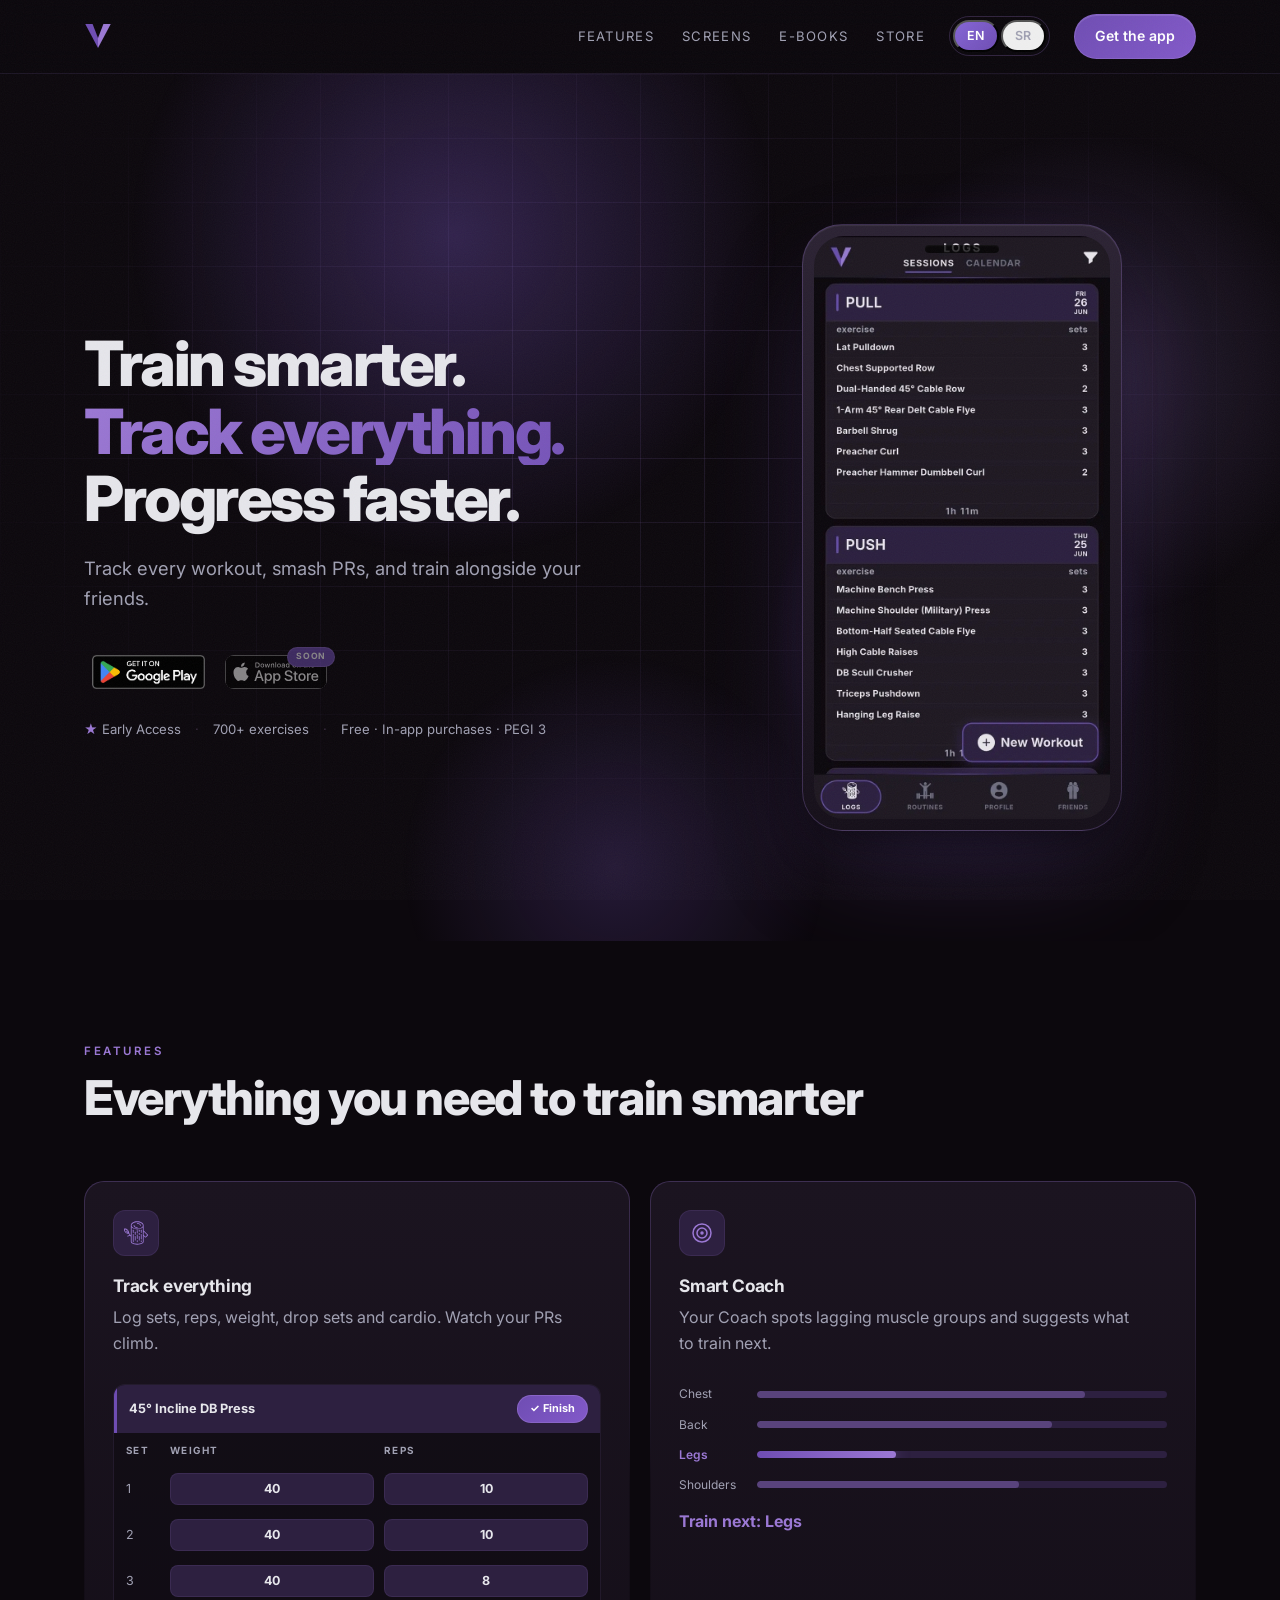
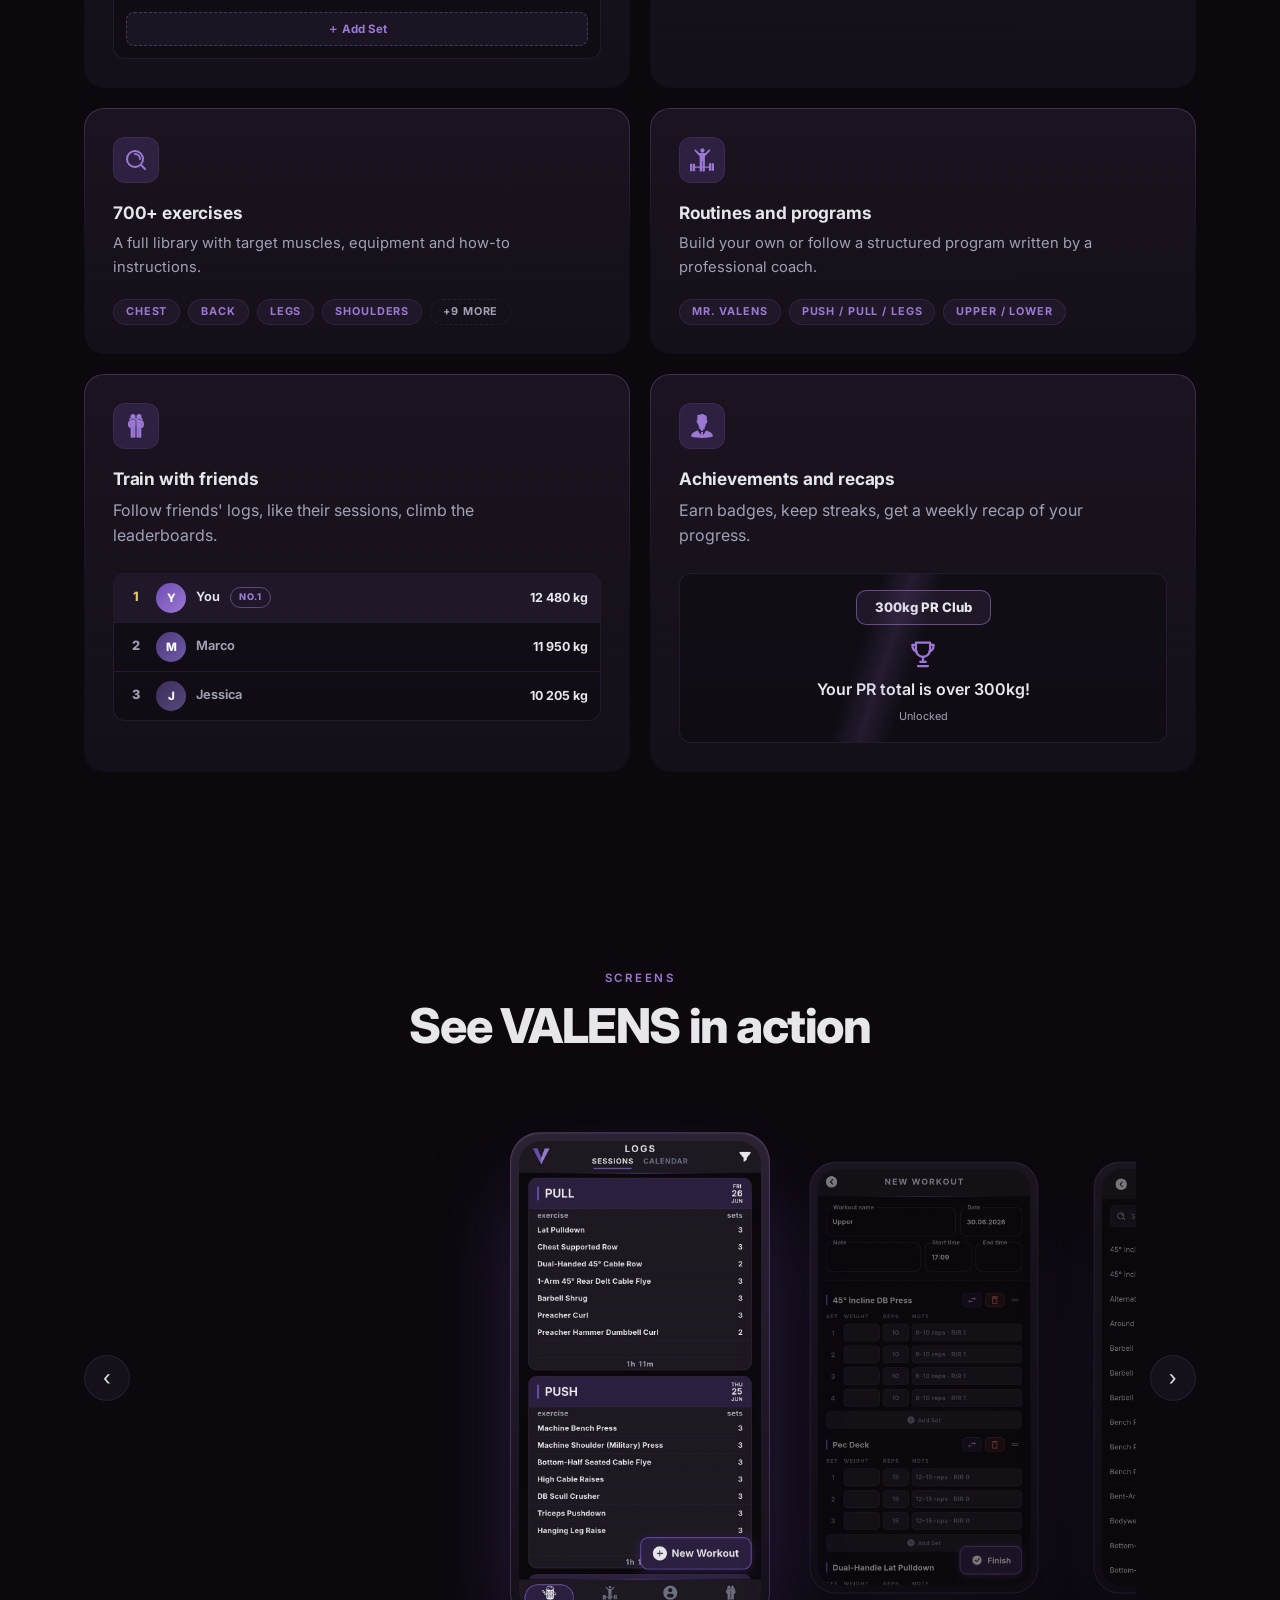
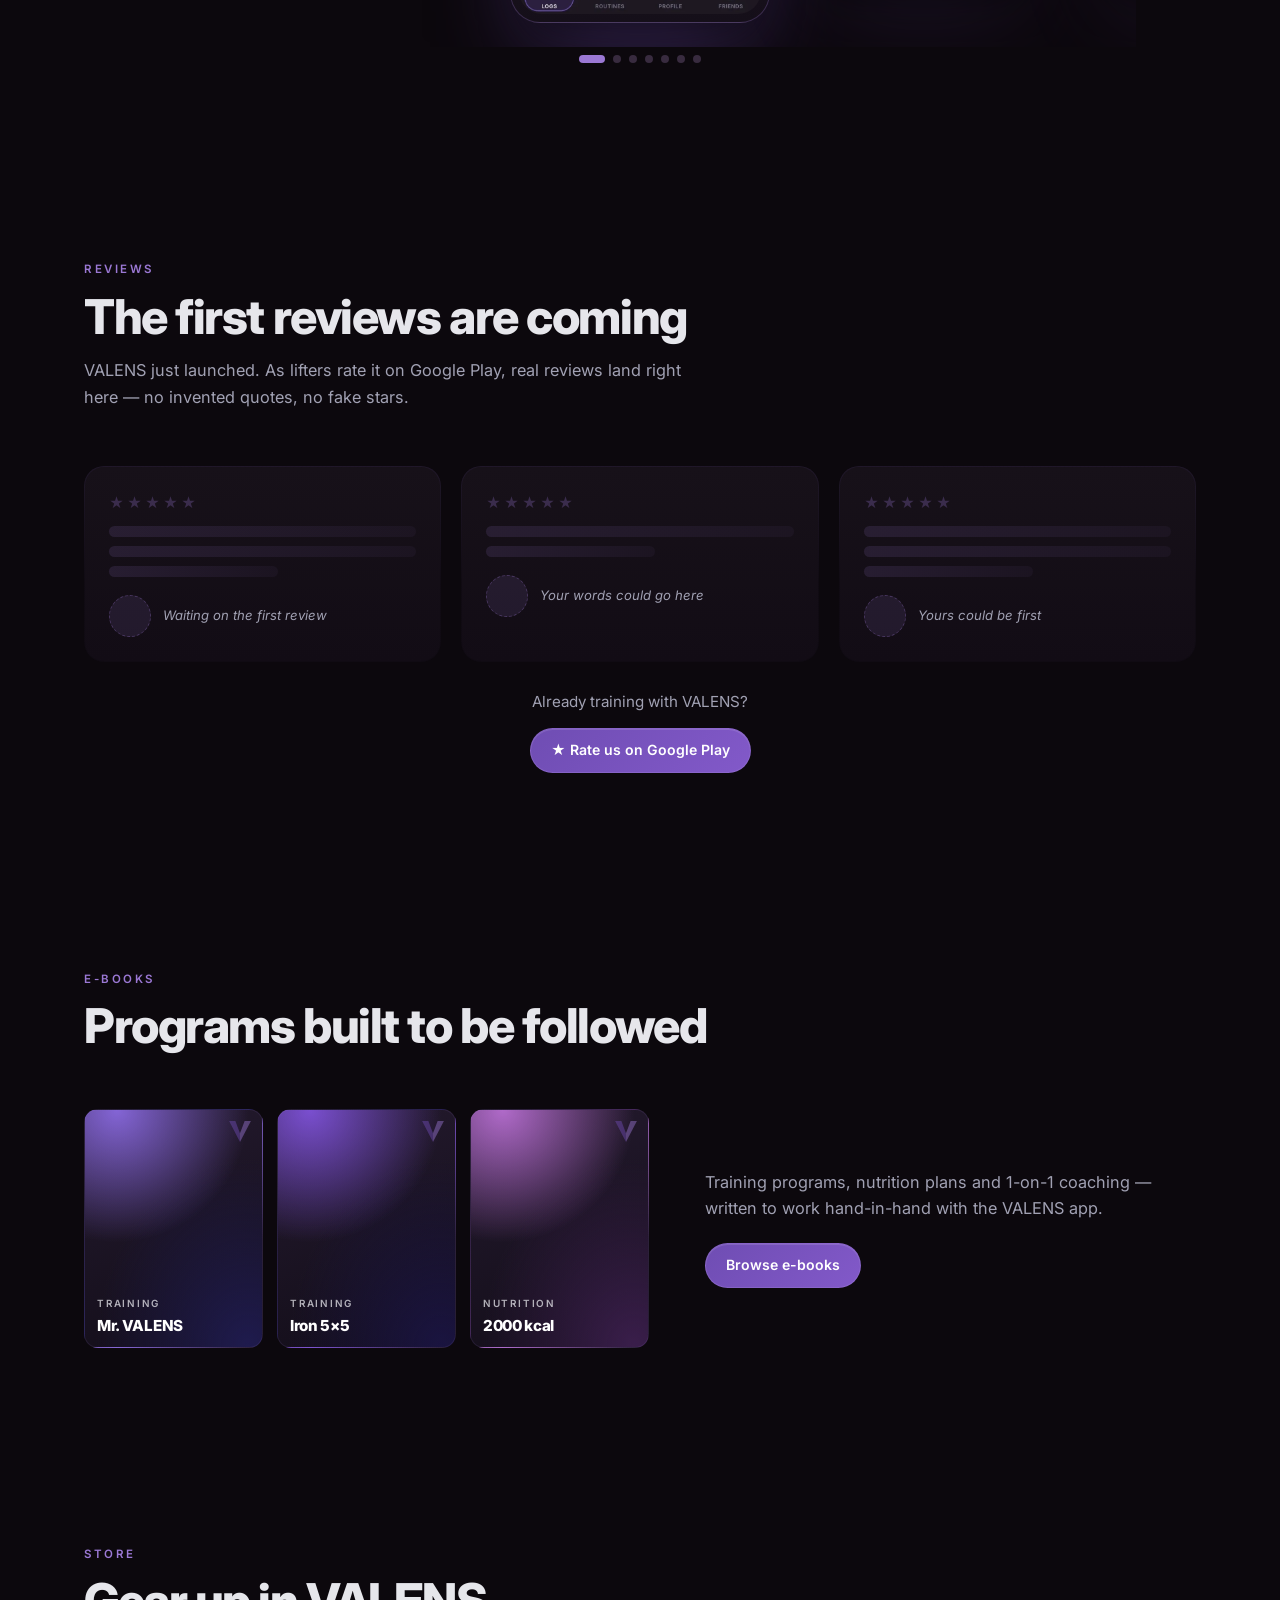
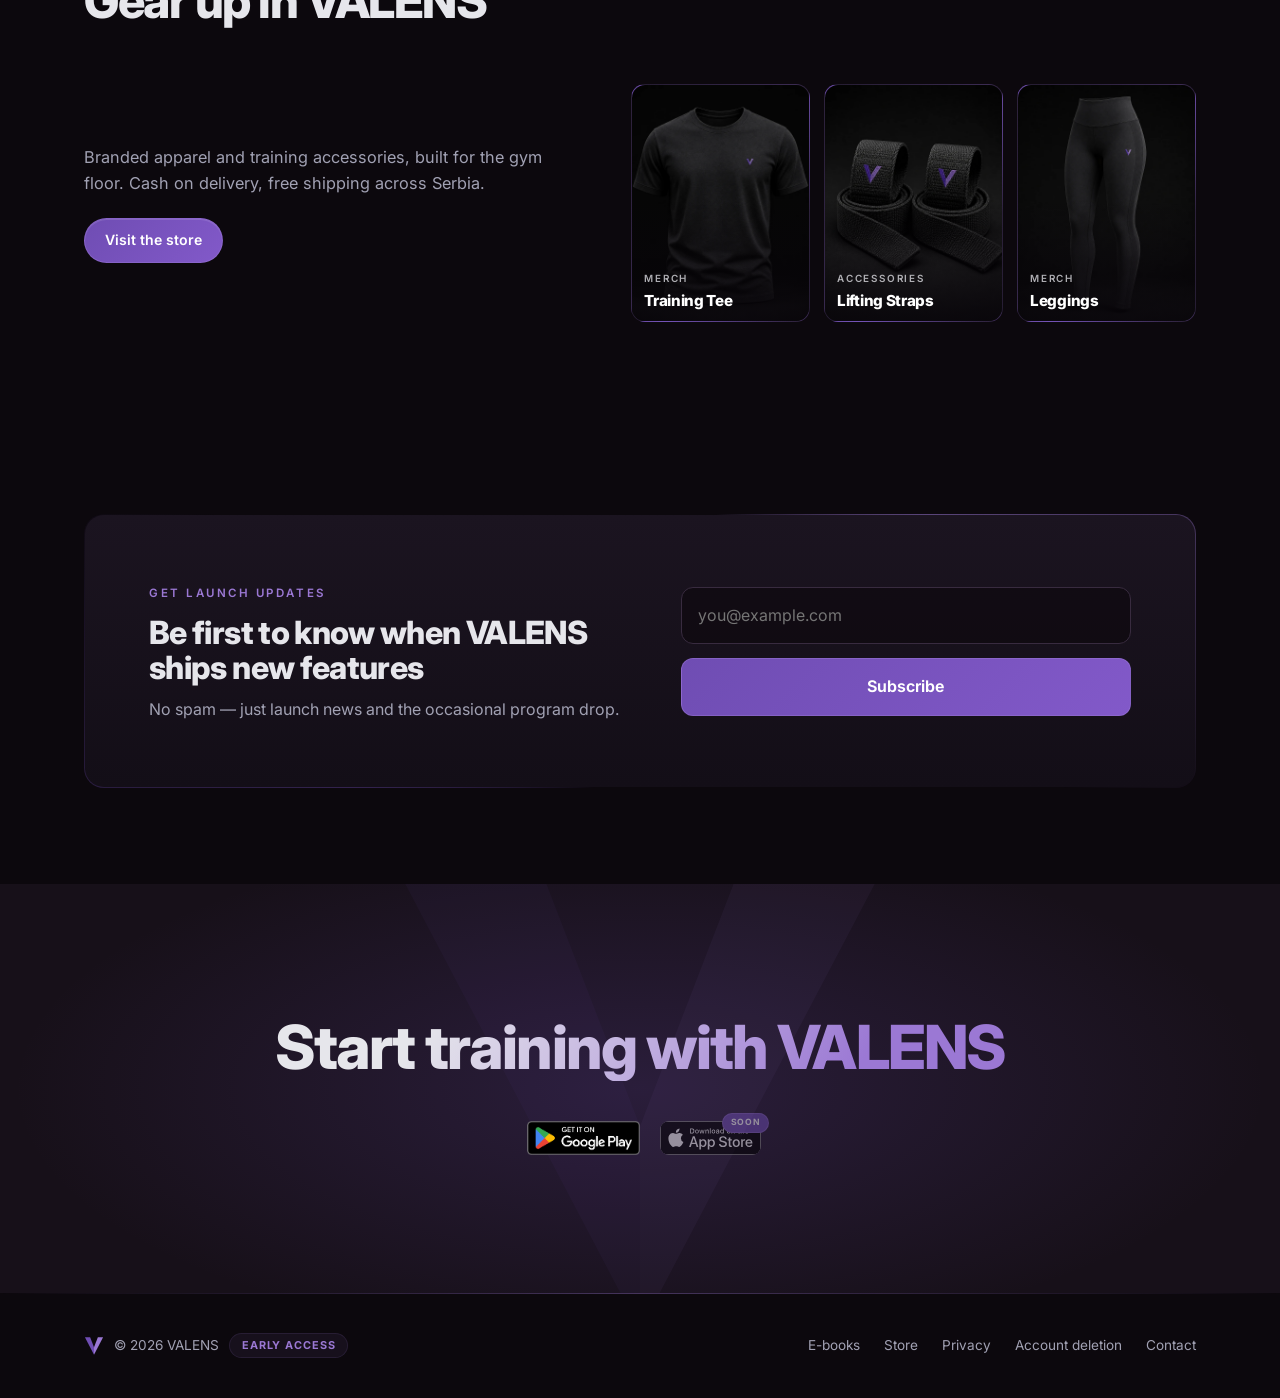
==== index.html @ 1a16c1e8 "i18n: engine + EN|SR switch in nav (dictionary empty)" ====
<!doctype html>
<html lang="en">
<head>
  <meta charset="utf-8">
  <meta name="viewport" content="width=device-width, initial-scale=1">
  <title>VALENS — Workout tracker</title>
  <meta name="description" content="Track every workout, smash PRs, and train alongside your friends.">

  <link rel="icon" type="image/svg+xml" href="assets/valens.svg">

  <meta property="og:title" content="VALENS — Workout tracker">
  <meta property="og:description" content="Track every workout, smash PRs, and train alongside your friends.">
  <meta property="og:image" content="https://valens.rs/assets/og-image.jpg">
  <meta property="og:url" content="https://valens.rs/">
  <meta property="og:type" content="website">
  <meta name="twitter:card" content="summary_large_image">
  <meta name="twitter:title" content="VALENS — Workout tracker">
  <meta name="twitter:description" content="Track every workout, smash PRs, and train alongside your friends.">
  <meta name="twitter:image" content="https://valens.rs/assets/og-image.jpg">

  <link rel="stylesheet" href="styles.css">
</head>
<body>
  <a class="visually-hidden" href="#main">Skip to content</a>

  <header class="nav" data-nav>
    <div class="container nav__inner">
      <a class="nav__brand" href="#top">
        <img src="assets/valens.svg" alt="VALENS" width="28" height="28">
      </a>
      <button class="nav__toggle" type="button" data-nav-toggle aria-expanded="false" aria-controls="nav-menu" aria-label="Menu">
        <span></span><span></span><span></span>
      </button>
      <div class="nav__menu" id="nav-menu" data-nav-menu>
        <nav class="nav__links" aria-label="Primary">
          <a href="#features">Features</a>
          <a href="#screens">Screens</a>
          <a href="ebooks.html">E-books</a>
          <a href="store.html">Store</a>
        </nav>
        <div class="lang-switch" role="group" aria-label="Language">
          <button type="button" data-lang-btn="en" class="is-active" aria-pressed="true">EN</button>
          <button type="button" data-lang-btn="sr" aria-pressed="false">SR</button>
        </div>
        <a class="nav__cta btn-pill" href="https://play.google.com/store/apps/details?id=rs.valens.app">Get the app</a>
      </div>
    </div>
  </header>

  <main id="main">
    <section class="hero" id="top">
      <div class="aurora" aria-hidden="true">
        <span class="aurora__blob aurora__blob--1"></span>
        <span class="aurora__blob aurora__blob--2"></span>
        <span class="aurora__blob aurora__blob--3"></span>
      </div>
      <div class="hero__gridlines" aria-hidden="true"></div>
      <div class="container hero__inner">
        <div class="hero__copy">
          <h1 class="hero__title">
            <span class="hero__line intro" style="--d:0.1s">Train smarter.</span>
            <span class="hero__line hero__line--grad intro" style="--d:0.2s">Track everything.</span>
            <span class="hero__line intro" style="--d:0.3s">Progress faster.</span>
          </h1>
          <p class="hero__subtitle intro" style="--d:0.42s">Track every workout, smash PRs, and train alongside your friends.</p>
          <div class="app-badges intro" style="--d:0.52s">
            <a href="https://play.google.com/store/apps/details?id=rs.valens.app">
              <img class="play-badge" src="assets/google-play-badge.png" alt="Get it on Google Play">
            </a>
            <span class="app-badge--soon" aria-label="Download on the App Store — coming soon">
              <img class="app-badge" src="assets/apple-app-store-badge.svg" alt="">
              <span class="app-badge__soon">Soon</span>
            </span>
          </div>
          <p class="hero__trust intro" style="--d:0.62s">
            <span><span class="star" aria-hidden="true">★</span> Early Access</span>
            <span class="sep" aria-hidden="true">·</span>
            <span>700+ exercises</span>
            <span class="sep" aria-hidden="true">·</span>
            <span>Free · In-app purchases · PEGI 3</span>
          </p>
        </div>
        <div class="hero__art intro" style="--d:0.5s">
          <div class="float">
            <div class="phone" data-tilt>
              <div class="phone__notch"></div>
              <img src="assets/Screenshot_20260630_170857.webp"
                   alt="VALENS Logs screen showing PULL and PUSH workout sessions with exercises and set counts"
                   loading="eager" fetchpriority="high" width="298" height="587">
            </div>
          </div>
        </div>
      </div>
    </section>
    <section id="features">
      <div class="container">
        <div class="section-head" data-reveal>
          <p class="eyebrow">Features</p>
          <h2 class="section-title">Everything you need to train smarter</h2>
        </div>
        <div class="features__grid" data-reveal-stagger>
          <article class="feature-card feature-card--lg" data-reveal>
            <div class="feature-card__icon-wrap"><img class="feature-card__icon" src="assets/logs_icon.svg" alt="" width="24" height="24"></div>
            <h3>Track everything</h3>
            <p>Log sets, reps, weight, drop sets and cardio. Watch your PRs climb.</p>
            <div class="mini-log" aria-hidden="true">
              <div class="mini-log__head"><span>45° Incline DB Press</span><span class="mini-log__finish">✓ Finish</span></div>
              <div class="mini-log__cols"><span>Set</span><span>Weight</span><span>Reps</span></div>
              <div class="mini-log__row"><span>1</span><b>40</b><b>10</b></div>
              <div class="mini-log__row"><span>2</span><b>40</b><b>10</b></div>
              <div class="mini-log__row"><span>3</span><b>40</b><b>8</b></div>
              <div class="mini-log__add">＋ Add Set</div>
            </div>
          </article>
          <article class="feature-card feature-card--lg" data-reveal>
            <div class="feature-card__icon-wrap">
              <svg class="feature-card__icon" viewBox="0 0 24 24" width="24" height="24" fill="none" stroke="currentColor" stroke-width="1.5" aria-hidden="true">
                <circle cx="12" cy="12" r="9"/><circle cx="12" cy="12" r="5"/><circle cx="12" cy="12" r="1" fill="currentColor"/>
              </svg>
            </div>
            <h3>Smart Coach</h3>
            <p>Your Coach spots lagging muscle groups and suggests what to train next.</p>
            <div class="mini-focus" aria-hidden="true">
              <div class="mini-focus__row"><span>Chest</span><i style="--v:80%; --bar-d:0.1s"></i></div>
              <div class="mini-focus__row"><span>Back</span><i style="--v:72%; --bar-d:0.25s"></i></div>
              <div class="mini-focus__row mini-focus__row--low"><span>Legs</span><i style="--v:34%; --bar-d:0.4s"></i></div>
              <div class="mini-focus__row"><span>Shoulders</span><i style="--v:64%; --bar-d:0.55s"></i></div>
              <p class="mini-focus__tag">Train next: Legs</p>
            </div>
          </article>
          <article class="feature-card feature-card--half" data-reveal>
            <div class="feature-card__icon-wrap"><img class="feature-card__icon" src="assets/search.svg" alt="" width="24" height="24"></div>
            <h3>700+ exercises</h3>
            <p>A full library with target muscles, equipment and how-to instructions.</p>
            <div class="mini-chips" aria-hidden="true">
              <span class="chip">Chest</span><span class="chip">Back</span><span class="chip">Legs</span><span class="chip">Shoulders</span><span class="chip chip--ghost">+9 more</span>
            </div>
          </article>
          <article class="feature-card feature-card--half" data-reveal>
            <div class="feature-card__icon-wrap"><img class="feature-card__icon" src="assets/routines_icon.svg" alt="" width="24" height="24"></div>
            <h3>Routines and programs</h3>
            <p>Build your own or follow a structured program written by a professional coach.</p>
            <div class="mini-chips" aria-hidden="true">
              <span class="chip">Mr. VALENS</span><span class="chip">Push / Pull / Legs</span><span class="chip">Upper / Lower</span>
            </div>
          </article>
          <article class="feature-card feature-card--lg" data-reveal>
            <div class="feature-card__icon-wrap"><img class="feature-card__icon" src="assets/friends_icon.svg" alt="" width="24" height="24"></div>
            <h3>Train with friends</h3>
            <p>Follow friends' logs, like their sessions, climb the leaderboards.</p>
            <div class="mini-board" aria-hidden="true">
              <div class="mini-board__row mini-board__row--top">
                <span class="mini-board__rank">1</span><span class="mini-board__ava">Y</span>
                <span class="mini-board__name">You</span><span class="mini-board__chip">NO.1</span><b>12 480 kg</b>
              </div>
              <div class="mini-board__row">
                <span class="mini-board__rank">2</span><span class="mini-board__ava mini-board__ava--b">M</span>
                <span class="mini-board__name">Marco</span><b>11 950 kg</b>
              </div>
              <div class="mini-board__row">
                <span class="mini-board__rank">3</span><span class="mini-board__ava mini-board__ava--c">J</span>
                <span class="mini-board__name">Jessica</span><b>10 205 kg</b>
              </div>
            </div>
          </article>
          <article class="feature-card feature-card--lg" data-reveal>
            <div class="feature-card__icon-wrap"><img class="feature-card__icon" src="assets/badge.svg" alt="" width="24" height="24"></div>
            <h3>Achievements and recaps</h3>
            <p>Earn badges, keep streaks, get a weekly recap of your progress.</p>
            <div class="mini-badge" aria-hidden="true">
              <div class="mini-badge__title">300kg PR Club</div>
              <svg class="mini-badge__icon" viewBox="0 0 24 24" width="34" height="34" fill="none" stroke="currentColor" stroke-width="1.6" stroke-linecap="round" stroke-linejoin="round">
                <path d="M7 4h10v5a5 5 0 0 1-10 0V4Z"/><path d="M7 5.5H4.5a0 0 0 0 0 0 0c0 2.6 1.1 4.2 2.9 4.7M17 5.5h2.5c0 2.6-1.1 4.2-2.9 4.7"/>
                <path d="M12 14v3M8.5 20.5h7M10 17.5h4"/>
              </svg>
              <p class="mini-badge__text">Your PR total is over 300kg!</p>
              <span class="mini-badge__tag">Unlocked</span>
            </div>
          </article>
        </div>
      </div>
    </section>
    <section id="screens">
      <div class="container">
        <div class="section-head" data-reveal>
          <p class="eyebrow">Screens</p>
          <h2 class="section-title">See VALENS in action</h2>
        </div>
        <div class="showcase" data-reveal>
          <button class="showcase__btn showcase__btn--prev" type="button" data-showcase-prev aria-label="Previous screenshot">‹</button>
          <div class="showcase__viewport">
            <div class="showcase__track" data-showcase-track>
              <div class="showcase__slide"><div class="phone phone--sm"><img loading="lazy" src="assets/Screenshot_20260630_170857.webp" alt="VALENS Logs screen showing PULL and PUSH workout sessions with exercises and set counts"></div></div>
              <div class="showcase__slide"><div class="phone phone--sm"><img loading="lazy" src="assets/Screenshot_20260630_170914.webp" alt="New Workout screen logging sets, reps and weight for an incline dumbbell press"></div></div>
              <div class="showcase__slide"><div class="phone phone--sm"><img loading="lazy" src="assets/Screenshot_20260630_171023.webp" alt="Chest exercise library list with search"></div></div>
              <div class="showcase__slide"><div class="phone phone--sm"><img loading="lazy" src="assets/Screenshot_20260630_171018.webp" alt="Exercise detail screen for Barbell Incline Bench Press showing target muscles"></div></div>
              <div class="showcase__slide"><div class="phone phone--sm"><img loading="lazy" src="assets/Screenshot_20260630_182238.webp" alt="Routines Discover screen featuring the Mr. VALENS premium program"></div></div>
              <div class="showcase__slide"><div class="phone phone--sm"><img loading="lazy" src="assets/Screenshot_20260630_170929.webp" alt="Profile screen with weekly streak, muscle map, PRs and achievements"></div></div>
              <div class="showcase__slide"><div class="phone phone--sm"><img loading="lazy" src="assets/app_screenshot.webp" alt="Global leaderboard ranking lifters by total weight lifted"></div></div>
            </div>
          </div>
          <button class="showcase__btn showcase__btn--next" type="button" data-showcase-next aria-label="Next screenshot">›</button>
        </div>
        <div class="showcase__dots" data-showcase-dots></div>
      </div>
    </section>
    <section id="reviews">
      <div class="container">
        <div class="section-head" data-reveal>
          <p class="eyebrow">Reviews</p>
          <h2 class="section-title">The first reviews are coming</h2>
          <p class="section-sub">VALENS just launched. As lifters rate it on Google Play, real reviews land right here — no invented quotes, no fake stars.</p>
        </div>
        <div class="reviews__grid" data-reveal-stagger>
          <article class="review review--ghost" data-reveal aria-hidden="true">
            <div class="review__stars review__stars--empty">★★★★★</div>
            <p class="review__quote"><span class="review__line"></span><span class="review__line"></span><span class="review__line review__line--short"></span></p>
            <div class="review__who"><span class="review__avatar review__avatar--empty"></span><span class="review__pending">Waiting on the first review</span></div>
          </article>
          <article class="review review--ghost" data-reveal aria-hidden="true">
            <div class="review__stars review__stars--empty">★★★★★</div>
            <p class="review__quote"><span class="review__line"></span><span class="review__line review__line--short"></span></p>
            <div class="review__who"><span class="review__avatar review__avatar--empty"></span><span class="review__pending">Your words could go here</span></div>
          </article>
          <article class="review review--ghost" data-reveal aria-hidden="true">
            <div class="review__stars review__stars--empty">★★★★★</div>
            <p class="review__quote"><span class="review__line"></span><span class="review__line"></span><span class="review__line review__line--short"></span></p>
            <div class="review__who"><span class="review__avatar review__avatar--empty"></span><span class="review__pending">Yours could be first</span></div>
          </article>
        </div>
        <div class="reviews__cta" data-reveal>
          <p class="reviews__cta-text">Already training with VALENS?</p>
          <a class="btn-pill" href="https://play.google.com/store/apps/details?id=rs.valens.app" target="_blank" rel="noopener">★ Rate us on Google Play</a>
        </div>
      </div>
    </section>
    <section id="ebooks-teaser">
      <div class="container">
        <div class="section-head" data-reveal>
          <p class="eyebrow">E-books</p>
          <h2 class="section-title">Programs built to be followed</h2>
        </div>
        <div class="teaser" data-reveal>
          <div class="teaser__tiles" aria-hidden="true">
            <span class="book__cover" style="--a1:#8465D6; --a2:#1F1B4E"><img class="book__mark" src="assets/valens.svg" alt=""><span class="book__cover-cat">Training</span><span class="book__cover-title">Mr. VALENS</span></span>
            <span class="book__cover" style="--a1:#7A4FD0; --a2:#1A1440"><img class="book__mark" src="assets/valens.svg" alt=""><span class="book__cover-cat">Training</span><span class="book__cover-title">Iron 5×5</span></span>
            <span class="book__cover" style="--a1:#B06AC9; --a2:#3A1E4B"><img class="book__mark" src="assets/valens.svg" alt=""><span class="book__cover-cat">Nutrition</span><span class="book__cover-title">2000 kcal</span></span>
          </div>
          <div class="teaser__cta">
            <p class="teaser__text">Training programs, nutrition plans and 1-on-1 coaching — written to work hand-in-hand with the VALENS app.</p>
            <a class="btn-pill" href="ebooks.html">Browse e-books</a>
          </div>
        </div>
      </div>
    </section>
    <section id="store-teaser">
      <div class="container">
        <div class="section-head" data-reveal>
          <p class="eyebrow">Store</p>
          <h2 class="section-title">Gear up in VALENS</h2>
        </div>
        <div class="teaser teaser--reverse" data-reveal>
          <div class="teaser__tiles" aria-hidden="true">
            <span class="book__cover book__cover--photo"><img class="book__cover-img" src="assets/merch/tee.webp" alt="" loading="lazy" width="400" height="533"><span class="book__cover-cat">Merch</span><span class="book__cover-title">Training Tee</span></span>
            <span class="book__cover book__cover--photo"><img class="book__cover-img" src="assets/merch/straps.webp" alt="" loading="lazy" width="400" height="533"><span class="book__cover-cat">Accessories</span><span class="book__cover-title">Lifting Straps</span></span>
            <span class="book__cover book__cover--photo"><img class="book__cover-img" src="assets/merch/leggings.webp" alt="" loading="lazy" width="400" height="533"><span class="book__cover-cat">Merch</span><span class="book__cover-title">Leggings</span></span>
          </div>
          <div class="teaser__cta">
            <p class="teaser__text">Branded apparel and training accessories, built for the gym floor. Cash on delivery, free shipping across Serbia.</p>
            <a class="btn-pill" href="store.html">Visit the store</a>
          </div>
        </div>
      </div>
    </section>
    <section id="capture">
      <div class="container">
        <div class="capture" data-reveal>
          <div class="capture__inner">
            <div>
              <p class="eyebrow">Get launch updates</p>
              <h2>Be first to know when VALENS ships new features</h2>
              <p class="capture__sub">No spam — just launch news and the occasional program drop.</p>
            </div>
            <form class="capture__form" data-capture-form novalidate>
              <label class="visually-hidden" for="capture-email">Email address</label>
              <input id="capture-email" type="email" name="email" placeholder="you@example.com" required data-capture-email>
              <div class="visually-hidden" aria-hidden="true">
                <label for="capture-website">Website</label>
                <input id="capture-website" type="text" name="website" tabindex="-1" autocomplete="off" data-capture-honeypot>
              </div>
              <button type="submit" data-capture-submit>Subscribe</button>
              <noscript><p class="capture__status">Enable JavaScript to subscribe, or email us at valens.gym.app@gmail.com.</p></noscript>
              <p class="capture__status" data-capture-status role="status" aria-live="polite"></p>
            </form>
          </div>
        </div>
      </div>
    </section>
    <section class="cta-band">
      <img class="cta-band__mark" src="assets/valens.svg" alt="" aria-hidden="true">
      <div class="container cta-band__inner" data-reveal>
        <h2 class="grad-text">Start training with VALENS</h2>
        <div class="app-badges">
          <a href="https://play.google.com/store/apps/details?id=rs.valens.app">
            <img class="play-badge" src="assets/google-play-badge.png" alt="Get it on Google Play">
          </a>
          <span class="app-badge--soon" aria-label="Download on the App Store — coming soon">
            <img class="app-badge" src="assets/apple-app-store-badge.svg" alt="">
            <span class="app-badge__soon">Soon</span>
          </span>
        </div>
      </div>
    </section>
  </main>

  <footer class="footer">
    <div class="container footer__inner">
      <div class="footer__brand">
        <img src="assets/valens.svg" alt="" width="20" height="20">
        <span>© 2026 VALENS</span>
        <span class="chip">Early Access</span>
      </div>
      <ul class="footer__links">
        <li><a href="ebooks.html">E-books</a></li>
        <li><a href="store.html">Store</a></li>
        <li><a href="https://tomicadev.github.io/valens-legal/privacy-policy.html">Privacy</a></li>
        <li><a href="https://tomicadev.github.io/valens-legal/account-deletion.html">Account deletion</a></li>
        <li><a href="mailto:valens.gym.app@gmail.com">Contact</a></li>
      </ul>
    </div>
  </footer>

  <script src="config.js"></script>
  <script src="i18n.js"></script>
  <script src="main.js"></script>
</body>
</html>
---- styles.css ----
/* ============ Reset ============ */
*, *::before, *::after { box-sizing: border-box; }
html { scroll-behavior: smooth; }
html, body { margin: 0; padding: 0; }
img { max-width: 100%; display: block; }
button, input { font: inherit; color: inherit; }
a { color: inherit; text-decoration: none; }
ul { list-style: none; margin: 0; padding: 0; }

/* ============ Tokens ============ */
:root {
  --bg: #0C080D;
  --surface: #1F1823;
  --surface-2: #171019;
  --elevated: #2D2040;
  --border: #382B3F;
  --border-subtle: rgba(155, 120, 212, 0.12);
  --purple: #6F4DB3;
  --light-purple: #9B78D4;
  --ink: #E6E6EB;
  --muted: #A1A1B3;
  --premium-red: #E53935;

  --max-width: 1160px;
  --radius: 20px;
  --ease: cubic-bezier(0.22, 1, 0.36, 1);
}

/* ============ Self-hosted Inter (variable font) ============ */
@font-face {
  font-family: 'Inter';
  src: url('assets/fonts/Inter-VariableFont_opsz,wght.ttf') format('truetype');
  font-weight: 100 900;
  font-style: normal;
  font-display: swap;
}
@font-face {
  font-family: 'Inter';
  src: url('assets/fonts/Inter-Italic-VariableFont_opsz,wght.ttf') format('truetype');
  font-weight: 100 900;
  font-style: italic;
  font-display: swap;
}

/* ============ Base ============ */
body {
  background: var(--bg);
  color: var(--ink);
  font-family: 'Inter', system-ui, sans-serif;
  font-weight: 400;
  line-height: 1.6;
  -webkit-font-smoothing: antialiased;
  overflow-x: hidden;
}

/* Film-grain noise overlay (data-URI, no asset) */
body::after {
  content: '';
  position: fixed;
  inset: 0;
  z-index: 2147483647;
  pointer-events: none;
  opacity: 0.04;
  background-image: url("data:image/svg+xml,%3Csvg xmlns='http://www.w3.org/2000/svg' width='140' height='140'%3E%3Cfilter id='n'%3E%3CfeTurbulence type='fractalNoise' baseFrequency='0.9' numOctaves='2' stitchTiles='stitch'/%3E%3C/filter%3E%3Crect width='140' height='140' filter='url(%23n)'/%3E%3C/svg%3E");
}

h1, h2, h3 { font-weight: 800; line-height: 1.1; letter-spacing: -0.03em; margin: 0; }
p { margin: 0; color: var(--muted); }

.container {
  width: 100%;
  max-width: var(--max-width);
  margin-inline: auto;
  padding-inline: 24px;
}

section { padding-block: 96px; position: relative; }

:focus-visible { outline: 2px solid var(--light-purple); outline-offset: 3px; }

/* ============ Utilities ============ */
.eyebrow {
  display: inline-block;
  text-transform: uppercase;
  letter-spacing: 0.22em;
  font-size: 0.72rem;
  font-weight: 600;
  color: var(--light-purple);
}

.grad-text {
  background: linear-gradient(120deg, var(--ink) 20%, var(--light-purple) 80%);
  -webkit-background-clip: text;
  background-clip: text;
  color: transparent;
}

.section-head { margin-bottom: 56px; }
.section-title { font-size: clamp(1.9rem, 4.5vw, 3rem); margin-top: 10px; }
.section-sub { margin-top: 14px; max-width: 620px; color: var(--muted); font-size: 1.02rem; line-height: 1.6; }

.chip {
  display: inline-flex;
  align-items: center;
  gap: 4px;
  padding: 3px 12px;
  border-radius: 999px;
  font-size: 0.68rem;
  font-weight: 700;
  text-transform: uppercase;
  letter-spacing: 0.08em;
  border: 1px solid var(--border-subtle);
  color: var(--light-purple);
  background: rgba(155, 120, 212, 0.08);
}
.chip--premium {
  background: rgba(229, 57, 53, 0.12);
  color: var(--premium-red);
  border-color: rgba(229, 57, 53, 0.4);
}

.btn-pill {
  display: inline-flex;
  align-items: center;
  gap: 8px;
  padding: 10px 20px;
  border-radius: 999px;
  background: linear-gradient(135deg, var(--purple), #8259C9);
  color: #fff;
  font-weight: 600;
  font-size: 0.88rem;
  border: 1px solid rgba(155, 120, 212, 0.45);
  box-shadow: inset 0 1px 0 rgba(255, 255, 255, 0.12);
  transition: transform 0.3s var(--ease), box-shadow 0.3s var(--ease);
}
.btn-pill:hover {
  transform: translateY(-1px);
  box-shadow: inset 0 1px 0 rgba(255, 255, 255, 0.12), 0 6px 28px rgba(111, 77, 179, 0.55);
}

.play-badge { height: 56px; width: auto; transition: transform 0.3s var(--ease), filter 0.3s ease; }
a:hover > .play-badge {
  transform: translateY(-2px) scale(1.02);
  filter: drop-shadow(0 8px 24px rgba(111, 77, 179, 0.45));
}

/* ============ Phone frame component ============ */
.phone {
  position: relative;
  width: min(320px, 78vw);
  border-radius: 40px;
  padding: 11px;
  background: linear-gradient(180deg, #2B2233 0%, #150F19 100%);
  border: 1px solid rgba(155, 120, 212, 0.28);
  box-shadow:
    inset 0 1px 1px rgba(255, 255, 255, 0.08),
    0 20px 45px -18px rgba(0, 0, 0, 0.75),
    0 45px 110px -25px rgba(111, 77, 179, 0.35);
}
.phone img { border-radius: 30px; width: 100%; height: auto; }
.phone__notch {
  position: absolute;
  top: 20px;
  left: 50%;
  transform: translateX(-50%);
  width: 74px;
  height: 8px;
  border-radius: 999px;
  background: rgba(0, 0, 0, 0.75);
  box-shadow: inset 0 1px 2px rgba(255, 255, 255, 0.06);
  z-index: 2;
}
.phone--sm { width: 100%; border-radius: 30px; padding: 8px; }
.phone--sm img { border-radius: 23px; }

.float { animation: floatY 6s ease-in-out infinite; }

/* ============ Motion primitives ============ */
[data-reveal] {
  opacity: 0;
  transform: translateY(28px);
  transition: opacity 0.7s var(--ease), transform 0.7s var(--ease);
}
[data-reveal].is-visible { opacity: 1; transform: none; }

.intro { opacity: 0; animation: introUp 0.8s var(--ease) var(--d, 0s) both; }

@keyframes introUp {
  from { opacity: 0; transform: translateY(22px); }
  to { opacity: 1; transform: none; }
}
@keyframes floatY {
  0%, 100% { transform: translateY(0); }
  50% { transform: translateY(-12px); }
}
@keyframes spin { to { transform: rotate(1turn); } }

/* ============ Visually-hidden (honeypot / skip link) ============ */
.visually-hidden {
  position: absolute !important;
  width: 1px; height: 1px;
  padding: 0; margin: -1px;
  overflow: hidden;
  clip: rect(0, 0, 0, 0);
  white-space: nowrap;
  border: 0;
}
/* Skip link becomes visible when keyboard-focused (labels aren't focusable,
   the honeypot input has tabindex="-1", so only the skip link can match) */
a.visually-hidden:focus {
  position: fixed !important;
  top: 12px; left: 12px;
  width: auto; height: auto;
  padding: 10px 16px; margin: 0;
  clip: auto;
  white-space: normal;
  background: var(--elevated);
  color: var(--ink);
  border: 1px solid var(--border-subtle);
  border-radius: 10px;
  z-index: 100;
}

/* ============ Reduced motion ============ */
@media (prefers-reduced-motion: reduce) {
  html { scroll-behavior: auto; }
  *, *::before, *::after {
    animation-duration: 0.01ms !important;
    animation-iteration-count: 1 !important;
    transition-duration: 0.01ms !important;
    animation-delay: 0s !important;
    transition-delay: 0s !important;
  }
  .intro, [data-reveal] { opacity: 1 !important; transform: none !important; }
}

/* ============ Hero ============ */
.hero { padding-top: 150px; padding-bottom: 110px; overflow: hidden; }

.aurora { position: absolute; inset: 0; pointer-events: none; }
.aurora__blob { position: absolute; border-radius: 50%; will-change: transform; }
.aurora__blob--1 {
  width: 55vw; height: 55vw; min-width: 480px; min-height: 480px;
  max-width: 980px; max-height: 980px;
  top: -22%; left: 8%;
  background: radial-gradient(circle, rgba(111, 77, 179, 0.38), transparent 65%);
  animation: drift1 26s ease-in-out infinite alternate;
}
.aurora__blob--2 {
  width: 42vw; height: 42vw; min-width: 380px; min-height: 380px;
  max-width: 820px; max-height: 820px;
  top: 4%; right: -6%;
  background: radial-gradient(circle, rgba(155, 120, 212, 0.22), transparent 65%);
  animation: drift2 32s ease-in-out infinite alternate;
}
.aurora__blob--3 {
  width: 36vw; height: 36vw; min-width: 320px; min-height: 320px;
  max-width: 720px; max-height: 720px;
  bottom: -18%; left: 30%;
  background: radial-gradient(circle, rgba(111, 77, 179, 0.25), transparent 65%);
  animation: drift3 38s ease-in-out infinite alternate;
}
@keyframes drift1 { to { transform: translate(6%, 8%) scale(1.12); } }
@keyframes drift2 { to { transform: translate(-8%, 5%) scale(1.18); } }
@keyframes drift3 { to { transform: translate(5%, -7%) scale(1.08); } }

.hero__gridlines {
  position: absolute; inset: 0; pointer-events: none;
  background-image:
    linear-gradient(var(--border-subtle) 1px, transparent 1px),
    linear-gradient(90deg, var(--border-subtle) 1px, transparent 1px);
  background-size: 64px 64px;
  -webkit-mask-image: radial-gradient(58% 55% at 50% 38%, black 20%, transparent 100%);
  mask-image: radial-gradient(58% 55% at 50% 38%, black 20%, transparent 100%);
}

.hero__inner {
  display: flex;
  flex-direction: column;
  align-items: center;
  gap: 56px;
  text-align: center;
  position: relative;
}
.hero__wordmark {
  width: min(340px, 80vw);
  margin-bottom: 20px;
  margin-inline: auto;
  filter: drop-shadow(0 6px 24px rgba(111, 77, 179, 0.35));
}
.hero__title {
  font-size: clamp(2rem, 6.4vw, 3.9rem);
  font-weight: 830;
  letter-spacing: -0.04em;
  line-height: 1.08;
  margin-block: 16px 0;
}
.hero__word { display: inline-block; }
.hero__word--grad {
  background: linear-gradient(120deg, var(--light-purple), var(--purple));
  -webkit-background-clip: text;
  background-clip: text;
  color: transparent;
}
.hero__subtitle {
  font-size: 1.15rem;
  max-width: 500px;
  margin-inline: auto;
  margin-block: 22px 34px;
}
.hero__copy > a { display: inline-block; }
.hero .play-badge { margin-inline: auto; }
.hero__trust {
  display: flex;
  flex-wrap: wrap;
  justify-content: center;
  align-items: center;
  gap: 10px 14px;
  margin-top: 22px;
  font-size: 0.82rem;
  color: var(--muted);
}
.hero__trust .star { color: var(--light-purple); }
.hero__trust .sep { color: var(--border); }

.hero__art { position: relative; }
.hero__art::after {
  content: '';
  position: absolute;
  inset: 10% -10% -6% -10%;
  background: radial-gradient(50% 45% at 50% 60%, rgba(111, 77, 179, 0.35), transparent 70%);
  z-index: -1;
}

@media (min-width: 960px) {
  .hero__inner { flex-direction: row; text-align: left; gap: 72px; }
  .hero__copy { flex: 1.1; }
  .hero__wordmark, .hero__subtitle, .hero .play-badge { margin-inline: 0; }
  .hero__trust { justify-content: flex-start; }
  .hero__art { flex: 0.9; display: flex; justify-content: center; }
}

/* ============ Features (bento) ============ */
.features__grid { display: grid; grid-template-columns: 1fr; gap: 20px; }

.feature-card {
  position: relative;
  overflow: hidden;
  border: 1px solid transparent;
  border-radius: var(--radius);
  background:
    linear-gradient(180deg, #1B1420, #150F19) padding-box,
    linear-gradient(180deg, rgba(155, 120, 212, 0.35), rgba(155, 120, 212, 0.05) 60%) border-box;
  padding: 28px;
  transition: opacity 0.7s var(--ease), transform 0.45s var(--ease), box-shadow 0.45s var(--ease);
}
.feature-card:hover {
  transform: translateY(-5px);
  box-shadow: 0 18px 50px -20px rgba(111, 77, 179, 0.45);
}
.feature-card::after {
  content: '';
  position: absolute;
  inset: 0;
  border-radius: inherit;
  background: radial-gradient(260px circle at var(--mx, 50%) var(--my, 50%), rgba(155, 120, 212, 0.10), transparent 65%);
  opacity: 0;
  transition: opacity 0.35s ease;
  pointer-events: none;
}
.feature-card:hover::after { opacity: 1; }

.feature-card__icon-wrap {
  width: 46px;
  height: 46px;
  border-radius: 12px;
  display: grid;
  place-items: center;
  background: var(--elevated);
  border: 1px solid var(--border-subtle);
  margin-bottom: 20px;
  transition: box-shadow 0.35s ease;
}
.feature-card:hover .feature-card__icon-wrap { box-shadow: 0 0 24px rgba(155, 120, 212, 0.35); }
.feature-card__icon { width: 24px; height: 24px; color: var(--light-purple); }

.feature-card h3 {
  font-size: 1.08rem;
  font-weight: 700;
  letter-spacing: -0.01em;
  margin-bottom: 10px;
  display: flex;
  align-items: center;
  gap: 8px;
  flex-wrap: wrap;
}
.feature-card p { font-size: 0.92rem; max-width: 46ch; }
.feature-card--lg p { font-size: 1rem; }

/* Track everything — workout-log sketch (rows pop in when the card reveals) */
.mini-log {
  margin-top: 28px;
  border: 1px solid var(--border-subtle);
  border-radius: 12px;
  overflow: hidden;
  background: rgba(12, 8, 13, 0.4);
}
.mini-log__head {
  display: flex;
  justify-content: space-between;
  align-items: center;
  padding: 10px 12px;
  background: var(--elevated);
  border-left: 3px solid var(--purple);
  font-size: 0.8rem;
  font-weight: 700;
  color: var(--ink);
}
.mini-log__finish {
  font-size: 0.68rem;
  font-weight: 700;
  color: #fff;
  padding: 4px 12px;
  border-radius: 999px;
  background: linear-gradient(135deg, var(--purple), #8259C9);
  border: 1px solid rgba(155, 120, 212, 0.5);
  animation: finishGlow 2.6s ease-in-out infinite;
}
@keyframes finishGlow {
  50% { box-shadow: 0 0 16px rgba(155, 120, 212, 0.65); }
}
.mini-log__cols,
.mini-log__row {
  display: grid;
  grid-template-columns: 34px 1fr 1fr;
  gap: 10px;
  align-items: center;
  padding: 7px 12px;
}
.mini-log__cols {
  padding-top: 10px;
  font-size: 0.62rem;
  font-weight: 700;
  letter-spacing: 0.14em;
  text-transform: uppercase;
  color: var(--muted);
}
.mini-log__row { font-size: 0.78rem; color: var(--muted); }
.mini-log__row b {
  color: var(--ink);
  font-weight: 700;
  text-align: center;
  padding: 5px 0;
  border-radius: 8px;
  background: var(--elevated);
  border: 1px solid var(--border-subtle);
}
.mini-log__add {
  margin: 8px 12px 12px;
  padding: 7px 0;
  text-align: center;
  font-size: 0.72rem;
  font-weight: 700;
  color: var(--light-purple);
  border-radius: 8px;
  background: rgba(155, 120, 212, 0.08);
  border: 1px dashed rgba(155, 120, 212, 0.35);
}
/* staggered pop-in once the card's reveal fires */
.mini-log__row, .mini-log__add { opacity: 0; transform: translateY(8px); transition: opacity 0.5s var(--ease), transform 0.5s var(--ease); }
.feature-card.is-visible .mini-log__row, .feature-card.is-visible .mini-log__add { opacity: 1; transform: none; }
.feature-card.is-visible .mini-log__row:nth-child(3) { transition-delay: 0.35s; }
.feature-card.is-visible .mini-log__row:nth-child(4) { transition-delay: 0.55s; }
.feature-card.is-visible .mini-log__row:nth-child(5) { transition-delay: 0.75s; }
.feature-card.is-visible .mini-log__add { transition-delay: 0.95s; }

/* Smart Coach — muscle-focus mini */
.mini-focus { margin-top: 28px; display: grid; gap: 11px; }
.mini-focus__row {
  display: grid;
  grid-template-columns: 66px 1fr;
  align-items: center;
  gap: 12px;
  font-size: 0.75rem;
  color: var(--muted);
}
.mini-focus__row i {
  position: relative;
  display: block;
  height: 7px;
  border-radius: 999px;
  background: var(--elevated);
  overflow: hidden;
}
.mini-focus__row i::after {
  content: '';
  position: absolute;
  inset: 0;
  width: 0; /* grows to --v when the card reveals */
  border-radius: 999px;
  background: rgba(155, 120, 212, 0.4);
  transition: width 0.9s var(--ease) var(--bar-d, 0s);
}
.feature-card.is-visible .mini-focus__row i::after { width: var(--v, 50%); }
.mini-focus__row--low { color: var(--light-purple); font-weight: 600; }
.mini-focus__row--low i::after {
  background: linear-gradient(90deg, var(--purple), var(--light-purple));
  box-shadow: 0 0 14px rgba(155, 120, 212, 0.55);
  animation: focusPulse 2.4s ease-in-out infinite;
}
@keyframes focusPulse {
  50% { box-shadow: 0 0 22px rgba(155, 120, 212, 0.85); }
}
.mini-focus__tag {
  margin-top: 4px;
  font-size: 0.72rem;
  font-weight: 700;
  color: var(--light-purple);
}

/* Exercises / Routines — one row of chips fills the wider half cards */
.mini-chips { margin-top: 20px; display: flex; flex-wrap: wrap; gap: 8px; }
.chip--ghost { color: var(--muted); background: transparent; border-style: dashed; }

/* Train with friends — leaderboard sketch */
.mini-board {
  margin-top: 24px;
  border: 1px solid var(--border-subtle);
  border-radius: 12px;
  overflow: hidden;
  background: rgba(12, 8, 13, 0.4);
}
.mini-board__row {
  display: grid;
  grid-template-columns: 20px 30px 1fr auto;
  align-items: center;
  gap: 10px;
  padding: 9px 12px;
  font-size: 0.8rem;
  color: var(--muted);
}
.mini-board__row + .mini-board__row { border-top: 1px solid var(--border-subtle); }
.mini-board__row--top {
  grid-template-columns: 20px 30px auto 1fr auto;
  background: rgba(155, 120, 212, 0.1);
  color: var(--ink);
}
.mini-board__row--top .mini-board__rank { color: #E8C468; }
.mini-board__rank { font-weight: 800; text-align: center; }
.mini-board__ava {
  width: 30px;
  height: 30px;
  border-radius: 50%;
  display: grid;
  place-items: center;
  font-size: 0.72rem;
  font-weight: 800;
  color: #fff;
  background: linear-gradient(135deg, var(--purple), var(--light-purple));
}
.mini-board__ava--b { background: linear-gradient(135deg, #4B3A78, #6F5AA8); }
.mini-board__ava--c { background: linear-gradient(135deg, #3A2E58, #57487F); }
.mini-board__name { font-weight: 650; }
.mini-board__chip {
  justify-self: start;
  font-size: 0.58rem;
  font-weight: 800;
  letter-spacing: 0.08em;
  color: var(--light-purple);
  border: 1px solid rgba(155, 120, 212, 0.5);
  border-radius: 999px;
  padding: 2px 8px;
}
.mini-board__row b { color: var(--ink); font-weight: 700; font-size: 0.78rem; white-space: nowrap; }
/* rows slide in when the card reveals */
.mini-board__row { opacity: 0; transform: translateX(-10px); transition: opacity 0.5s var(--ease), transform 0.5s var(--ease); }
.feature-card.is-visible .mini-board__row { opacity: 1; transform: none; }
.feature-card.is-visible .mini-board__row:nth-child(2) { transition-delay: 0.2s; }
.feature-card.is-visible .mini-board__row:nth-child(3) { transition-delay: 0.4s; }

/* Achievements — unlocked-badge sketch with a shine sweep */
.mini-badge {
  position: relative;
  overflow: hidden;
  margin-top: 24px;
  border: 1px solid var(--border-subtle);
  border-radius: 12px;
  background: rgba(12, 8, 13, 0.4);
  padding: 16px 16px 14px;
  text-align: center;
}
.mini-badge::before {
  content: '';
  position: absolute;
  top: 0;
  bottom: 0;
  width: 60px;
  transform: skewX(-18deg);
  background: linear-gradient(90deg, transparent, rgba(155, 120, 212, 0.14), transparent);
  animation: badgeShine 3.2s ease-in-out infinite;
}
@keyframes badgeShine {
  0% { left: -30%; }
  55%, 100% { left: 115%; }
}
.mini-badge__title {
  display: inline-block;
  padding: 6px 18px;
  border-radius: 10px;
  border: 1px solid rgba(155, 120, 212, 0.55);
  background: rgba(155, 120, 212, 0.1);
  font-size: 0.82rem;
  font-weight: 800;
  color: var(--ink);
}
.mini-badge__icon { display: block; margin: 12px auto 6px; color: var(--light-purple); }
.mini-badge__text { font-size: 0.8rem; color: var(--ink); font-weight: 600; }
.mini-badge__tag { display: inline-block; margin-top: 6px; font-size: 0.68rem; color: var(--muted); }

@media (min-width: 640px) {
  .features__grid { grid-template-columns: repeat(2, 1fr); }
  .feature-card--lg { grid-column: span 2; }
  .feature-card--half { grid-column: span 1; }
}
@media (min-width: 960px) {
  .features__grid { grid-template-columns: repeat(4, 1fr); }
  .feature-card--lg { grid-column: span 2; }
  .feature-card--half { grid-column: span 2; }
}

/* ============ Showcase ============ */
#screens .section-head { text-align: center; }

.showcase { --slide-w: min(260px, 68vw); position: relative; display: flex; align-items: center; gap: 14px; }
.showcase__viewport { overflow: hidden; flex: 1; }
.showcase__track {
  display: flex;
  gap: 24px;
  overflow-x: auto;
  scroll-snap-type: x mandatory;
  padding-block: 60px;
  margin-block: -36px;
  padding-inline: calc(50% - var(--slide-w) / 2);
  scrollbar-width: none;
  cursor: grab;
}
.showcase__track.is-dragging { cursor: grabbing; scroll-snap-type: none; }
.showcase__track::-webkit-scrollbar { display: none; }

.showcase__slide {
  flex: 0 0 auto;
  width: var(--slide-w);
  scroll-snap-align: center;
  transform: scale(0.88);
  opacity: 0.5;
  transition: transform 0.45s var(--ease), opacity 0.45s ease;
}
.showcase__slide.is-center { transform: scale(1); opacity: 1; }
.showcase__slide.is-center .phone {
  box-shadow:
    inset 0 1px 1px rgba(255, 255, 255, 0.08),
    0 20px 45px -18px rgba(0, 0, 0, 0.75),
    0 40px 90px -20px rgba(111, 77, 179, 0.55);
}
.showcase__slide img { aspect-ratio: 1080 / 2110; object-fit: cover; }

.showcase__btn {
  flex: 0 0 auto;
  width: 46px;
  height: 46px;
  border-radius: 999px;
  border: 1px solid var(--border-subtle);
  background: rgba(31, 24, 35, 0.6);
  backdrop-filter: blur(8px);
  -webkit-backdrop-filter: blur(8px);
  color: var(--ink);
  font-size: 1.3rem;
  cursor: pointer;
  transition: background-color 0.25s ease, box-shadow 0.25s ease;
}
.showcase__btn:hover { background: var(--elevated); box-shadow: 0 0 20px rgba(111, 77, 179, 0.35); }

.showcase__dots { display: flex; justify-content: center; gap: 8px; margin-top: 8px; }
.showcase__dot {
  width: 8px;
  height: 8px;
  border-radius: 999px;
  border: none;
  background: var(--border);
  cursor: pointer;
  padding: 0;
  transition: width 0.3s var(--ease), background-color 0.3s ease;
}
.showcase__dot.is-active { width: 26px; background: var(--light-purple); }

@media (max-width: 640px) {
  .showcase__btn { display: none; }
}

/* ============ Email capture ============ */
.capture {
  position: relative;
  border-radius: var(--radius);
  padding: 1px;
  overflow: hidden;
}
.capture::before {
  content: '';
  position: absolute;
  inset: calc(50% - 900px);
  background: conic-gradient(
    from 0deg,
    transparent 8%, rgba(155, 120, 212, 0.55) 18%, transparent 30%,
    transparent 55%, rgba(111, 77, 179, 0.4) 68%, transparent 80%
  );
  animation: spin 9s linear infinite;
}
.capture__inner {
  position: relative;
  display: grid;
  gap: 36px;
  background: linear-gradient(180deg, #1B1420, #130E17);
  border-radius: calc(var(--radius) - 1px);
  padding: 44px 26px 72px;
}
.capture h2 { font-size: clamp(1.4rem, 3.5vw, 2rem); margin-top: 10px; letter-spacing: -0.02em; }
.capture__sub { margin-top: 12px; }

.capture__form { display: flex; flex-direction: column; gap: 14px; position: relative; }
/* Status sits out of flow so the input+button block centers true against the copy;
   messages render into the panel's bottom padding without shifting layout */
.capture__form .capture__status { position: absolute; top: calc(100% + 12px); left: 0; right: 0; }
.capture__form input[type="email"],
.capture__form input[type="text"],
.capture__form textarea {
  background: rgba(12, 8, 13, 0.6);
  border: 1px solid var(--border);
  border-radius: 12px;
  padding: 15px 16px;
  color: var(--ink);
  transition: border-color 0.25s ease, box-shadow 0.25s ease;
}
.capture__form input[type="email"]:focus,
.capture__form input[type="text"]:focus,
.capture__form textarea:focus {
  outline: none;
  border-color: var(--light-purple);
  box-shadow: 0 0 0 3px rgba(155, 120, 212, 0.22);
}
.capture__form textarea {
  resize: vertical;
  min-height: 110px;
  font-family: inherit;
}
.capture__form button {
  background: linear-gradient(135deg, var(--purple), #8259C9);
  color: #fff;
  border: 1px solid rgba(155, 120, 212, 0.45);
  border-radius: 12px;
  padding: 15px 16px;
  font-weight: 650;
  cursor: pointer;
  transition: transform 0.3s var(--ease), box-shadow 0.3s var(--ease);
}
.capture__form button:hover { transform: translateY(-1px); box-shadow: 0 8px 30px rgba(111, 77, 179, 0.5); }
.capture__form button:disabled { opacity: 0.6; cursor: not-allowed; transform: none; box-shadow: none; }

.capture__status { font-size: 0.85rem; min-height: 1.2em; }
.capture__status[data-kind="success"] { color: #7CD992; }
.capture__status[data-kind="error"] { color: var(--premium-red); }

@media (min-width: 960px) {
  .capture__inner { grid-template-columns: 1.1fr 1fr; align-items: center; padding: 64px; }
}

/* ============ CTA band ============ */
.cta-band {
  overflow: hidden;
  background:
    radial-gradient(70% 90% at 50% 50%, rgba(111, 77, 179, 0.22), transparent 70%),
    var(--surface-2);
  text-align: center;
  padding-block: 130px;
}
.cta-band__mark {
  position: absolute;
  left: 50%;
  top: 50%;
  transform: translate(-50%, -50%);
  width: 560px;
  max-width: none;
  opacity: 0.05;
  pointer-events: none;
}
.cta-band__inner {
  position: relative;
  display: flex;
  flex-direction: column;
  align-items: center;
  gap: 32px;
}
.cta-band h2 { font-size: clamp(2rem, 5.5vw, 3.8rem); letter-spacing: -0.03em; }

/* ============ Footer ============ */
.footer { position: relative; padding-block: 40px; }
.footer::before {
  content: '';
  position: absolute;
  top: 0; left: 0; right: 0;
  height: 1px;
  background: linear-gradient(90deg, transparent, rgba(155, 120, 212, 0.4), transparent);
}
.footer__inner {
  display: flex;
  flex-direction: column;
  gap: 18px;
  align-items: center;
  text-align: center;
}
.footer__brand { display: flex; align-items: center; gap: 10px; color: var(--muted); font-size: 0.85rem; }
.footer__links { display: flex; flex-wrap: wrap; justify-content: center; gap: 12px 24px; font-size: 0.85rem; color: var(--muted); }
.footer__links a { transition: color 0.25s ease; }
.footer__links a:hover { color: var(--ink); }

@media (min-width: 720px) {
  .footer__inner { flex-direction: row; justify-content: space-between; text-align: left; }
}

/* ============ Nav ============ */
.nav {
  position: sticky;
  top: 0;
  z-index: 50;
  background: rgba(12, 8, 13, 0.55);
  backdrop-filter: blur(14px);
  -webkit-backdrop-filter: blur(14px);
  border-bottom: 1px solid var(--border-subtle);
  transition: background-color 0.3s ease;
}
.nav.is-solid, .nav.is-open { background: rgba(12, 8, 13, 0.92); }
.nav__inner {
  display: flex;
  align-items: center;
  justify-content: space-between;
  gap: 16px;
  padding-block: 14px;
}
.nav__brand { display: flex; align-items: center; gap: 10px; font-weight: 700; letter-spacing: 0.04em; }

.nav__links {
  display: flex;
  gap: 28px;
  font-size: 0.82rem;
  text-transform: uppercase;
  letter-spacing: 0.1em;
  color: var(--muted);
}
.nav__links a { transition: color 0.25s ease, text-shadow 0.25s ease; }
.nav__links a:hover { color: var(--light-purple); text-shadow: 0 0 18px rgba(155, 120, 212, 0.6); }

.nav__toggle {
  display: inline-flex;
  flex-direction: column;
  justify-content: center;
  gap: 5px;
  width: 44px;
  height: 44px;
  padding: 0 10px;
  border-radius: 12px;
  border: 1px solid var(--border-subtle);
  background: rgba(31, 24, 35, 0.5);
  cursor: pointer;
}
.nav__toggle span {
  display: block;
  height: 2px;
  width: 100%;
  border-radius: 2px;
  background: var(--ink);
  transition: transform 0.3s var(--ease), opacity 0.2s ease;
}
.nav.is-open .nav__toggle span:nth-child(1) { transform: translateY(7px) rotate(45deg); }
.nav.is-open .nav__toggle span:nth-child(2) { opacity: 0; }
.nav.is-open .nav__toggle span:nth-child(3) { transform: translateY(-7px) rotate(-45deg); }

.nav__menu {
  position: absolute;
  top: 100%;
  left: 0;
  right: 0;
  display: flex;
  flex-direction: column;
  gap: 18px;
  padding: 22px 24px 26px;
  background: rgba(12, 8, 13, 0.96);
  backdrop-filter: blur(14px);
  -webkit-backdrop-filter: blur(14px);
  border-bottom: 1px solid var(--border-subtle);
  transform: translateY(-8px);
  opacity: 0;
  visibility: hidden;
  transition: transform 0.3s var(--ease), opacity 0.25s ease, visibility 0.25s;
}
.nav.is-open .nav__menu { transform: none; opacity: 1; visibility: visible; }
.nav__menu .nav__links { flex-direction: column; gap: 16px; font-size: 0.95rem; }
.nav__menu .nav__cta { align-self: flex-start; }
.nav__menu .lang-switch { align-self: center; }

.lang-switch { display: inline-flex; align-items: center; gap: 2px; padding: 3px; border: 1px solid rgba(155, 120, 212, 0.25); border-radius: 999px; }
.lang-switch button { padding: 4px 12px; border-radius: 999px; font-size: 0.78rem; font-weight: 600; letter-spacing: 0.04em; color: var(--muted); transition: color 0.2s ease, background 0.2s ease; }
.lang-switch button.is-active { background: linear-gradient(135deg, #8465D6, #6F4DB3); color: #fff; }
.lang-switch button:not(.is-active):hover { color: var(--ink); }

@media (min-width: 720px) {
  .nav__toggle { display: none; }
  .nav__menu {
    position: static;
    flex-direction: row;
    align-items: center;
    gap: 24px;
    padding: 0;
    background: none;
    border: none;
    transform: none;
    opacity: 1;
    visibility: visible;
    backdrop-filter: none;
    -webkit-backdrop-filter: none;
  }
  .nav__menu .nav__links { flex-direction: row; gap: 28px; font-size: 0.82rem; }
}

/* ============ Store ============ */
.btn-ghost {
  display: inline-flex;
  align-items: center;
  gap: 8px;
  padding: 10px 20px;
  border-radius: 999px;
  border: 1px solid var(--border);
  background: rgba(31, 24, 35, 0.4);
  color: var(--ink);
  font-weight: 600;
  font-size: 0.88rem;
  transition: border-color 0.25s ease, background-color 0.25s ease;
}
.btn-ghost:hover { border-color: var(--light-purple); background: var(--elevated); }

/* --- Store hero --- */
.store-hero { padding-top: 140px; padding-bottom: 72px; overflow: hidden; text-align: center; }
.store-hero__title {
  font-size: clamp(2.2rem, 6vw, 4rem);
  font-weight: 830;
  letter-spacing: -0.04em;
  line-height: 1.06;
  max-width: 16ch;
  margin-inline: auto;
}
.store-hero__sub { font-size: 1.1rem; max-width: 520px; margin: 20px auto 32px; }
.store-hero__actions { display: flex; justify-content: center; gap: 14px; flex-wrap: wrap; }

/* --- Book grid --- */
.books {
  display: grid;
  grid-template-columns: 1fr;
  gap: 20px;
}

.book {
  position: relative;
  overflow: hidden;
  border: 1px solid transparent;
  border-radius: var(--radius);
  background:
    linear-gradient(180deg, #1B1420, #150F19) padding-box,
    linear-gradient(180deg, rgba(155, 120, 212, 0.35), rgba(155, 120, 212, 0.05) 60%) border-box;
  padding: 18px;
  display: flex;
  flex-direction: column;
  gap: 16px;
  transition: opacity 0.7s var(--ease), transform 0.45s var(--ease), box-shadow 0.45s var(--ease);
}
.book:hover {
  transform: translateY(-5px);
  box-shadow: 0 18px 50px -20px rgba(111, 77, 179, 0.45);
}

.book__open {
  display: block;
  width: 100%;
  padding: 0;
  border: none;
  background: none;
  cursor: pointer;
  text-align: left;
  border-radius: 14px;
}

.book__cover {
  position: relative;
  aspect-ratio: 3 / 4;
  border-radius: 14px;
  overflow: hidden;
  border: 1px solid var(--border-subtle);
  background:
    radial-gradient(120% 90% at 18% 0%, var(--a1, #6F4DB3) 0%, transparent 62%),
    radial-gradient(130% 120% at 92% 100%, var(--a2, #2D2040) 0%, transparent 66%),
    linear-gradient(160deg, #241A2E, #120D18);
  display: flex;
  flex-direction: column;
  justify-content: flex-end;
  padding: 18px;
  transition: box-shadow 0.35s ease;
}
.book__open:hover .book__cover { box-shadow: 0 0 34px rgba(155, 120, 212, 0.3); }
/* Cover with a real product photo behind the labels (home store teaser) */
.book__cover-img { position: absolute; inset: 0; width: 100%; height: 100%; object-fit: cover; }
.book__cover--photo::after { content: ''; position: absolute; inset: 0; background: linear-gradient(180deg, transparent 48%, rgba(8, 5, 10, 0.85)); }
.book__cover--photo .book__cover-cat, .book__cover--photo .book__cover-title { position: relative; z-index: 1; }
.book__mark { position: absolute; top: 14px; right: 14px; width: 32px; opacity: 0.45; }
.book__cover-cat {
  text-transform: uppercase;
  letter-spacing: 0.18em;
  font-size: 0.62rem;
  font-weight: 600;
  color: rgba(230, 230, 235, 0.75);
  margin-bottom: 6px;
}
.book__cover-title {
  font-weight: 800;
  font-size: 1.3rem;
  letter-spacing: -0.02em;
  line-height: 1.12;
  color: #fff;
}

.book__title { font-size: 1.02rem; font-weight: 700; letter-spacing: -0.01em; }
.book__desc { font-size: 0.9rem; margin-top: 6px; }
.book__meta {
  display: flex;
  align-items: center;
  justify-content: space-between;
  gap: 12px;
  margin-top: auto;
}
.book__price { font-weight: 750; font-size: 1.05rem; color: var(--ink); }

@media (min-width: 640px) {
  .books { grid-template-columns: repeat(2, 1fr); }
}
@media (min-width: 960px) {
  .books { grid-template-columns: repeat(3, 1fr); }
}

/* --- Book modal --- */
.modal[hidden] { display: none; }
.modal {
  position: fixed;
  inset: 0;
  z-index: 200;
  display: flex;
  align-items: center;
  justify-content: center;
  padding: 20px;
}
.modal__backdrop {
  position: absolute;
  inset: 0;
  background: rgba(6, 4, 8, 0.7);
  backdrop-filter: blur(6px);
  -webkit-backdrop-filter: blur(6px);
}
.modal__panel {
  position: relative;
  width: min(760px, 100%);
  max-height: min(84vh, 720px);
  overflow-y: auto;
  border: 1px solid transparent;
  border-radius: var(--radius);
  background:
    linear-gradient(180deg, #1B1420, #130E17) padding-box,
    linear-gradient(180deg, rgba(155, 120, 212, 0.4), rgba(155, 120, 212, 0.08) 60%) border-box;
  padding: 28px;
  animation: modalIn 0.35s var(--ease);
}
@keyframes modalIn {
  from { opacity: 0; transform: translateY(18px) scale(0.98); }
  to { opacity: 1; transform: none; }
}
.modal__close {
  position: absolute;
  top: 14px;
  right: 14px;
  width: 38px;
  height: 38px;
  border-radius: 999px;
  border: 1px solid var(--border-subtle);
  background: rgba(31, 24, 35, 0.6);
  color: var(--ink);
  font-size: 1.15rem;
  cursor: pointer;
  z-index: 2;
  transition: background-color 0.25s ease;
}
.modal__close:hover { background: var(--elevated); }
.modal__grid { display: grid; gap: 24px; }
.modal__cover .book__cover { max-width: 220px; }
.modal__body h3 { font-size: 1.35rem; letter-spacing: -0.02em; margin-bottom: 12px; padding-right: 40px; }
.modal__content p { font-size: 0.95rem; margin-bottom: 14px; }
.modal__content ul { margin: 0 0 14px 0; display: grid; gap: 8px; }
.modal__content li {
  font-size: 0.9rem;
  color: var(--muted);
  padding-left: 22px;
  position: relative;
}
.modal__content li::before {
  content: '';
  position: absolute;
  left: 0;
  top: 7px;
  width: 8px;
  height: 8px;
  border-radius: 999px;
  background: linear-gradient(135deg, var(--purple), var(--light-purple));
}
.modal__buy {
  display: flex;
  align-items: center;
  gap: 16px;
  margin-top: 18px;
  flex-wrap: wrap;
}
.modal__price { font-weight: 800; font-size: 1.4rem; }
.modal__notify { display: flex; gap: 10px; margin-top: 16px; flex-wrap: wrap; align-items: center; }
.modal__notify[hidden] { display: none; }
.modal__notify input[type="email"] {
  flex: 1;
  min-width: 200px;
  background: rgba(12, 8, 13, 0.6);
  border: 1px solid var(--border);
  border-radius: 999px;
  padding: 10px 16px;
  color: var(--ink);
  transition: border-color 0.25s ease, box-shadow 0.25s ease;
}
.modal__notify input[type="email"]:focus {
  outline: none;
  border-color: var(--light-purple);
  box-shadow: 0 0 0 3px rgba(155, 120, 212, 0.22);
}
.modal__notify .capture__status { flex-basis: 100%; }

@media (min-width: 720px) {
  .modal__grid { grid-template-columns: 220px 1fr; align-items: start; }
}
@media (max-width: 719px) {
  .modal__cover { display: none; }
}

/* --- Coaching enrichment --- */
.coach__price { margin-top: 14px; font-size: 1rem; color: var(--muted); }
.coach__price strong { font-size: 2rem; font-weight: 800; color: var(--ink); letter-spacing: -0.02em; }
.coach__includes { margin: 20px 0 24px; display: grid; gap: 10px; }
.coach__includes li { font-size: 0.92rem; color: var(--muted); padding-left: 22px; position: relative; }
.coach__includes li::before {
  content: '';
  position: absolute;
  left: 0;
  top: 7px;
  width: 8px;
  height: 8px;
  border-radius: 999px;
  background: linear-gradient(135deg, var(--purple), var(--light-purple));
}

/* --- About --- */
.about { display: grid; gap: 32px; }
.about__photo {
  position: relative;
  aspect-ratio: 4 / 5;
  max-width: 340px;
  width: 100%;
  border-radius: var(--radius);
  overflow: hidden;
  border: 1px solid var(--border-subtle);
  background:
    radial-gradient(120% 90% at 25% 15%, rgba(155, 120, 212, 0.35), transparent 60%),
    linear-gradient(160deg, #241A2E, #120D18);
  display: grid;
  place-items: center;
  box-shadow: 0 30px 70px -30px rgba(111, 77, 179, 0.5);
}
.about__photo-mark { width: 42%; opacity: 0.28; }
.about__photo-img { position: absolute; inset: 0; width: 100%; height: 100%; object-fit: cover; display: block; }
/* brand glow on top of the photo so it sits in the same light as the rest of the page */
.about__photo::after {
  content: "";
  position: absolute;
  inset: 0;
  background: radial-gradient(120% 90% at 25% 15%, rgba(155, 120, 212, 0.16), transparent 55%);
  pointer-events: none;
}
.about__bio { margin-top: 16px; max-width: 60ch; }
.about__stats { display: flex; flex-wrap: wrap; gap: 28px; margin: 26px 0; }
.about__stat { display: flex; flex-direction: column; }
.about__stat strong { font-size: 1.6rem; font-weight: 800; letter-spacing: -0.02em; color: var(--ink); }
.about__stat span { font-size: 0.8rem; color: var(--muted); }
.about__socials { display: flex; align-items: center; gap: 12px; }
.social__link {
  display: inline-flex;
  align-items: center;
  justify-content: center;
  width: 44px;
  height: 44px;
  border-radius: 12px;
  border: 1px solid var(--border-subtle);
  background: rgba(31, 24, 35, 0.5);
  color: var(--muted);
  transition: color 0.25s ease, border-color 0.25s ease, transform 0.25s ease;
}
.social__link:hover { color: var(--light-purple); border-color: var(--light-purple); transform: translateY(-2px); }

@media (min-width: 860px) {
  .about { grid-template-columns: 340px 1fr; align-items: center; gap: 56px; }
}

/* --- Home shop teasers --- */
.teaser { display: grid; gap: 32px; align-items: center; }
.teaser__tiles { display: grid; grid-template-columns: repeat(3, 1fr); gap: 14px; }
.teaser__tiles .book__cover { padding: 12px; }
.teaser__tiles .book__mark { width: 24px; top: 10px; right: 10px; }
.teaser__tiles .book__cover-title { font-size: 0.95rem; }
.teaser__text { font-size: 1.02rem; margin-bottom: 22px; }
.teaser__text .chip { margin-left: 8px; }

@media (min-width: 860px) {
  .teaser { grid-template-columns: 1.15fr 1fr; gap: 56px; }
  .teaser--reverse { grid-template-columns: 1fr 1.15fr; }
  .teaser--reverse .teaser__tiles { order: 2; }
  .teaser--reverse .teaser__cta { order: 1; }
}

/* --- Hero 3-line headline --- */
.hero__line { display: block; white-space: nowrap; }
.hero__line--grad {
  background: linear-gradient(120deg, var(--light-purple), var(--purple));
  -webkit-background-clip: text;
  background-clip: text;
  color: transparent;
}

/* --- App store badges --- */
.app-badges { display: flex; align-items: center; gap: 12px; flex-wrap: wrap; margin-inline: auto; justify-content: center; }
.app-badges .play-badge { height: 50px; }
/* Apple's badge art fills its box edge-to-edge, while Google's PNG has ~33% built-in
   transparent padding — so at equal element height Apple renders visually larger. Size the
   Apple badge to Google's *visible* pill height (50px x 0.672) so the two read the same size. */
.app-badge { height: 34px; width: auto; display: block; border-radius: 9px; }
.app-badge--soon { position: relative; display: inline-flex; opacity: 0.5; cursor: default; }
.app-badge__soon {
  position: absolute;
  top: -8px;
  right: -8px;
  font-size: 0.54rem;
  font-weight: 700;
  letter-spacing: 0.08em;
  text-transform: uppercase;
  padding: 2px 8px;
  border-radius: 999px;
  background: var(--purple);
  color: #fff;
  border: 1px solid rgba(155, 120, 212, 0.5);
}

@media (min-width: 960px) {
  .hero .app-badges { margin-inline: 0; justify-content: flex-start; }
}

/* --- Reviews --- */
.reviews__grid { display: grid; grid-template-columns: 1fr; gap: 20px; }
.review {
  border: 1px solid transparent;
  border-radius: var(--radius);
  background:
    linear-gradient(180deg, #1B1420, #150F19) padding-box,
    linear-gradient(180deg, rgba(155, 120, 212, 0.3), rgba(155, 120, 212, 0.05) 60%) border-box;
  padding: 24px;
}
.review__stars { color: var(--light-purple); font-size: 0.9rem; letter-spacing: 3px; }
.review__quote { margin: 12px 0 18px; color: var(--ink); font-size: 0.95rem; line-height: 1.5; }
.review__who { display: flex; align-items: center; gap: 12px; }
.review__avatar {
  flex: 0 0 auto;
  width: 42px;
  height: 42px;
  border-radius: 50%;
  display: grid;
  place-items: center;
  font-size: 0.82rem;
  font-weight: 700;
  color: #fff;
  background: linear-gradient(135deg, var(--purple), var(--light-purple));
}
.review__name { font-weight: 600; font-size: 0.9rem; color: var(--ink); }
.review__handle { font-size: 0.78rem; color: var(--muted); }

/* Ghost / "coming soon" review placeholders */
.review--ghost {
  background:
    linear-gradient(180deg, #171119, #120C15) padding-box,
    linear-gradient(180deg, rgba(155, 120, 212, 0.14), rgba(155, 120, 212, 0.03) 60%) border-box;
}
.review__stars--empty { color: rgba(155, 120, 212, 0.28); }
.review__line {
  display: block;
  height: 11px;
  margin: 9px 0;
  border-radius: 6px;
  background: linear-gradient(90deg, rgba(155,120,212,0.14), rgba(155,120,212,0.05));
  animation: reviewShimmer 2.4s ease-in-out infinite;
}
.review__line--short { width: 55%; }
.review--ghost:nth-child(2) .review__line { animation-delay: 0.3s; }
.review--ghost:nth-child(3) .review__line { animation-delay: 0.6s; }
.review__avatar--empty {
  background: rgba(155, 120, 212, 0.12);
  border: 1px dashed rgba(155, 120, 212, 0.3);
}
.review__pending { font-size: 0.82rem; color: var(--muted); font-style: italic; }
@keyframes reviewShimmer { 0%, 100% { opacity: 0.5; } 50% { opacity: 1; } }
@media (prefers-reduced-motion: reduce) { .review__line { animation: none; } }

.reviews__cta { margin-top: 28px; display: flex; flex-direction: column; align-items: center; gap: 14px; text-align: center; }
.reviews__cta-text { color: var(--muted); font-size: 0.95rem; }

@media (min-width: 640px) { .reviews__grid { grid-template-columns: repeat(2, 1fr); } }
@media (min-width: 960px) { .reviews__grid { grid-template-columns: repeat(3, 1fr); } }

/* --- Plan calculator (ebooks) --- */
.calc {
  position: relative;
  background: var(--surface-2);
  border: 1px solid var(--border-subtle);
  border-radius: var(--radius);
  padding: 52px;
  overflow: hidden;
}
.calc::before {
  content: "";
  position: absolute;
  inset: -40% 40% 40% -20%;
  background: radial-gradient(60% 60% at 30% 30%, rgba(111, 77, 179, 0.28), transparent 70%);
  pointer-events: none;
}
.calc > * { position: relative; }
.calc__head { margin-bottom: 34px; }

.calc__grid { display: grid; grid-template-columns: repeat(4, 1fr); gap: 14px; }
.calc__field--wide { grid-column: 1 / -1; }
.calc__field label {
  display: block;
  margin-bottom: 7px;
  font-size: 0.78rem;
  font-weight: 650;
  letter-spacing: 0.04em;
  text-transform: uppercase;
  color: var(--muted);
}
.calc__field input,
.calc__field select {
  width: 100%;
  background: rgba(12, 8, 13, 0.6);
  border: 1px solid var(--border);
  border-radius: 12px;
  padding: 14px 15px;
  color: var(--ink);
  font-size: 0.95rem;
  transition: border-color 0.25s ease, box-shadow 0.25s ease;
}
.calc__field select {
  appearance: none;
  -webkit-appearance: none;
  padding-right: 40px;
  background-image: url("data:image/svg+xml,%3Csvg xmlns='http://www.w3.org/2000/svg' width='12' height='8' fill='none'%3E%3Cpath d='m1 1.5 5 5 5-5' stroke='%23A1A1B3' stroke-width='1.8' stroke-linecap='round'/%3E%3C/svg%3E");
  background-repeat: no-repeat;
  background-position: right 15px center;
  cursor: pointer;
}
.calc__field input:focus,
.calc__field select:focus {
  outline: none;
  border-color: var(--light-purple);
  box-shadow: 0 0 0 3px rgba(155, 120, 212, 0.22);
}
/* native dropdown panel follows the site's dark scheme instead of OS grey */
.calc__field select { color-scheme: dark; }
.calc__field select option {
  background: var(--surface);
  color: var(--ink);
}

/* Numbers are typed, not clicked — the native spinner arrows clash with the design */
.calc__field input[type="number"]::-webkit-outer-spin-button,
.calc__field input[type="number"]::-webkit-inner-spin-button { -webkit-appearance: none; display: none; margin: 0; }
.calc__field input[type="number"] { -webkit-appearance: textfield; -moz-appearance: textfield; appearance: textfield; }

/* Fully branded dropdown panel where customizable selects are supported
   (Chrome/Edge). Others keep the dark native panel from color-scheme above. */
@supports (appearance: base-select) {
  .calc__field select,
  .calc__field select::picker(select) {
    appearance: base-select;
  }
  /* base-select adds its own arrow — we already draw a chevron via background-image */
  .calc__field select::picker-icon { display: none; }
  .calc__field select::picker(select) {
    background: #17101D;
    border: 1px solid rgba(155, 120, 212, 0.35);
    border-radius: 12px;
    padding: 6px;
    margin-top: 6px;
    box-shadow: 0 18px 44px rgba(0, 0, 0, 0.6);
  }
  .calc__field select option {
    padding: 10px 12px;
    border-radius: 8px;
    font-size: 0.92rem;
    background: transparent;
    color: var(--ink);
    transition: background 0.15s ease;
  }
  .calc__field select option:hover,
  .calc__field select option:focus {
    background: rgba(155, 120, 212, 0.16);
  }
  .calc__field select option:checked {
    background: rgba(155, 120, 212, 0.26);
    color: #fff;
  }
  .calc__field select option::checkmark { color: var(--light-purple); }
}

.calc__goals { display: flex; flex-wrap: wrap; gap: 10px; margin-top: 22px; }
.calc__goal {
  padding: 11px 20px;
  border-radius: 999px;
  border: 1px solid var(--border);
  background: transparent;
  color: var(--muted);
  font-weight: 600;
  font-size: 0.9rem;
  cursor: pointer;
  transition: border-color 0.25s ease, color 0.25s ease, background 0.25s ease, box-shadow 0.25s ease;
}
.calc__goal:hover { border-color: var(--light-purple); color: var(--ink); }
.calc__goal.is-active {
  border-color: var(--light-purple);
  color: var(--ink);
  background: rgba(155, 120, 212, 0.14);
  box-shadow: 0 0 0 3px rgba(155, 120, 212, 0.12);
}

.calc__submit {
  margin-top: 26px;
  padding: 15px 34px;
  border-radius: 999px;
  border: 1px solid rgba(155, 120, 212, 0.45);
  background: linear-gradient(135deg, var(--purple), #8259C9);
  color: #fff;
  font-weight: 650;
  font-size: 0.98rem;
  cursor: pointer;
  transition: transform 0.3s var(--ease), box-shadow 0.3s var(--ease);
}
.calc__submit:hover { transform: translateY(-1px); box-shadow: 0 8px 30px rgba(111, 77, 179, 0.5); }
.calc__submit:disabled { opacity: 0.6; cursor: not-allowed; transform: none; box-shadow: none; }
.calc__status { position: static; margin-top: 12px; }

.calc__loading { display: flex; flex-direction: column; align-items: center; gap: 18px; padding: 46px 0 14px; }
.calc__loading[hidden] { display: none; }
.calc__pulse { width: 54px; animation: calcPulse 1.1s ease-in-out infinite; filter: drop-shadow(0 0 18px rgba(155, 120, 212, 0.55)); }
@keyframes calcPulse {
  0%, 100% { transform: scale(1); opacity: 0.65; }
  50% { transform: scale(1.16); opacity: 1; }
}
.calc__loading-msg { color: var(--muted); font-size: 0.95rem; }

.calc__results { margin-top: 40px; }
.calc__stats { display: flex; flex-wrap: wrap; gap: 14px; margin-bottom: 26px; }
.calc__stat {
  flex: 1;
  min-width: 150px;
  background: rgba(12, 8, 13, 0.5);
  border: 1px solid var(--border-subtle);
  border-radius: 14px;
  padding: 20px 16px;
  text-align: center;
}
.calc__stat strong { display: block; font-size: 1.7rem; font-weight: 750; letter-spacing: -0.01em; }
.calc__stat span { display: block; margin-top: 4px; font-size: 0.72rem; font-weight: 650; letter-spacing: 0.08em; text-transform: uppercase; color: var(--muted); }
.calc__stat em { font-style: normal; color: var(--light-purple); }
.calc__note { margin-bottom: 18px; font-size: 0.85rem; color: var(--muted); }

/* recommendation cards mirror the training/nutrition grid cards below
   (same track math as .books: 1 → 2 → 3 columns, same gap) */
.calc__cards { display: grid; grid-template-columns: 1fr; gap: 20px; }
.calc__cards .book { animation: calcPop 0.55s var(--ease) both; }
.calc__cards .book:nth-child(2) { animation-delay: 0.12s; }
.calc__cards .calc__tag { align-self: flex-start; }
@media (min-width: 640px) { .calc__cards { grid-template-columns: repeat(2, 1fr); } }
/* Safety net: a result normally has both a training + nutrition card. If a title
   match ever fails and only one renders, keep it centered on a single track
   rather than stretched across the left half. */
.calc__cards:has(.book:only-child) { grid-template-columns: min(360px, 100%); justify-content: center; }
/* two cards centered on grid-card-width tracks; pulsing glows fill the sides */
@media (min-width: 960px) {
  .calc__cards {
    position: relative;
    grid-template-columns: repeat(2, calc((100% - 40px) / 3));
    justify-content: center;
  }
  .calc__cards::before,
  .calc__cards::after {
    content: "";
    position: absolute;
    top: 50%;
    width: 240px;
    height: 240px;
    border-radius: 50%;
    background: radial-gradient(circle, rgba(155, 120, 212, 0.30), transparent 68%);
    transform: translateY(-50%) scale(0.9);
    pointer-events: none;
    animation: calcGlow 2.8s ease-in-out infinite;
  }
  .calc__cards::before { left: -40px; }
  .calc__cards::after { right: -40px; animation-delay: 1.4s; }
}
@keyframes calcGlow {
  0%, 100% { opacity: 0.35; transform: translateY(-50%) scale(0.9); }
  50% { opacity: 1; transform: translateY(-50%) scale(1.18); }
}
@media (prefers-reduced-motion: reduce) {
  .calc__cards::before,
  .calc__cards::after { animation: none; }
}
@keyframes calcPop {
  from { opacity: 0; transform: translateY(18px) scale(0.94); }
  to { opacity: 1; transform: none; }
}
.calc__tag {
  display: inline-block;
  margin-bottom: 10px;
  padding: 4px 12px;
  border-radius: 999px;
  font-size: 0.68rem;
  font-weight: 700;
  letter-spacing: 0.1em;
  text-transform: uppercase;
  color: var(--light-purple);
  background: rgba(155, 120, 212, 0.12);
  border: 1px solid rgba(155, 120, 212, 0.3);
}
.calc__disclaimer { margin-top: 20px; font-size: 0.78rem; color: var(--muted); }

.calc__confetti { position: absolute; inset: 0; pointer-events: none; overflow: hidden; }
.calc__confetti span { position: absolute; width: 8px; height: 13px; border-radius: 2px; will-change: transform, opacity; }

/* --- Coaching CTA band (ebooks) --- */
.cta-coach {
  position: relative;
  overflow: hidden;
  display: flex;
  align-items: center;
  justify-content: space-between;
  gap: 32px;
  padding: 44px 52px;
  border-radius: var(--radius);
  border: 1px solid var(--border-subtle);
  background:
    radial-gradient(70% 120% at 12% 0%, rgba(111, 77, 179, 0.3), transparent 60%),
    var(--surface-2);
}
/* thin gradient rule at the top of the section, separating it from the e-books */
#skip-reading::before {
  content: "";
  position: absolute;
  top: 0;
  left: 50%;
  transform: translateX(-50%);
  width: min(720px, calc(100% - 48px));
  height: 1px;
  background: linear-gradient(90deg, transparent, rgba(155, 120, 212, 0.55), transparent);
}

/* hero-style gridlines echo, strongest where the purple glow sits */
.cta-coach::before {
  content: "";
  position: absolute;
  inset: 0;
  pointer-events: none;
  background-image:
    linear-gradient(var(--border-subtle) 1px, transparent 1px),
    linear-gradient(90deg, var(--border-subtle) 1px, transparent 1px);
  background-size: 56px 56px;
  -webkit-mask-image: radial-gradient(85% 130% at 15% 10%, black 15%, transparent 80%);
  mask-image: radial-gradient(85% 130% at 15% 10%, black 15%, transparent 80%);
}
.cta-coach > * { position: relative; }
.cta-coach h2 { font-size: clamp(1.4rem, 3vw, 1.9rem); margin: 8px 0 12px; letter-spacing: -0.01em; }
.cta-coach__body p:last-child { max-width: 560px; }
.cta-coach .btn-pill { flex-shrink: 0; }

@media (max-width: 860px) {
  .calc { padding: 30px 22px; }
  .calc__grid { grid-template-columns: 1fr 1fr; }
  .cta-coach { flex-direction: column; align-items: flex-start; padding: 32px 24px; }
}

/* ---- Merch shop (Cycle C) ---- */
.products { display: grid; grid-template-columns: 1fr; gap: 20px; margin-bottom: 32px; }
@media (min-width: 640px) { .products { grid-template-columns: repeat(2, 1fr); } }
@media (min-width: 960px) { .products { grid-template-columns: repeat(3, 1fr); } }
.products-group { font-size: 1.1rem; margin: 8px 0 16px; color: var(--ink); }
.product { position: relative; overflow: hidden; border: 1px solid rgba(155,120,212,0.18); border-radius: var(--radius); background: linear-gradient(180deg,#1B1420,#150F19); padding: 18px; display: flex; flex-direction: column; gap: 10px; }
.product__ribbon { position: absolute; top: 24px; left: -52px; width: 180px; transform: rotate(-45deg); text-align: center; padding: 5px 0; background: linear-gradient(135deg, rgba(155,120,212,0.88), rgba(111,77,179,0.88)); color: #fff; font-size: 0.56rem; font-weight: 700; letter-spacing: 0.06em; text-transform: uppercase; box-shadow: 0 2px 10px rgba(0,0,0,0.35); backdrop-filter: blur(1px); z-index: 3; pointer-events: none; }
.product__media { aspect-ratio: 1/1; border-radius: 12px; overflow: hidden; background: radial-gradient(80% 70% at 50% 30%, rgba(155,120,212,0.12), transparent 70%); display: grid; place-items: center; }
.product__media img { width: 100%; height: 100%; object-fit: contain; transition: transform .5s ease; transform-origin: 50% 0; }
.product:hover .product__media img { transform: rotate(-2deg) scale(1.04); }
@media (prefers-reduced-motion: reduce) { .product:hover .product__media img { transform: none; } }
.product__name { font-size: 1rem; color: var(--ink); }
.product__desc { font-size: 0.85rem; color: var(--muted); }
.product__sizes { display: flex; flex-wrap: wrap; gap: 6px; }
.size { border: 1px solid rgba(155,120,212,0.35); background: transparent; color: var(--ink); border-radius: 8px; padding: 5px 10px; font-size: 0.8rem; cursor: pointer; }
.size.is-active { background: var(--light-purple); color: #17101d; border-color: transparent; }
.product__buy { display: flex; align-items: center; justify-content: space-between; margin-top: auto; }
.product__price { font-weight: 700; color: var(--ink); }
.product__add[disabled] { opacity: .5; cursor: not-allowed; }

/* Cart button: pushed to the right edge of the header (auto margin), rightmost on desktop */
.cart-btn { position: relative; display: grid; place-items: center; width: 40px; height: 40px; margin-left: auto; background: transparent; border: 0; color: var(--ink); border-radius: 12px; cursor: pointer; transition: background 0.25s ease, color 0.25s ease; }
.cart-btn:hover { background: rgba(155, 120, 212, 0.12); color: var(--light-purple); }
.cart-btn__count { position: absolute; top: 1px; right: 0; background: var(--purple); color: #fff; font-size: 0.62rem; font-weight: 700; min-width: 16px; height: 16px; border-radius: 999px; display: grid; place-items: center; padding: 0 4px; }
.cart-btn__count.bump { animation: badgeBump 0.4s var(--ease); }
@keyframes badgeBump { 0% { transform: scale(1); } 40% { transform: scale(1.5); } 100% { transform: scale(1); } }
@media (min-width: 720px) {
  .nav__menu { margin-left: auto; }
  .cart-btn { order: 10; margin-left: 4px; }
}

/* [hidden] must win over the display set below (same fix as .modal[hidden]) */
.cart-drawer[hidden], .cart-backdrop[hidden] { display: none; }
.cart-backdrop { position: fixed; inset: 0; background: rgba(0,0,0,0.5); z-index: 60; animation: backdropIn 0.3s ease; }
.cart-drawer { position: fixed; top: 0; right: 0; width: min(380px, 90vw); height: 100%; background: #140E1A; border-left: 1px solid rgba(155,120,212,0.2); z-index: 61; display: flex; flex-direction: column; animation: drawerIn 0.35s var(--ease); }
@keyframes drawerIn { from { transform: translateX(102%); } to { transform: none; } }
@keyframes backdropIn { from { opacity: 0; } to { opacity: 1; } }
.cart-drawer__head, .cart-drawer__foot { padding: 18px; }
.cart-drawer__head { display: flex; justify-content: space-between; align-items: center; border-bottom: 1px solid rgba(255,255,255,0.06); }
.cart-drawer__close { background: 0; border: 0; color: var(--ink); font-size: 1.6rem; cursor: pointer; }
.cart-drawer__body { flex: 1; overflow-y: auto; padding: 12px 18px; }
.cart-drawer__foot { border-top: 1px solid rgba(255,255,255,0.06); display: grid; gap: 10px; }
.cart-drawer__total { display: flex; justify-content: space-between; color: var(--ink); }
.cart-empty { color: var(--muted); text-align: center; padding: 24px 0; }
.cart-line { display: grid; grid-template-columns: 48px 1fr auto; gap: 10px; align-items: center; padding: 12px 0; border-bottom: 1px solid rgba(255,255,255,0.05); }
.cart-line img { width: 48px; height: 48px; object-fit: contain; border-radius: 8px; }
.cart-line__info { display: flex; flex-direction: column; gap: 1px; font-size: 0.82rem; color: var(--muted); }
.cart-line__info strong { color: var(--ink); }
.cart-line__right { display: flex; flex-direction: column; align-items: flex-end; gap: 8px; }
.cart-line__total { font-weight: 700; font-size: 0.9rem; color: var(--ink); }
.cart-line__qty { display: flex; align-items: center; gap: 9px; }
.cart-line__num { min-width: 22px; text-align: center; font-weight: 600; color: var(--ink); }
.cart-line__qty button { width: 28px; height: 28px; padding: 0; border-radius: 8px; border: 1px solid rgba(155,120,212,0.3); background: transparent; color: var(--ink); cursor: pointer; display: grid; place-items: center; font-size: 1rem; line-height: 1; transition: background 0.2s ease, border-color 0.2s ease; }
.cart-line__qty button:hover { background: rgba(155,120,212,0.14); border-color: rgba(155,120,212,0.55); }
.cart-line__qty button[disabled] { opacity: 0.35; cursor: not-allowed; }
.cart-line__qty .cart-line__rm { border: 0; color: #E05555; margin-left: 4px; }
.cart-line__qty .cart-line__rm:hover { background: rgba(224, 85, 85, 0.14); border-color: transparent; }
.cart-line__rm svg { width: 15px; height: 15px; display: block; }

#checkout { overflow-x: clip; }
.checkout { display: grid; gap: 24px; min-width: 0; }
.checkout > * { min-width: 0; }
@media (min-width: 860px) { .checkout { grid-template-columns: minmax(0, 1.4fr) minmax(0, 1fr); } }
/* minmax(0,1fr) + min-width:0 lets the inputs shrink instead of forcing the grid wider than the phone screen */
.checkout__grid { display: grid; grid-template-columns: minmax(0, 1fr) minmax(0, 1fr); gap: 14px; }
.checkout__grid label { display: flex; flex-direction: column; gap: 6px; min-width: 0; font-size: 0.85rem; color: var(--muted); }
.checkout__grid .checkout__wide { grid-column: 1 / -1; }
.checkout__grid input, .checkout__grid textarea { width: 100%; min-width: 0; box-sizing: border-box; background: #17101d; border: 1px solid rgba(155,120,212,0.25); border-radius: 10px; padding: 10px 12px; color: var(--ink); font: inherit; }
.checkout__summary { border: 1px solid rgba(155,120,212,0.2); border-radius: var(--radius); padding: 18px; height: fit-content; background: #150F19; }
.co-row { display: flex; justify-content: space-between; padding: 6px 0; color: var(--muted); }
.co-total { border-top: 1px solid rgba(255,255,255,0.08); margin-top: 6px; padding-top: 10px; color: var(--ink); }
.co-rsd { color: var(--light-purple); font-size: 0.85rem; margin-top: 4px; }
.co-ship { color: var(--muted); font-size: 0.8rem; margin-top: 2px; }
.checkout__form [data-co-submit] { padding: 13px 30px; margin-top: 18px; }

/* Order confirmation */
.checkout-done { position: relative; text-align: center; padding: 34px 0 12px; overflow: hidden; }
.checkout-done__badge { width: 64px; height: 64px; margin: 0 auto 20px; border-radius: 50%; display: grid; place-items: center; font-size: 1.7rem; color: #fff; background: linear-gradient(135deg, var(--purple), var(--light-purple)); box-shadow: 0 12px 44px rgba(111, 77, 179, 0.5); }
.checkout-done__title { font-size: clamp(1.5rem, 3.5vw, 2.2rem); color: var(--ink); }
.checkout-done__ref { margin-top: 10px; color: var(--light-purple); letter-spacing: 0.05em; }
.checkout-done__summary { max-width: 430px; margin: 24px auto; text-align: left; border: 1px solid rgba(155,120,212,0.2); border-radius: var(--radius); padding: 16px 20px; background: #150F19; }
.checkout-done__note { max-width: 470px; margin: 0 auto 26px; color: var(--muted); line-height: 1.6; }
/* Fixed viewport overlay so falling bits never affect document flow/width (no layout shift) */
.checkout-done__confetti { position: fixed; inset: 0; overflow: hidden; pointer-events: none; z-index: 3; }
.confetti-bit { position: absolute; top: -16px; width: 8px; height: 13px; border-radius: 2px; opacity: 0; animation: confettiFall 3s ease-in forwards; }
@keyframes confettiFall { 0% { opacity: 1; transform: translateY(0) rotate(0); } 100% { opacity: 0; transform: translateY(78vh) rotate(560deg); } }
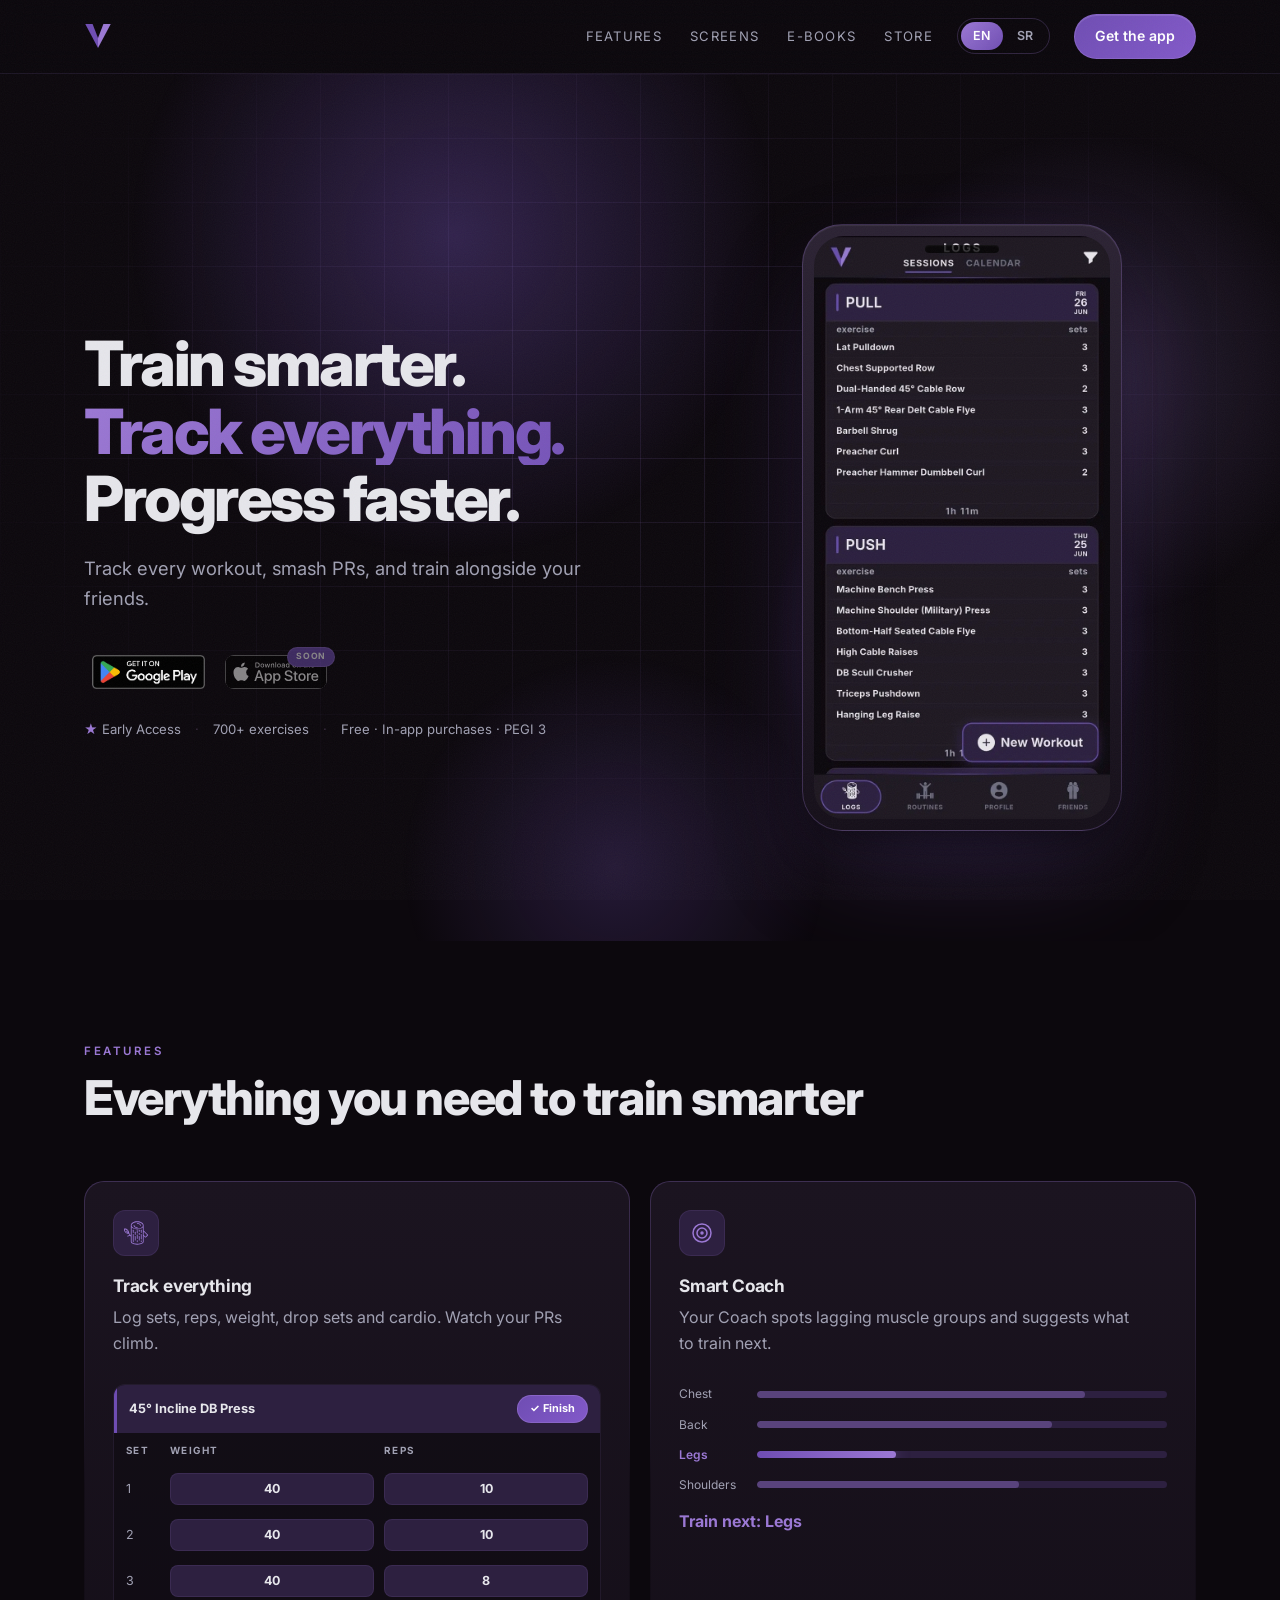
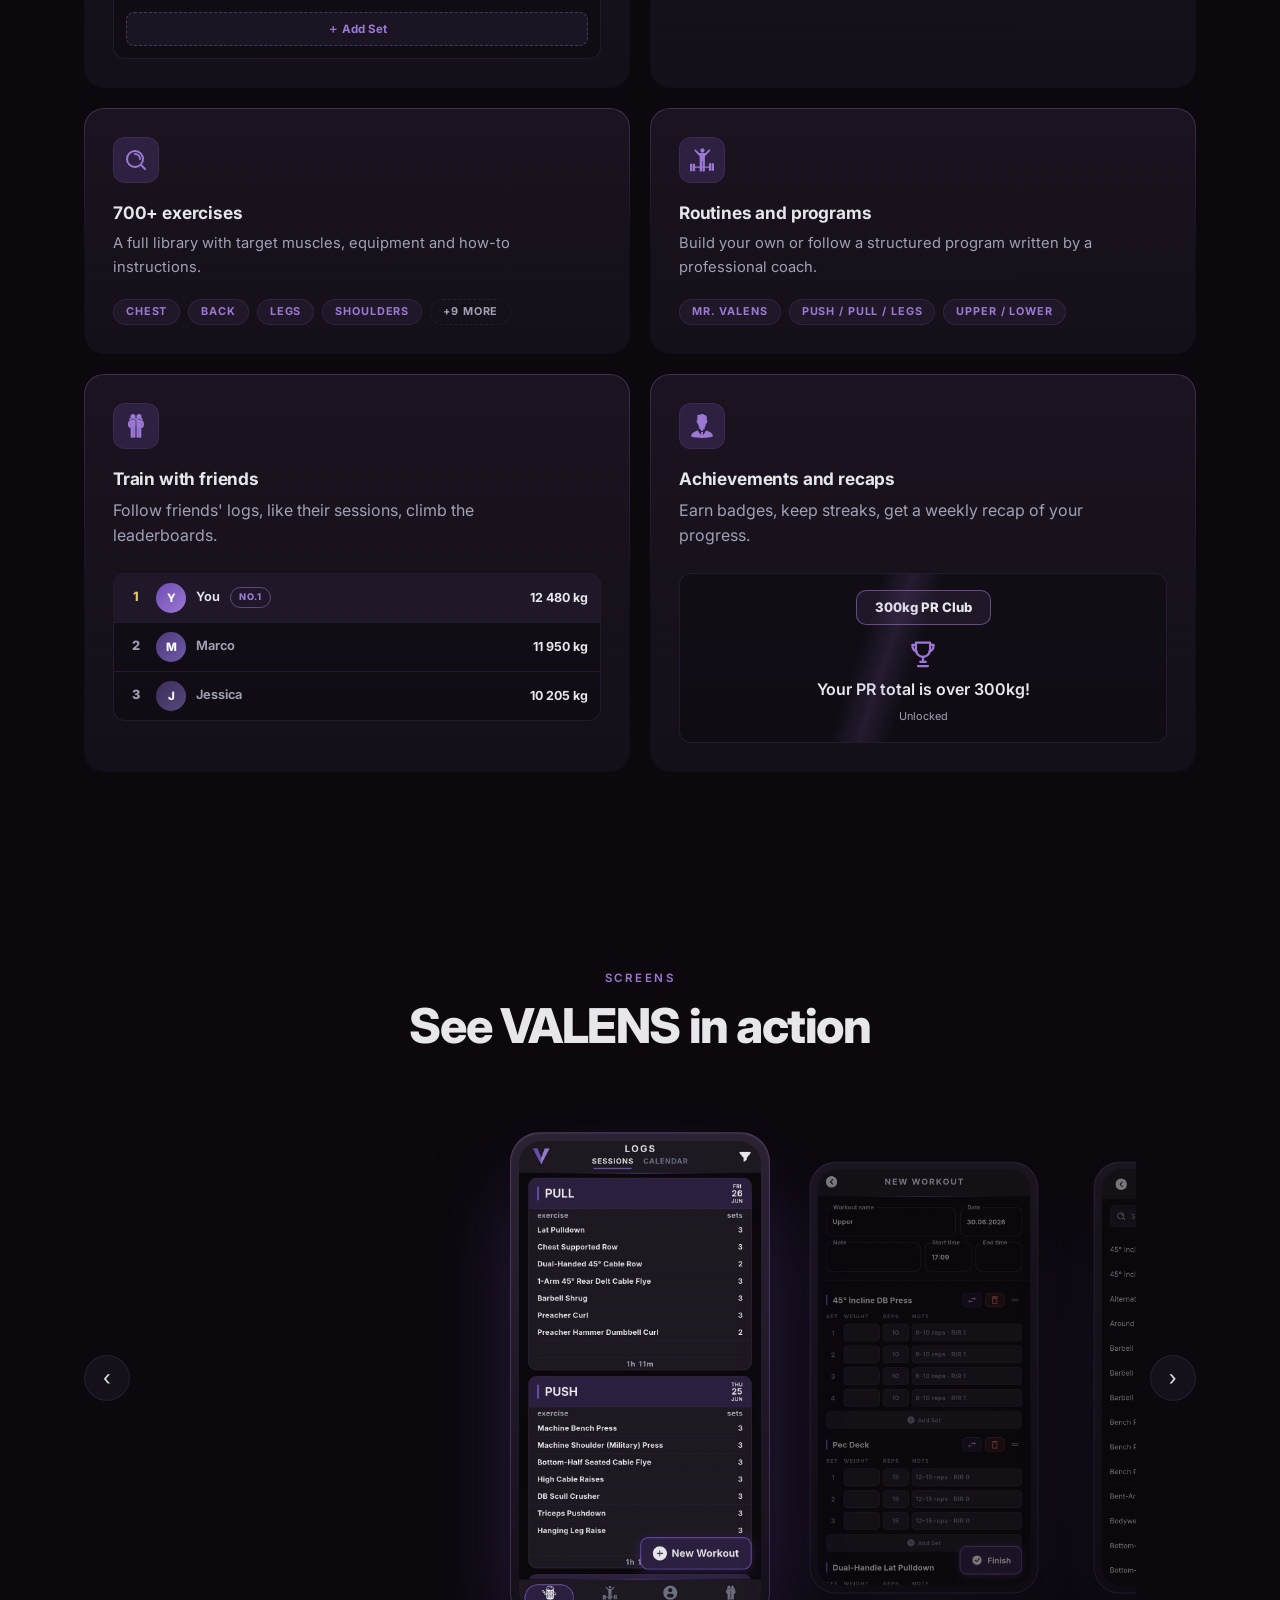
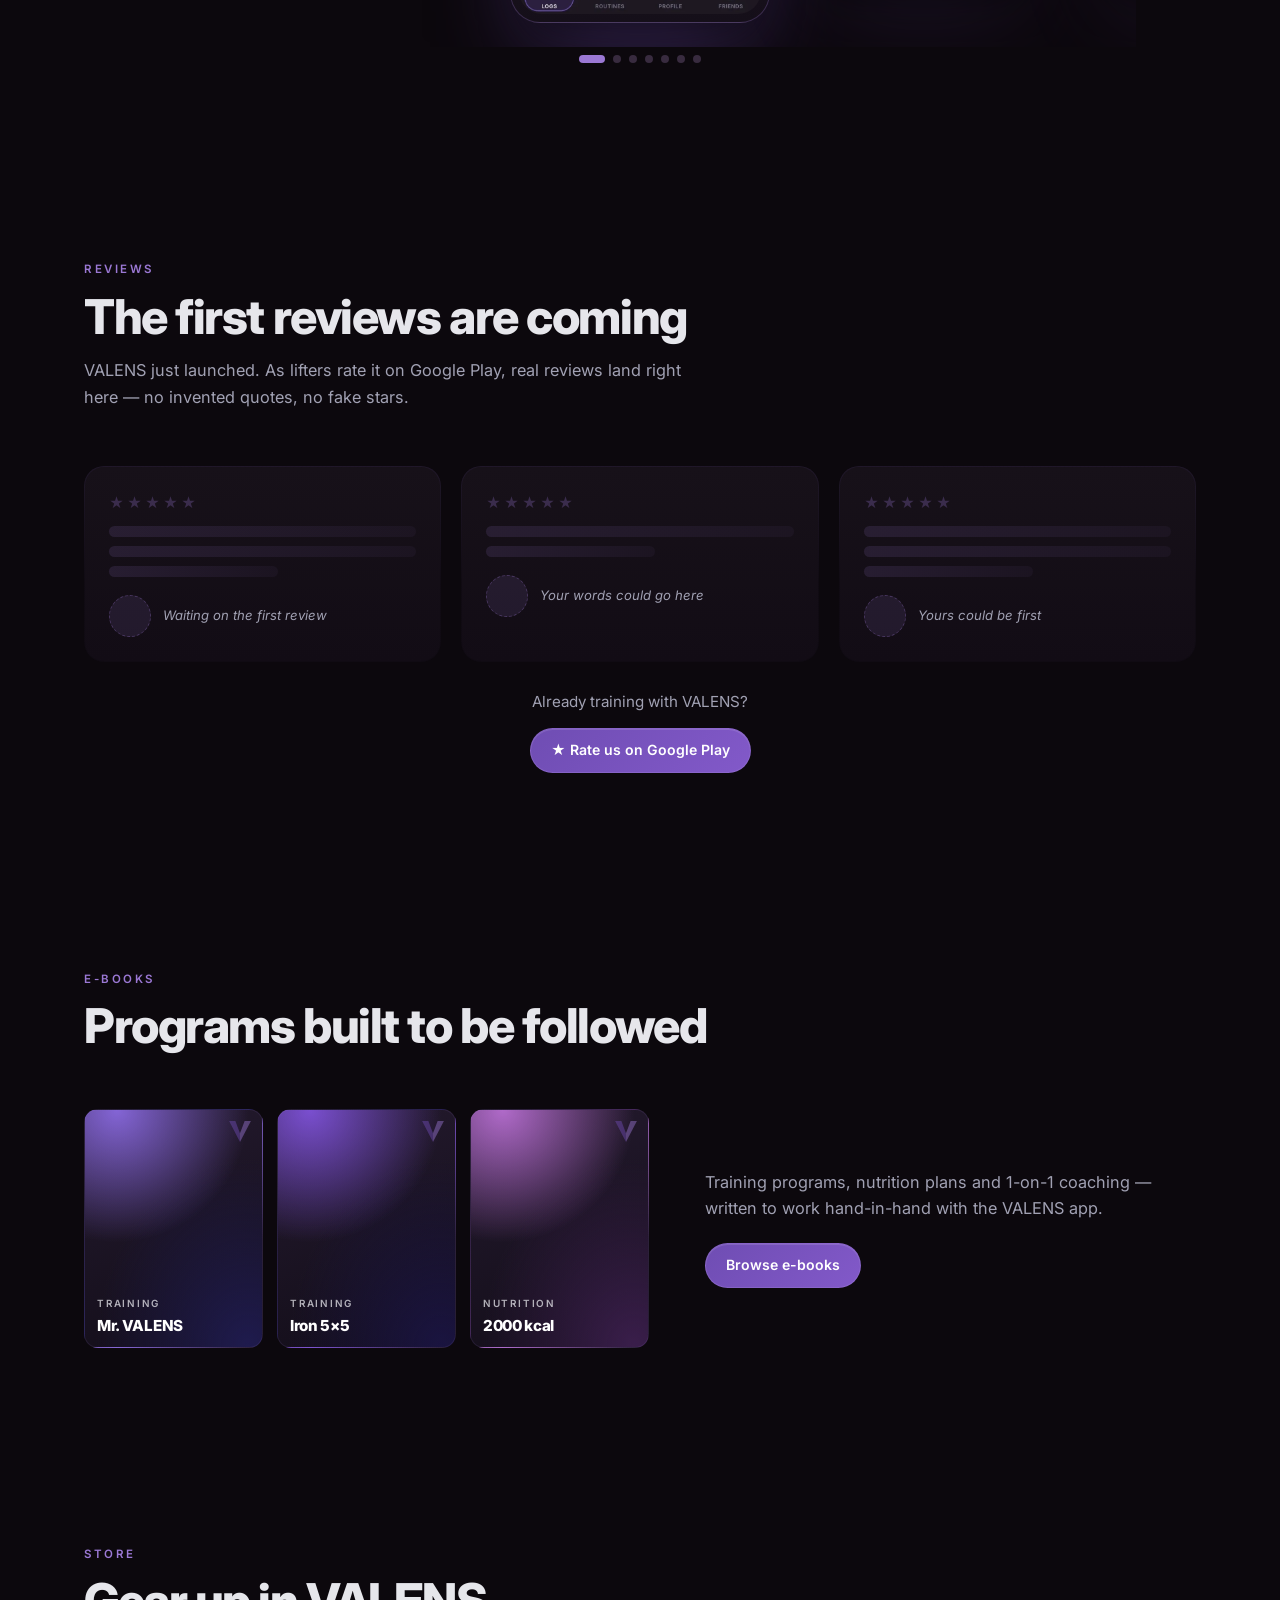
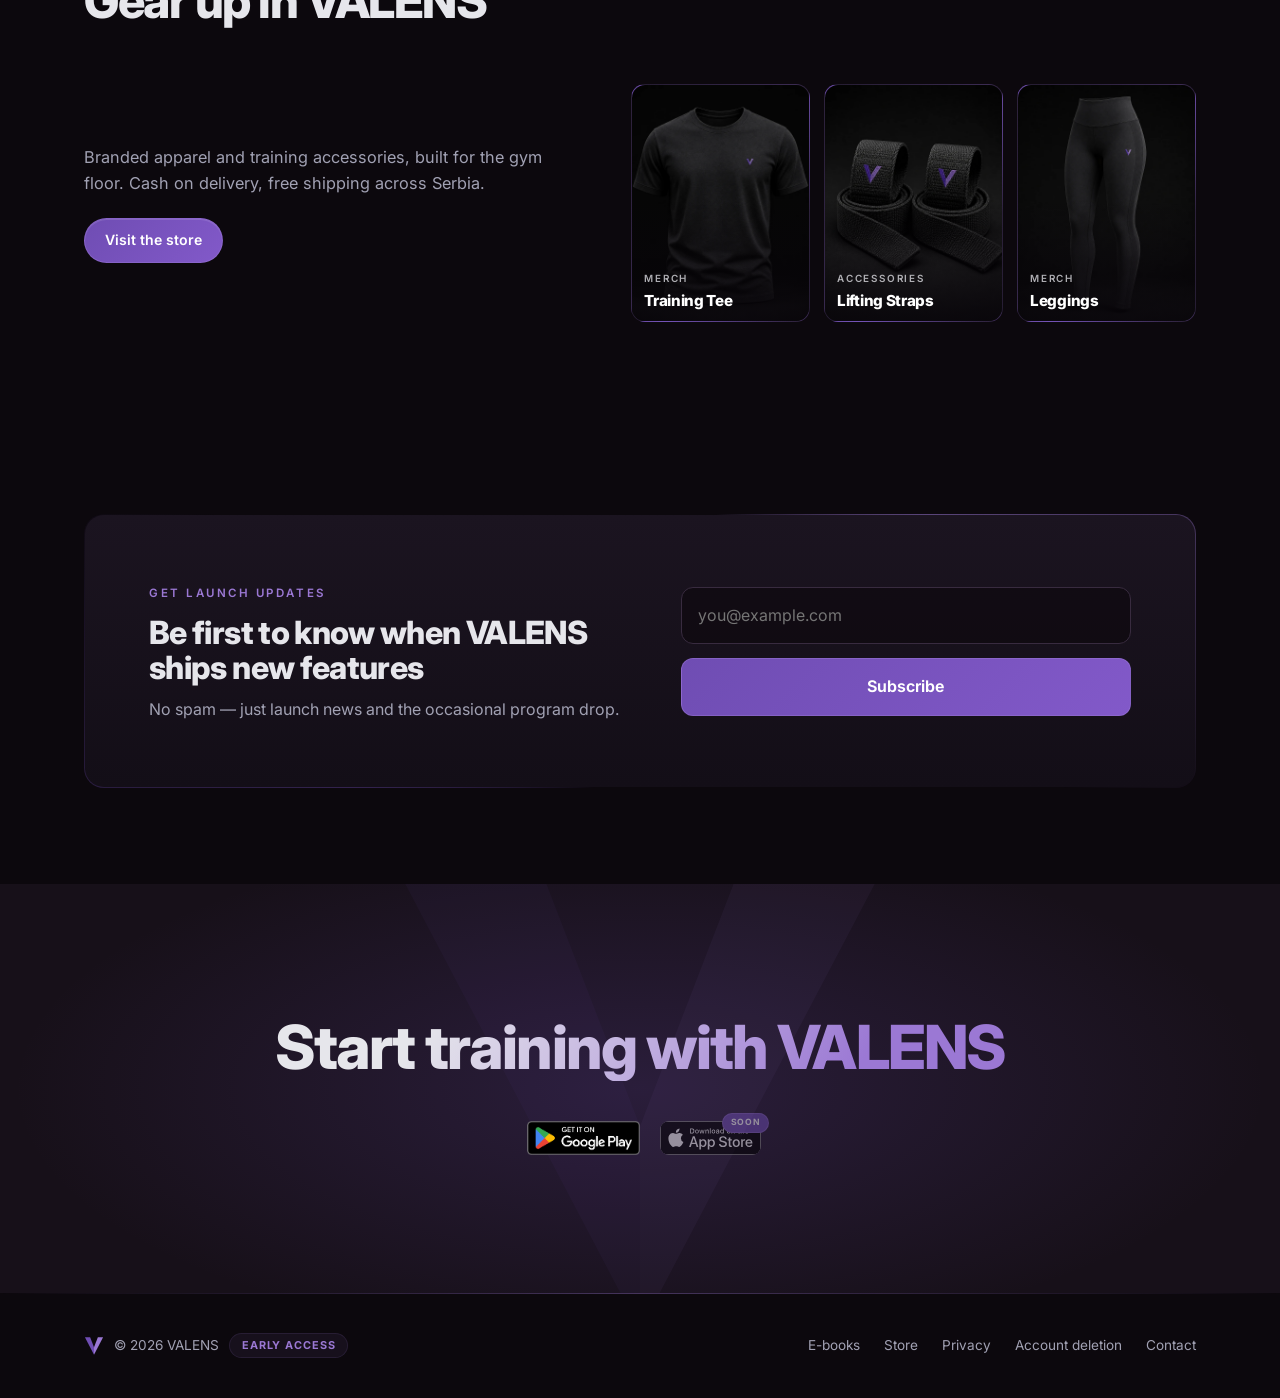
==== commit bad8a242: "i18n: index.html annotated + SR dictionary (home)" ====
--- a/index.html
+++ b/index.html
@@ -3,8 +3,8 @@
 <head>
   <meta charset="utf-8">
   <meta name="viewport" content="width=device-width, initial-scale=1">
-  <title>VALENS — Workout tracker</title>
-  <meta name="description" content="Track every workout, smash PRs, and train alongside your friends.">
+  <title data-i18n="meta.title.home">VALENS — Workout tracker</title>
+  <meta name="description" content="Track every workout, smash PRs, and train alongside your friends." data-i18n-attr="content:meta.desc.home">
 
   <link rel="icon" type="image/svg+xml" href="assets/valens.svg">
 
@@ -33,16 +33,16 @@
       </button>
       <div class="nav__menu" id="nav-menu" data-nav-menu>
         <nav class="nav__links" aria-label="Primary">
-          <a href="#features">Features</a>
-          <a href="#screens">Screens</a>
-          <a href="ebooks.html">E-books</a>
-          <a href="store.html">Store</a>
+          <a href="#features" data-i18n="nav.features">Features</a>
+          <a href="#screens" data-i18n="nav.screens">Screens</a>
+          <a href="ebooks.html" data-i18n="nav.ebooks">E-books</a>
+          <a href="store.html" data-i18n="nav.store">Store</a>
         </nav>
         <div class="lang-switch" role="group" aria-label="Language">
           <button type="button" data-lang-btn="en" class="is-active" aria-pressed="true">EN</button>
           <button type="button" data-lang-btn="sr" aria-pressed="false">SR</button>
         </div>
-        <a class="nav__cta btn-pill" href="https://play.google.com/store/apps/details?id=rs.valens.app">Get the app</a>
+        <a class="nav__cta btn-pill" href="https://play.google.com/store/apps/details?id=rs.valens.app" data-i18n="nav.cta">Get the app</a>
       </div>
     </div>
   </header>
@@ -58,26 +58,26 @@
       <div class="container hero__inner">
         <div class="hero__copy">
           <h1 class="hero__title">
-            <span class="hero__line intro" style="--d:0.1s">Train smarter.</span>
-            <span class="hero__line hero__line--grad intro" style="--d:0.2s">Track everything.</span>
-            <span class="hero__line intro" style="--d:0.3s">Progress faster.</span>
+            <span class="hero__line intro" style="--d:0.1s" data-i18n="hero.line1">Train smarter.</span>
+            <span class="hero__line hero__line--grad intro" style="--d:0.2s" data-i18n="hero.line2">Track everything.</span>
+            <span class="hero__line intro" style="--d:0.3s" data-i18n="hero.line3">Progress faster.</span>
           </h1>
-          <p class="hero__subtitle intro" style="--d:0.42s">Track every workout, smash PRs, and train alongside your friends.</p>
+          <p class="hero__subtitle intro" style="--d:0.42s" data-i18n="hero.subtitle">Track every workout, smash PRs, and train alongside your friends.</p>
           <div class="app-badges intro" style="--d:0.52s">
             <a href="https://play.google.com/store/apps/details?id=rs.valens.app">
               <img class="play-badge" src="assets/google-play-badge.png" alt="Get it on Google Play">
             </a>
             <span class="app-badge--soon" aria-label="Download on the App Store — coming soon">
               <img class="app-badge" src="assets/apple-app-store-badge.svg" alt="">
-              <span class="app-badge__soon">Soon</span>
+              <span class="app-badge__soon" data-i18n="badge.soon">Soon</span>
             </span>
           </div>
           <p class="hero__trust intro" style="--d:0.62s">
             <span><span class="star" aria-hidden="true">★</span> Early Access</span>
             <span class="sep" aria-hidden="true">·</span>
-            <span>700+ exercises</span>
+            <span data-i18n="hero.trust.exercises">700+ exercises</span>
             <span class="sep" aria-hidden="true">·</span>
-            <span>Free · In-app purchases · PEGI 3</span>
+            <span data-i18n="hero.trust.meta">Free · In-app purchases · PEGI 3</span>
           </p>
         </div>
         <div class="hero__art intro" style="--d:0.5s">
@@ -95,14 +95,14 @@
     <section id="features">
       <div class="container">
         <div class="section-head" data-reveal>
-          <p class="eyebrow">Features</p>
-          <h2 class="section-title">Everything you need to train smarter</h2>
+          <p class="eyebrow" data-i18n="feat.eyebrow">Features</p>
+          <h2 class="section-title" data-i18n="feat.title">Everything you need to train smarter</h2>
         </div>
         <div class="features__grid" data-reveal-stagger>
           <article class="feature-card feature-card--lg" data-reveal>
             <div class="feature-card__icon-wrap"><img class="feature-card__icon" src="assets/logs_icon.svg" alt="" width="24" height="24"></div>
-            <h3>Track everything</h3>
-            <p>Log sets, reps, weight, drop sets and cardio. Watch your PRs climb.</p>
+            <h3 data-i18n="feat.track.title">Track everything</h3>
+            <p data-i18n="feat.track.desc">Log sets, reps, weight, drop sets and cardio. Watch your PRs climb.</p>
             <div class="mini-log" aria-hidden="true">
               <div class="mini-log__head"><span>45° Incline DB Press</span><span class="mini-log__finish">✓ Finish</span></div>
               <div class="mini-log__cols"><span>Set</span><span>Weight</span><span>Reps</span></div>
@@ -118,8 +118,8 @@
                 <circle cx="12" cy="12" r="9"/><circle cx="12" cy="12" r="5"/><circle cx="12" cy="12" r="1" fill="currentColor"/>
               </svg>
             </div>
-            <h3>Smart Coach</h3>
-            <p>Your Coach spots lagging muscle groups and suggests what to train next.</p>
+            <h3 data-i18n="feat.coach.title">Smart Coach</h3>
+            <p data-i18n="feat.coach.desc">Your Coach spots lagging muscle groups and suggests what to train next.</p>
             <div class="mini-focus" aria-hidden="true">
               <div class="mini-focus__row"><span>Chest</span><i style="--v:80%; --bar-d:0.1s"></i></div>
               <div class="mini-focus__row"><span>Back</span><i style="--v:72%; --bar-d:0.25s"></i></div>
@@ -130,24 +130,24 @@
           </article>
           <article class="feature-card feature-card--half" data-reveal>
             <div class="feature-card__icon-wrap"><img class="feature-card__icon" src="assets/search.svg" alt="" width="24" height="24"></div>
-            <h3>700+ exercises</h3>
-            <p>A full library with target muscles, equipment and how-to instructions.</p>
+            <h3 data-i18n="feat.library.title">700+ exercises</h3>
+            <p data-i18n="feat.library.desc">A full library with target muscles, equipment and how-to instructions.</p>
             <div class="mini-chips" aria-hidden="true">
               <span class="chip">Chest</span><span class="chip">Back</span><span class="chip">Legs</span><span class="chip">Shoulders</span><span class="chip chip--ghost">+9 more</span>
             </div>
           </article>
           <article class="feature-card feature-card--half" data-reveal>
             <div class="feature-card__icon-wrap"><img class="feature-card__icon" src="assets/routines_icon.svg" alt="" width="24" height="24"></div>
-            <h3>Routines and programs</h3>
-            <p>Build your own or follow a structured program written by a professional coach.</p>
+            <h3 data-i18n="feat.routines.title">Routines and programs</h3>
+            <p data-i18n="feat.routines.desc">Build your own or follow a structured program written by a professional coach.</p>
             <div class="mini-chips" aria-hidden="true">
               <span class="chip">Mr. VALENS</span><span class="chip">Push / Pull / Legs</span><span class="chip">Upper / Lower</span>
             </div>
           </article>
           <article class="feature-card feature-card--lg" data-reveal>
             <div class="feature-card__icon-wrap"><img class="feature-card__icon" src="assets/friends_icon.svg" alt="" width="24" height="24"></div>
-            <h3>Train with friends</h3>
-            <p>Follow friends' logs, like their sessions, climb the leaderboards.</p>
+            <h3 data-i18n="feat.friends.title">Train with friends</h3>
+            <p data-i18n="feat.friends.desc">Follow friends' logs, like their sessions, climb the leaderboards.</p>
             <div class="mini-board" aria-hidden="true">
               <div class="mini-board__row mini-board__row--top">
                 <span class="mini-board__rank">1</span><span class="mini-board__ava">Y</span>
@@ -165,8 +165,8 @@
           </article>
           <article class="feature-card feature-card--lg" data-reveal>
             <div class="feature-card__icon-wrap"><img class="feature-card__icon" src="assets/badge.svg" alt="" width="24" height="24"></div>
-            <h3>Achievements and recaps</h3>
-            <p>Earn badges, keep streaks, get a weekly recap of your progress.</p>
+            <h3 data-i18n="feat.achievements.title">Achievements and recaps</h3>
+            <p data-i18n="feat.achievements.desc">Earn badges, keep streaks, get a weekly recap of your progress.</p>
             <div class="mini-badge" aria-hidden="true">
               <div class="mini-badge__title">300kg PR Club</div>
               <svg class="mini-badge__icon" viewBox="0 0 24 24" width="34" height="34" fill="none" stroke="currentColor" stroke-width="1.6" stroke-linecap="round" stroke-linejoin="round">
@@ -183,8 +183,8 @@
     <section id="screens">
       <div class="container">
         <div class="section-head" data-reveal>
-          <p class="eyebrow">Screens</p>
-          <h2 class="section-title">See VALENS in action</h2>
+          <p class="eyebrow" data-i18n="showcase.eyebrow">Screens</p>
+          <h2 class="section-title" data-i18n="showcase.title">See VALENS in action</h2>
         </div>
         <div class="showcase" data-reveal>
           <button class="showcase__btn showcase__btn--prev" type="button" data-showcase-prev aria-label="Previous screenshot">‹</button>
@@ -207,48 +207,48 @@
     <section id="reviews">
       <div class="container">
         <div class="section-head" data-reveal>
-          <p class="eyebrow">Reviews</p>
-          <h2 class="section-title">The first reviews are coming</h2>
-          <p class="section-sub">VALENS just launched. As lifters rate it on Google Play, real reviews land right here — no invented quotes, no fake stars.</p>
+          <p class="eyebrow" data-i18n="reviews.eyebrow">Reviews</p>
+          <h2 class="section-title" data-i18n="reviews.title">The first reviews are coming</h2>
+          <p class="section-sub" data-i18n="reviews.sub">VALENS just launched. As lifters rate it on Google Play, real reviews land right here — no invented quotes, no fake stars.</p>
         </div>
         <div class="reviews__grid" data-reveal-stagger>
           <article class="review review--ghost" data-reveal aria-hidden="true">
             <div class="review__stars review__stars--empty">★★★★★</div>
             <p class="review__quote"><span class="review__line"></span><span class="review__line"></span><span class="review__line review__line--short"></span></p>
-            <div class="review__who"><span class="review__avatar review__avatar--empty"></span><span class="review__pending">Waiting on the first review</span></div>
+            <div class="review__who"><span class="review__avatar review__avatar--empty"></span><span class="review__pending" data-i18n="reviews.pending.1">Waiting on the first review</span></div>
           </article>
           <article class="review review--ghost" data-reveal aria-hidden="true">
             <div class="review__stars review__stars--empty">★★★★★</div>
             <p class="review__quote"><span class="review__line"></span><span class="review__line review__line--short"></span></p>
-            <div class="review__who"><span class="review__avatar review__avatar--empty"></span><span class="review__pending">Your words could go here</span></div>
+            <div class="review__who"><span class="review__avatar review__avatar--empty"></span><span class="review__pending" data-i18n="reviews.pending.2">Your words could go here</span></div>
           </article>
           <article class="review review--ghost" data-reveal aria-hidden="true">
             <div class="review__stars review__stars--empty">★★★★★</div>
             <p class="review__quote"><span class="review__line"></span><span class="review__line"></span><span class="review__line review__line--short"></span></p>
-            <div class="review__who"><span class="review__avatar review__avatar--empty"></span><span class="review__pending">Yours could be first</span></div>
+            <div class="review__who"><span class="review__avatar review__avatar--empty"></span><span class="review__pending" data-i18n="reviews.pending.3">Yours could be first</span></div>
           </article>
         </div>
         <div class="reviews__cta" data-reveal>
-          <p class="reviews__cta-text">Already training with VALENS?</p>
-          <a class="btn-pill" href="https://play.google.com/store/apps/details?id=rs.valens.app" target="_blank" rel="noopener">★ Rate us on Google Play</a>
+          <p class="reviews__cta-text" data-i18n="reviews.cta.text">Already training with VALENS?</p>
+          <a class="btn-pill" href="https://play.google.com/store/apps/details?id=rs.valens.app" target="_blank" rel="noopener" data-i18n="reviews.cta.btn">★ Rate us on Google Play</a>
         </div>
       </div>
     </section>
     <section id="ebooks-teaser">
       <div class="container">
         <div class="section-head" data-reveal>
-          <p class="eyebrow">E-books</p>
-          <h2 class="section-title">Programs built to be followed</h2>
+          <p class="eyebrow" data-i18n="teaser.ebooks.eyebrow">E-books</p>
+          <h2 class="section-title" data-i18n="teaser.ebooks.title">Programs built to be followed</h2>
         </div>
         <div class="teaser" data-reveal>
           <div class="teaser__tiles" aria-hidden="true">
-            <span class="book__cover" style="--a1:#8465D6; --a2:#1F1B4E"><img class="book__mark" src="assets/valens.svg" alt=""><span class="book__cover-cat">Training</span><span class="book__cover-title">Mr. VALENS</span></span>
-            <span class="book__cover" style="--a1:#7A4FD0; --a2:#1A1440"><img class="book__mark" src="assets/valens.svg" alt=""><span class="book__cover-cat">Training</span><span class="book__cover-title">Iron 5×5</span></span>
-            <span class="book__cover" style="--a1:#B06AC9; --a2:#3A1E4B"><img class="book__mark" src="assets/valens.svg" alt=""><span class="book__cover-cat">Nutrition</span><span class="book__cover-title">2000 kcal</span></span>
+            <span class="book__cover" style="--a1:#8465D6; --a2:#1F1B4E"><img class="book__mark" src="assets/valens.svg" alt=""><span class="book__cover-cat" data-i18n="cat.training">Training</span><span class="book__cover-title">Mr. VALENS</span></span>
+            <span class="book__cover" style="--a1:#7A4FD0; --a2:#1A1440"><img class="book__mark" src="assets/valens.svg" alt=""><span class="book__cover-cat" data-i18n="cat.training">Training</span><span class="book__cover-title">Iron 5×5</span></span>
+            <span class="book__cover" style="--a1:#B06AC9; --a2:#3A1E4B"><img class="book__mark" src="assets/valens.svg" alt=""><span class="book__cover-cat" data-i18n="cat.nutrition">Nutrition</span><span class="book__cover-title">2000 kcal</span></span>
           </div>
           <div class="teaser__cta">
-            <p class="teaser__text">Training programs, nutrition plans and 1-on-1 coaching — written to work hand-in-hand with the VALENS app.</p>
-            <a class="btn-pill" href="ebooks.html">Browse e-books</a>
+            <p class="teaser__text" data-i18n="teaser.ebooks.text">Training programs, nutrition plans and 1-on-1 coaching — written to work hand-in-hand with the VALENS app.</p>
+            <a class="btn-pill" href="ebooks.html" data-i18n="teaser.ebooks.cta">Browse e-books</a>
           </div>
         </div>
       </div>
@@ -256,18 +256,18 @@
     <section id="store-teaser">
       <div class="container">
         <div class="section-head" data-reveal>
-          <p class="eyebrow">Store</p>
-          <h2 class="section-title">Gear up in VALENS</h2>
+          <p class="eyebrow" data-i18n="teaser.store.eyebrow">Store</p>
+          <h2 class="section-title" data-i18n="teaser.store.title">Gear up in VALENS</h2>
         </div>
         <div class="teaser teaser--reverse" data-reveal>
           <div class="teaser__tiles" aria-hidden="true">
-            <span class="book__cover book__cover--photo"><img class="book__cover-img" src="assets/merch/tee.webp" alt="" loading="lazy" width="400" height="533"><span class="book__cover-cat">Merch</span><span class="book__cover-title">Training Tee</span></span>
-            <span class="book__cover book__cover--photo"><img class="book__cover-img" src="assets/merch/straps.webp" alt="" loading="lazy" width="400" height="533"><span class="book__cover-cat">Accessories</span><span class="book__cover-title">Lifting Straps</span></span>
-            <span class="book__cover book__cover--photo"><img class="book__cover-img" src="assets/merch/leggings.webp" alt="" loading="lazy" width="400" height="533"><span class="book__cover-cat">Merch</span><span class="book__cover-title">Leggings</span></span>
+            <span class="book__cover book__cover--photo"><img class="book__cover-img" src="assets/merch/tee.webp" alt="" loading="lazy" width="400" height="533"><span class="book__cover-cat" data-i18n="cat.merch">Merch</span><span class="book__cover-title">Training Tee</span></span>
+            <span class="book__cover book__cover--photo"><img class="book__cover-img" src="assets/merch/straps.webp" alt="" loading="lazy" width="400" height="533"><span class="book__cover-cat" data-i18n="cat.accessories">Accessories</span><span class="book__cover-title">Lifting Straps</span></span>
+            <span class="book__cover book__cover--photo"><img class="book__cover-img" src="assets/merch/leggings.webp" alt="" loading="lazy" width="400" height="533"><span class="book__cover-cat" data-i18n="cat.merch">Merch</span><span class="book__cover-title">Leggings</span></span>
           </div>
           <div class="teaser__cta">
-            <p class="teaser__text">Branded apparel and training accessories, built for the gym floor. Cash on delivery, free shipping across Serbia.</p>
-            <a class="btn-pill" href="store.html">Visit the store</a>
+            <p class="teaser__text" data-i18n="teaser.store.text">Branded apparel and training accessories, built for the gym floor. Cash on delivery, free shipping across Serbia.</p>
+            <a class="btn-pill" href="store.html" data-i18n="teaser.store.cta">Visit the store</a>
           </div>
         </div>
       </div>
@@ -277,18 +277,18 @@
         <div class="capture" data-reveal>
           <div class="capture__inner">
             <div>
-              <p class="eyebrow">Get launch updates</p>
-              <h2>Be first to know when VALENS ships new features</h2>
-              <p class="capture__sub">No spam — just launch news and the occasional program drop.</p>
+              <p class="eyebrow" data-i18n="capture.eyebrow">Get launch updates</p>
+              <h2 data-i18n="capture.title">Be first to know when VALENS ships new features</h2>
+              <p class="capture__sub" data-i18n="capture.sub">No spam — just launch news and the occasional program drop.</p>
             </div>
             <form class="capture__form" data-capture-form novalidate>
-              <label class="visually-hidden" for="capture-email">Email address</label>
-              <input id="capture-email" type="email" name="email" placeholder="you@example.com" required data-capture-email>
+              <label class="visually-hidden" for="capture-email" data-i18n="capture.label">Email address</label>
+              <input id="capture-email" type="email" name="email" placeholder="you@example.com" required data-capture-email data-i18n-attr="placeholder:capture.placeholder">
               <div class="visually-hidden" aria-hidden="true">
                 <label for="capture-website">Website</label>
                 <input id="capture-website" type="text" name="website" tabindex="-1" autocomplete="off" data-capture-honeypot>
               </div>
-              <button type="submit" data-capture-submit>Subscribe</button>
+              <button type="submit" data-capture-submit data-i18n="capture.btn">Subscribe</button>
               <noscript><p class="capture__status">Enable JavaScript to subscribe, or email us at valens.gym.app@gmail.com.</p></noscript>
               <p class="capture__status" data-capture-status role="status" aria-live="polite"></p>
             </form>
@@ -299,14 +299,14 @@
     <section class="cta-band">
       <img class="cta-band__mark" src="assets/valens.svg" alt="" aria-hidden="true">
       <div class="container cta-band__inner" data-reveal>
-        <h2 class="grad-text">Start training with VALENS</h2>
+        <h2 class="grad-text" data-i18n="cta.title">Start training with VALENS</h2>
         <div class="app-badges">
           <a href="https://play.google.com/store/apps/details?id=rs.valens.app">
             <img class="play-badge" src="assets/google-play-badge.png" alt="Get it on Google Play">
           </a>
           <span class="app-badge--soon" aria-label="Download on the App Store — coming soon">
             <img class="app-badge" src="assets/apple-app-store-badge.svg" alt="">
-            <span class="app-badge__soon">Soon</span>
+            <span class="app-badge__soon" data-i18n="badge.soon">Soon</span>
           </span>
         </div>
       </div>
@@ -321,11 +321,11 @@
         <span class="chip">Early Access</span>
       </div>
       <ul class="footer__links">
-        <li><a href="ebooks.html">E-books</a></li>
-        <li><a href="store.html">Store</a></li>
-        <li><a href="https://tomicadev.github.io/valens-legal/privacy-policy.html">Privacy</a></li>
-        <li><a href="https://tomicadev.github.io/valens-legal/account-deletion.html">Account deletion</a></li>
-        <li><a href="mailto:valens.gym.app@gmail.com">Contact</a></li>
+        <li><a href="ebooks.html" data-i18n="nav.ebooks">E-books</a></li>
+        <li><a href="store.html" data-i18n="nav.store">Store</a></li>
+        <li><a href="https://tomicadev.github.io/valens-legal/privacy-policy.html" data-i18n="footer.privacy">Privacy</a></li>
+        <li><a href="https://tomicadev.github.io/valens-legal/account-deletion.html" data-i18n="footer.deletion">Account deletion</a></li>
+        <li><a href="mailto:valens.gym.app@gmail.com" data-i18n="footer.contact">Contact</a></li>
       </ul>
     </div>
   </footer>
--- a/styles.css
+++ b/styles.css
@@ -907,8 +907,8 @@
 .nav__menu .lang-switch { align-self: center; }
 
 .lang-switch { display: inline-flex; align-items: center; gap: 2px; padding: 3px; border: 1px solid rgba(155, 120, 212, 0.25); border-radius: 999px; }
-.lang-switch button { padding: 4px 12px; border-radius: 999px; font-size: 0.78rem; font-weight: 600; letter-spacing: 0.04em; color: var(--muted); transition: color 0.2s ease, background 0.2s ease; }
-.lang-switch button.is-active { background: linear-gradient(135deg, #8465D6, #6F4DB3); color: #fff; }
+.lang-switch button { padding: 4px 12px; background: none; border: 0; cursor: pointer; border-radius: 999px; font-size: 0.78rem; font-weight: 600; letter-spacing: 0.04em; color: var(--muted); transition: color 0.2s ease, background 0.2s ease; }
+.lang-switch button.is-active { background: linear-gradient(135deg, var(--light-purple), var(--purple)); color: #fff; }
 .lang-switch button:not(.is-active):hover { color: var(--ink); }
 
 @media (min-width: 720px) {
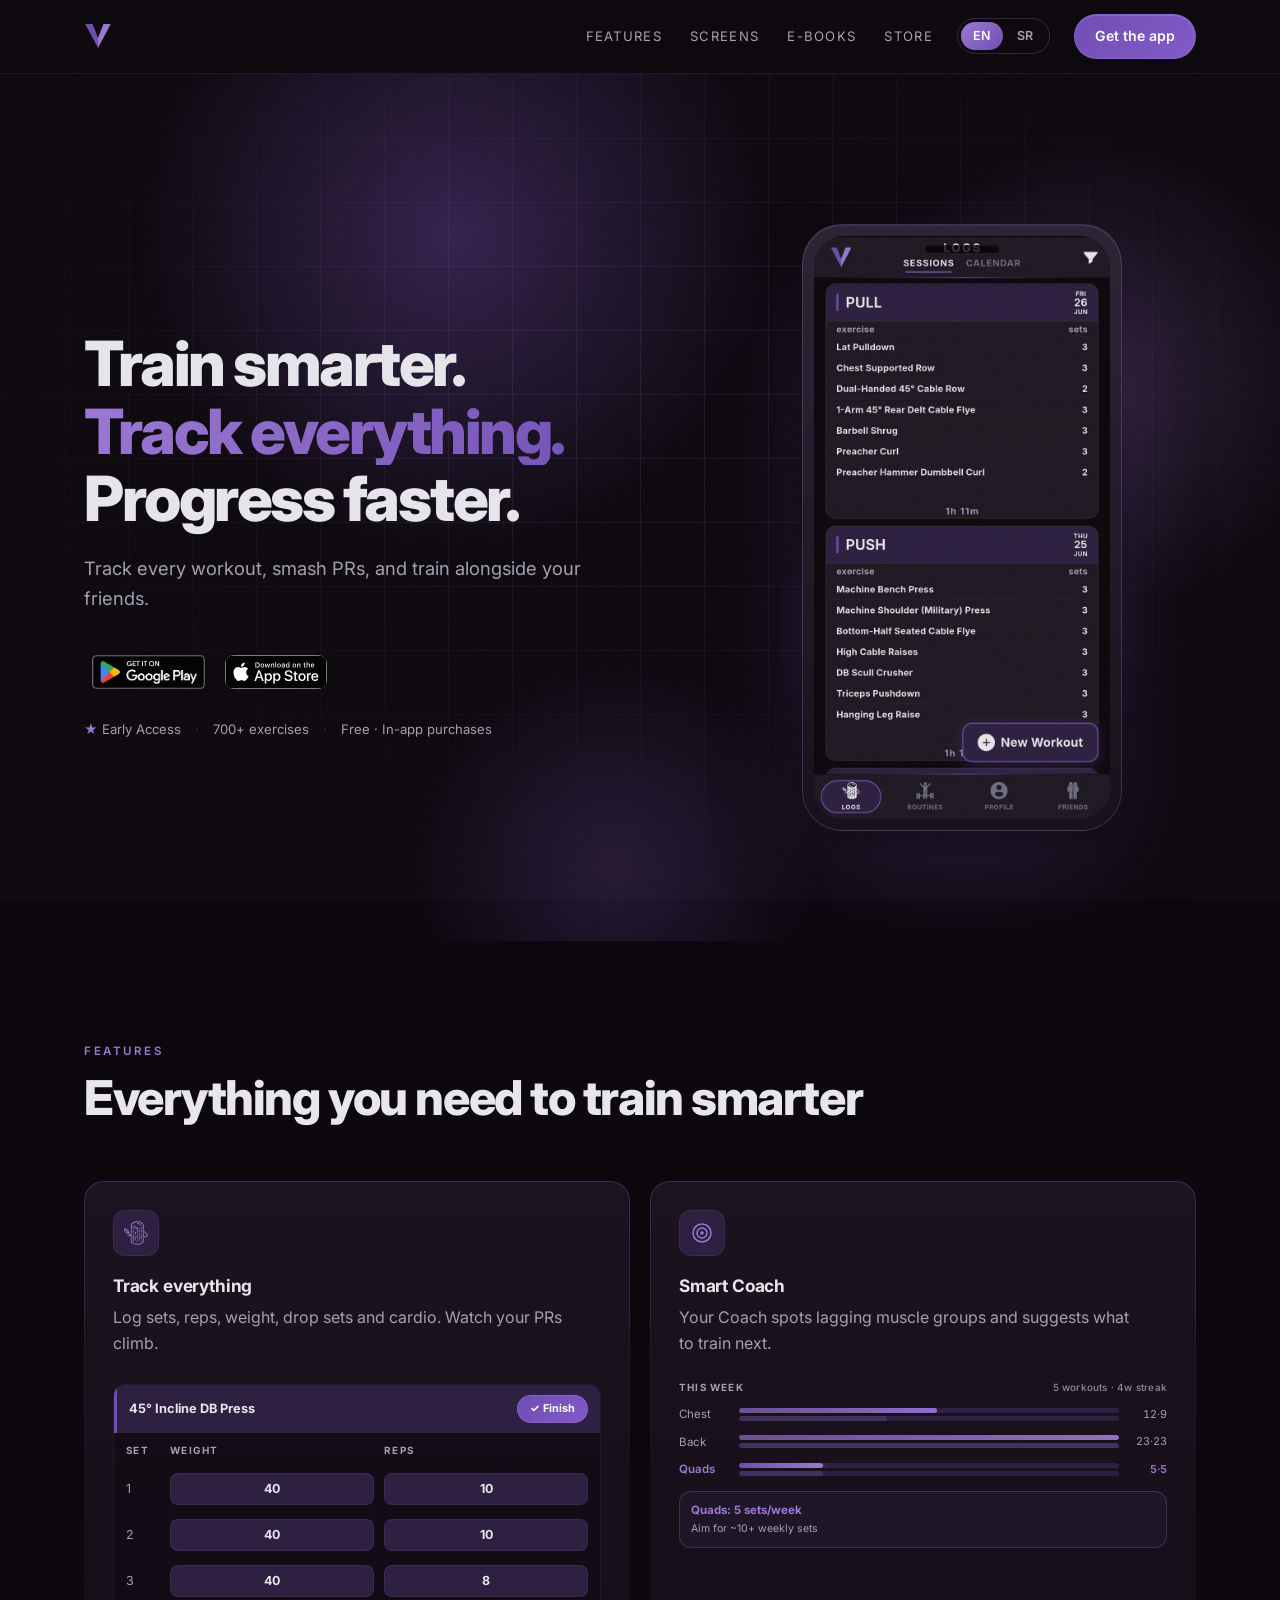
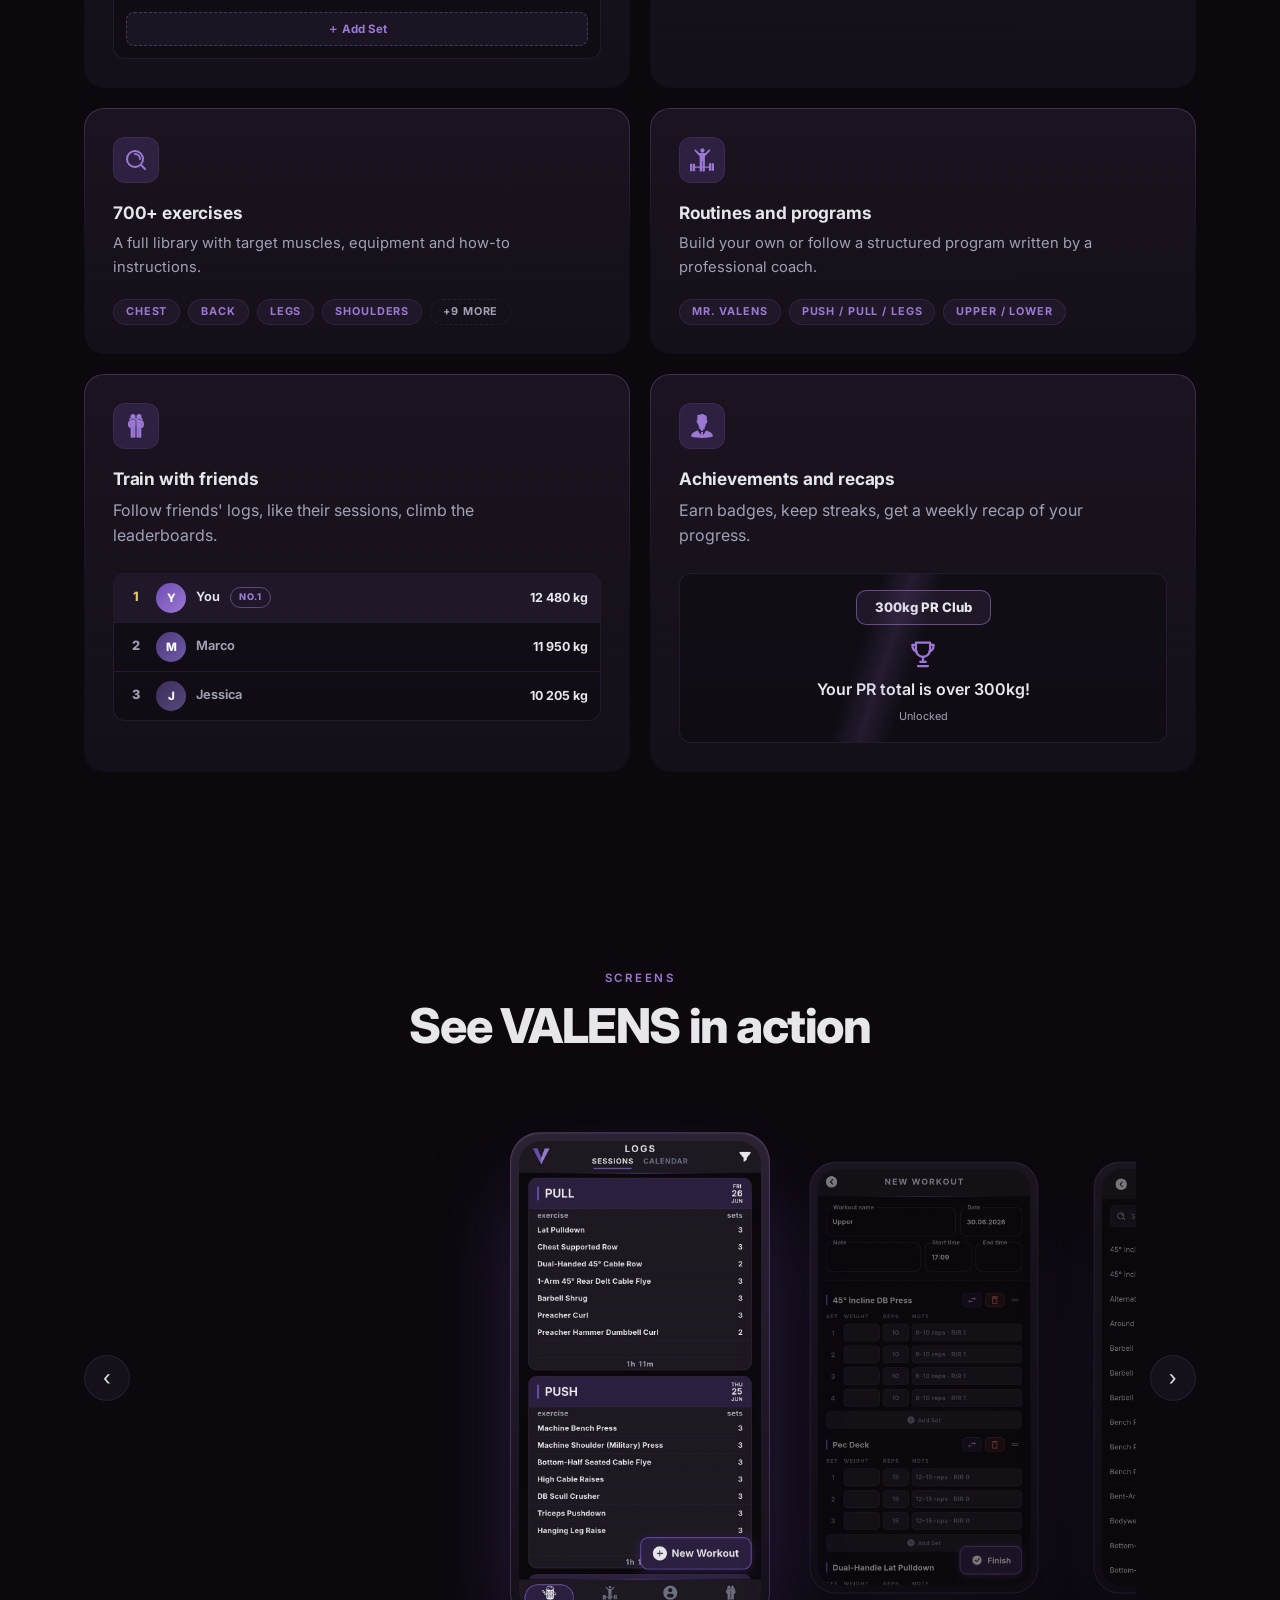
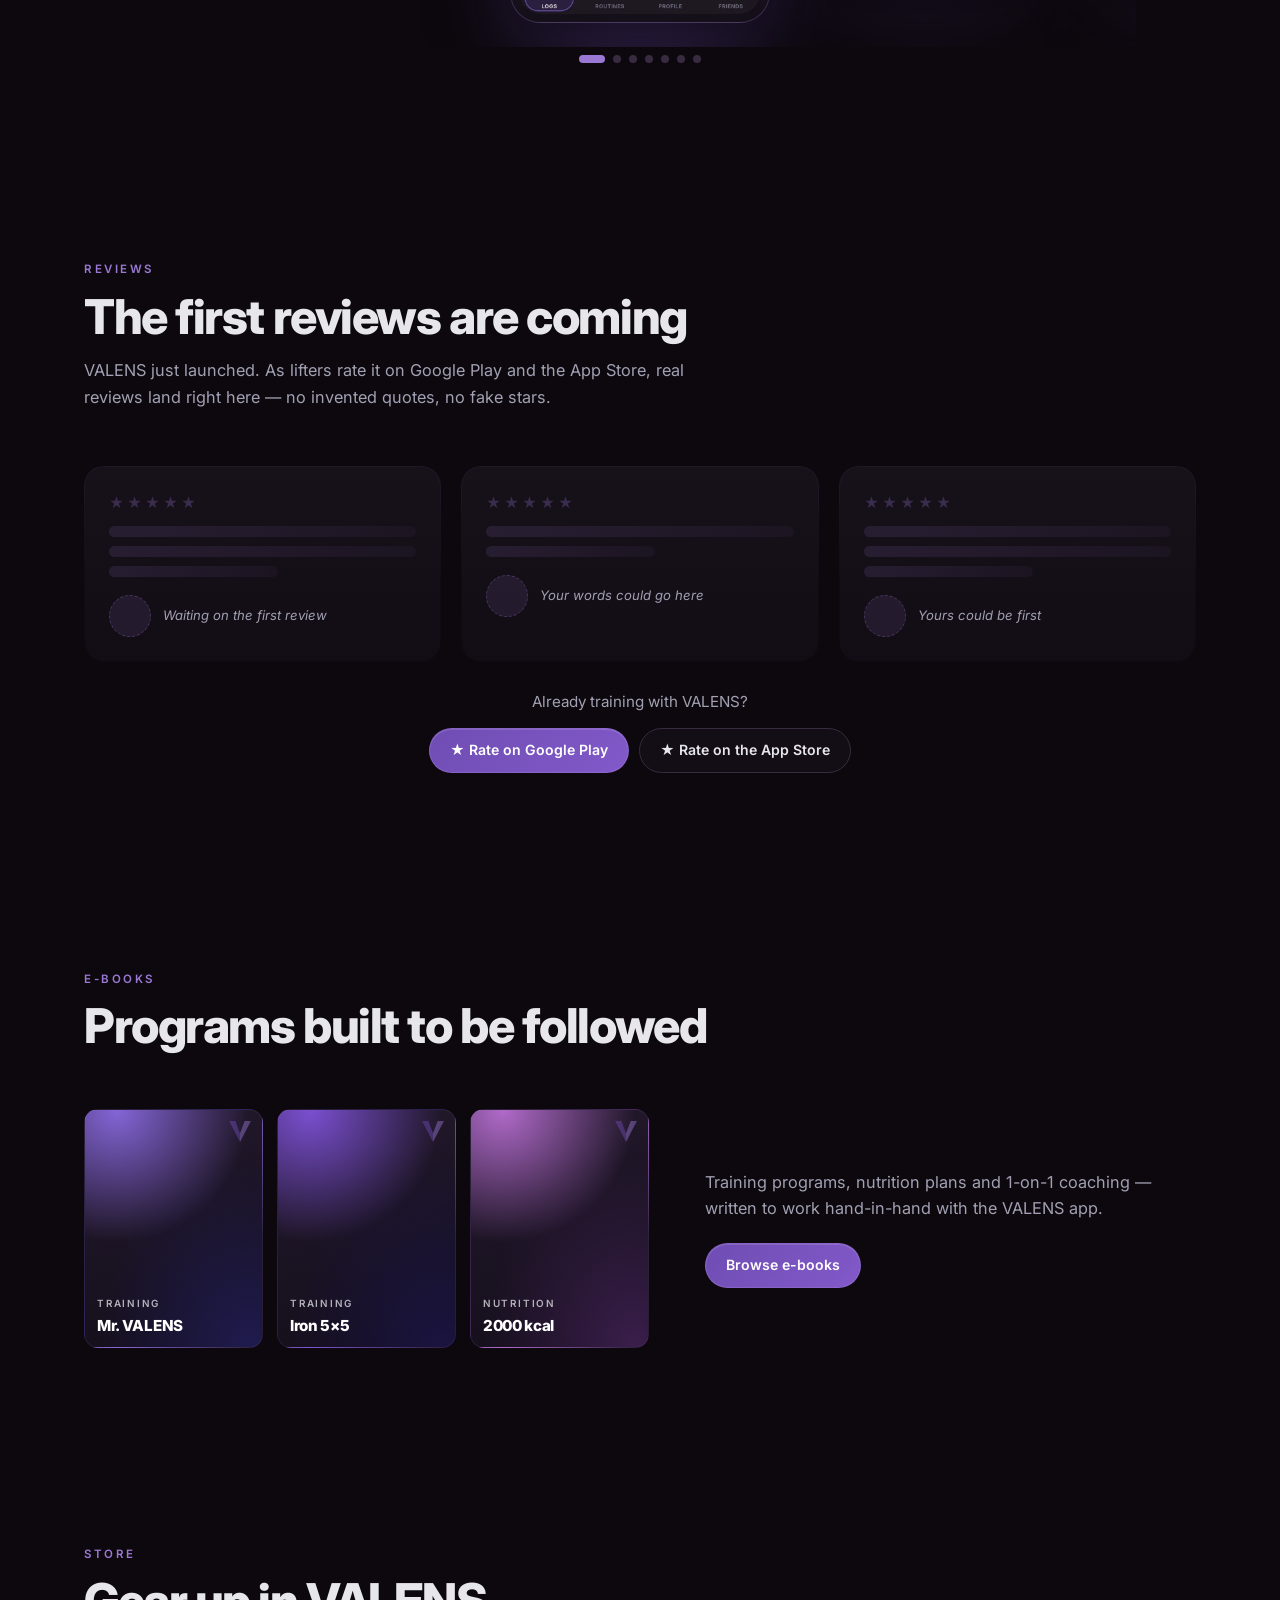
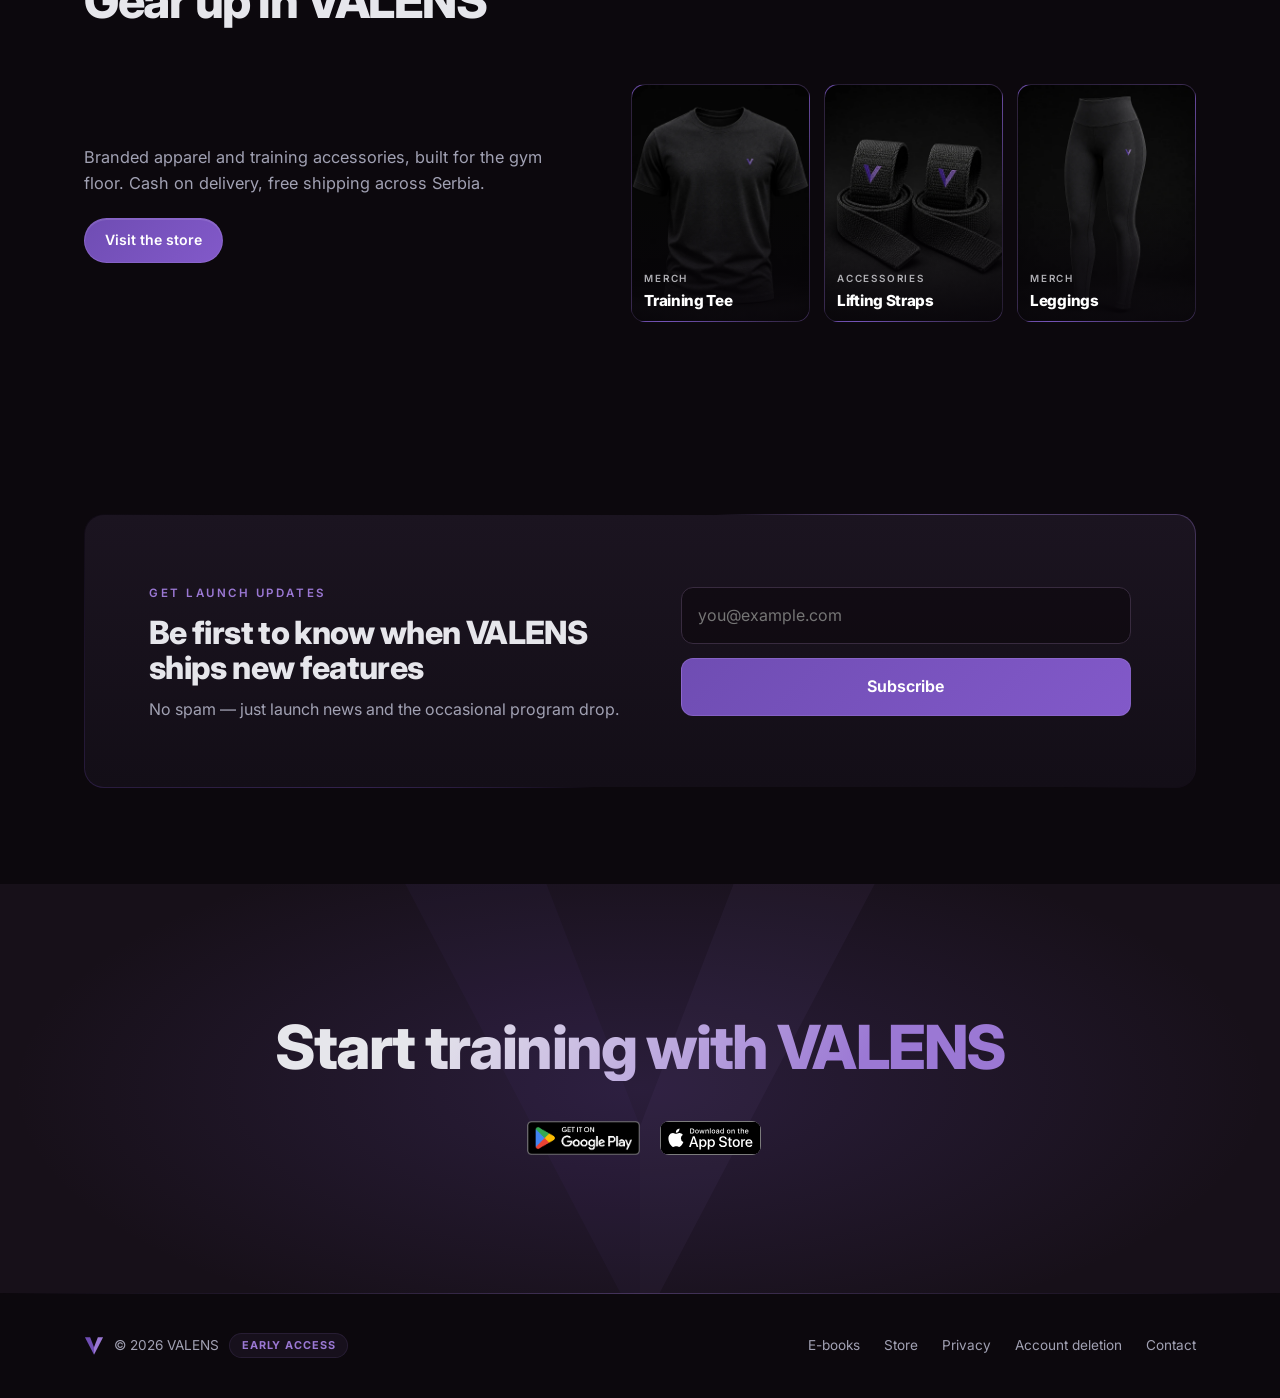
==== commit 0bbc55d1: "iOS launch: activate App Store links + rebuild Smart Coach sketch The iOS app is live, so the "comin" ====
--- a/index.html
+++ b/index.html
@@ -21,28 +21,28 @@
   <link rel="stylesheet" href="styles.css">
 </head>
 <body>
-  <a class="visually-hidden" href="#main">Skip to content</a>
+  <a class="visually-hidden" href="#main" data-i18n="a11y.skip">Skip to content</a>
 
   <header class="nav" data-nav>
     <div class="container nav__inner">
       <a class="nav__brand" href="#top">
         <img src="assets/valens.svg" alt="VALENS" width="28" height="28">
       </a>
-      <button class="nav__toggle" type="button" data-nav-toggle aria-expanded="false" aria-controls="nav-menu" aria-label="Menu">
+      <button class="nav__toggle" type="button" data-nav-toggle aria-expanded="false" aria-controls="nav-menu" aria-label="Menu" data-i18n-attr="aria-label:a11y.menu">
         <span></span><span></span><span></span>
       </button>
       <div class="nav__menu" id="nav-menu" data-nav-menu>
-        <nav class="nav__links" aria-label="Primary">
+        <nav class="nav__links" aria-label="Primary" data-i18n-attr="aria-label:a11y.nav.primary">
           <a href="#features" data-i18n="nav.features">Features</a>
           <a href="#screens" data-i18n="nav.screens">Screens</a>
           <a href="ebooks.html" data-i18n="nav.ebooks">E-books</a>
           <a href="store.html" data-i18n="nav.store">Store</a>
         </nav>
-        <div class="lang-switch" role="group" aria-label="Language">
+        <div class="lang-switch" role="group" aria-label="Language" data-i18n-attr="aria-label:a11y.lang">
           <button type="button" data-lang-btn="en" class="is-active" aria-pressed="true">EN</button>
           <button type="button" data-lang-btn="sr" aria-pressed="false">SR</button>
         </div>
-        <a class="nav__cta btn-pill" href="https://play.google.com/store/apps/details?id=rs.valens.app" data-i18n="nav.cta">Get the app</a>
+        <a class="nav__cta btn-pill" href="#get" data-i18n="nav.cta">Get the app</a>
       </div>
     </div>
   </header>
@@ -67,17 +67,16 @@
             <a href="https://play.google.com/store/apps/details?id=rs.valens.app">
               <img class="play-badge" src="assets/google-play-badge.png" alt="Get it on Google Play">
             </a>
-            <span class="app-badge--soon" aria-label="Download on the App Store — coming soon">
-              <img class="app-badge" src="assets/apple-app-store-badge.svg" alt="">
-              <span class="app-badge__soon" data-i18n="badge.soon">Soon</span>
-            </span>
+            <a href="https://apps.apple.com/us/app/valens-workout-tracker/id6792130521">
+              <img class="app-badge" src="assets/apple-app-store-badge.svg" alt="Download on the App Store">
+            </a>
           </div>
           <p class="hero__trust intro" style="--d:0.62s">
             <span><span class="star" aria-hidden="true">★</span> Early Access</span>
             <span class="sep" aria-hidden="true">·</span>
             <span data-i18n="hero.trust.exercises">700+ exercises</span>
             <span class="sep" aria-hidden="true">·</span>
-            <span data-i18n="hero.trust.meta">Free · In-app purchases · PEGI 3</span>
+            <span data-i18n="hero.trust.meta">Free · In-app purchases</span>
           </p>
         </div>
         <div class="hero__art intro" style="--d:0.5s">
@@ -120,12 +119,39 @@
             </div>
             <h3 data-i18n="feat.coach.title">Smart Coach</h3>
             <p data-i18n="feat.coach.desc">Your Coach spots lagging muscle groups and suggests what to train next.</p>
-            <div class="mini-focus" aria-hidden="true">
-              <div class="mini-focus__row"><span>Chest</span><i style="--v:80%; --bar-d:0.1s"></i></div>
-              <div class="mini-focus__row"><span>Back</span><i style="--v:72%; --bar-d:0.25s"></i></div>
-              <div class="mini-focus__row mini-focus__row--low"><span>Legs</span><i style="--v:34%; --bar-d:0.4s"></i></div>
-              <div class="mini-focus__row"><span>Shoulders</span><i style="--v:64%; --bar-d:0.55s"></i></div>
-              <p class="mini-focus__tag">Train next: Legs</p>
+            <div class="mini-coach" aria-hidden="true">
+              <div class="mini-coach__head">
+                <span>This week</span>
+                <span class="mini-coach__streak">5 workouts · 4w streak</span>
+              </div>
+              <div class="mini-coach__row">
+                <span class="mini-coach__name">Chest</span>
+                <span class="mini-coach__bars">
+                  <i class="mini-coach__now" style="--v:52%; --bar-d:0.10s"></i>
+                  <i class="mini-coach__prev" style="--v:39%; --bar-d:0.16s"></i>
+                </span>
+                <span class="mini-coach__sets">12·9</span>
+              </div>
+              <div class="mini-coach__row">
+                <span class="mini-coach__name">Back</span>
+                <span class="mini-coach__bars">
+                  <i class="mini-coach__now" style="--v:100%; --bar-d:0.24s"></i>
+                  <i class="mini-coach__prev" style="--v:100%; --bar-d:0.30s"></i>
+                </span>
+                <span class="mini-coach__sets">23·23</span>
+              </div>
+              <div class="mini-coach__row mini-coach__row--low">
+                <span class="mini-coach__name">Quads</span>
+                <span class="mini-coach__bars">
+                  <i class="mini-coach__now" style="--v:22%; --bar-d:0.38s"></i>
+                  <i class="mini-coach__prev" style="--v:22%; --bar-d:0.44s"></i>
+                </span>
+                <span class="mini-coach__sets">5·5</span>
+              </div>
+              <div class="mini-coach__insight">
+                <strong>Quads: 5 sets/week</strong>
+                <span>Aim for ~10+ weekly sets</span>
+              </div>
             </div>
           </article>
           <article class="feature-card feature-card--half" data-reveal>
@@ -209,7 +235,7 @@
         <div class="section-head" data-reveal>
           <p class="eyebrow" data-i18n="reviews.eyebrow">Reviews</p>
           <h2 class="section-title" data-i18n="reviews.title">The first reviews are coming</h2>
-          <p class="section-sub" data-i18n="reviews.sub">VALENS just launched. As lifters rate it on Google Play, real reviews land right here — no invented quotes, no fake stars.</p>
+          <p class="section-sub" data-i18n="reviews.sub">VALENS just launched. As lifters rate it on Google Play and the App Store, real reviews land right here — no invented quotes, no fake stars.</p>
         </div>
         <div class="reviews__grid" data-reveal-stagger>
           <article class="review review--ghost" data-reveal aria-hidden="true">
@@ -230,7 +256,10 @@
         </div>
         <div class="reviews__cta" data-reveal>
           <p class="reviews__cta-text" data-i18n="reviews.cta.text">Already training with VALENS?</p>
-          <a class="btn-pill" href="https://play.google.com/store/apps/details?id=rs.valens.app" target="_blank" rel="noopener" data-i18n="reviews.cta.btn">★ Rate us on Google Play</a>
+          <div class="reviews__cta-actions">
+            <a class="btn-pill" href="https://play.google.com/store/apps/details?id=rs.valens.app" target="_blank" rel="noopener" data-i18n="reviews.cta.play">★ Rate on Google Play</a>
+            <a class="btn-ghost" href="https://apps.apple.com/us/app/valens-workout-tracker/id6792130521" target="_blank" rel="noopener" data-i18n="reviews.cta.appstore">★ Rate on the App Store</a>
+          </div>
         </div>
       </div>
     </section>
@@ -296,7 +325,7 @@
         </div>
       </div>
     </section>
-    <section class="cta-band">
+    <section class="cta-band" id="get">
       <img class="cta-band__mark" src="assets/valens.svg" alt="" aria-hidden="true">
       <div class="container cta-band__inner" data-reveal>
         <h2 class="grad-text" data-i18n="cta.title">Start training with VALENS</h2>
@@ -304,10 +333,9 @@
           <a href="https://play.google.com/store/apps/details?id=rs.valens.app">
             <img class="play-badge" src="assets/google-play-badge.png" alt="Get it on Google Play">
           </a>
-          <span class="app-badge--soon" aria-label="Download on the App Store — coming soon">
-            <img class="app-badge" src="assets/apple-app-store-badge.svg" alt="">
-            <span class="app-badge__soon" data-i18n="badge.soon">Soon</span>
-          </span>
+          <a href="https://apps.apple.com/us/app/valens-workout-tracker/id6792130521">
+            <img class="app-badge" src="assets/apple-app-store-badge.svg" alt="Download on the App Store">
+          </a>
         </div>
       </div>
     </section>
--- a/styles.css
+++ b/styles.css
@@ -474,36 +474,52 @@
 .feature-card.is-visible .mini-log__row:nth-child(5) { transition-delay: 0.75s; }
 .feature-card.is-visible .mini-log__add { transition-delay: 0.95s; }
 
-/* Smart Coach — muscle-focus mini */
-.mini-focus { margin-top: 28px; display: grid; gap: 11px; }
-.mini-focus__row {
+/* Smart Coach — weekly volume vs last week + lagging-group insight (mirrors the app's Coach screen) */
+.mini-coach { margin-top: 24px; display: grid; gap: 9px; }
+.mini-coach__head {
+  display: flex;
+  align-items: baseline;
+  justify-content: space-between;
+  gap: 10px;
+  font-size: 0.62rem;
+  font-weight: 700;
+  letter-spacing: 0.12em;
+  text-transform: uppercase;
+  color: var(--muted);
+}
+.mini-coach__streak { font-weight: 500; letter-spacing: 0.02em; text-transform: none; opacity: 0.85; }
+.mini-coach__row {
   display: grid;
-  grid-template-columns: 66px 1fr;
+  grid-template-columns: 50px 1fr 38px;
   align-items: center;
-  gap: 12px;
-  font-size: 0.75rem;
+  gap: 10px;
+  font-size: 0.72rem;
   color: var(--muted);
 }
-.mini-focus__row i {
+/* two stacked bars per group: this week over last week */
+.mini-coach__bars { display: grid; gap: 3px; }
+.mini-coach__bars i {
   position: relative;
   display: block;
-  height: 7px;
+  height: 5px;
   border-radius: 999px;
   background: var(--elevated);
   overflow: hidden;
 }
-.mini-focus__row i::after {
+.mini-coach__bars i::after {
   content: '';
   position: absolute;
   inset: 0;
   width: 0; /* grows to --v when the card reveals */
   border-radius: 999px;
-  background: rgba(155, 120, 212, 0.4);
   transition: width 0.9s var(--ease) var(--bar-d, 0s);
 }
-.feature-card.is-visible .mini-focus__row i::after { width: var(--v, 50%); }
-.mini-focus__row--low { color: var(--light-purple); font-weight: 600; }
-.mini-focus__row--low i::after {
+.mini-coach__now::after { background: linear-gradient(90deg, rgba(155, 120, 212, 0.55), rgba(155, 120, 212, 0.9)); }
+.mini-coach__prev::after { background: rgba(155, 120, 212, 0.2); }
+.feature-card.is-visible .mini-coach__bars i::after { width: var(--v, 50%); }
+.mini-coach__sets { text-align: right; font-size: 0.68rem; font-variant-numeric: tabular-nums; }
+.mini-coach__row--low { color: var(--light-purple); font-weight: 600; }
+.mini-coach__row--low .mini-coach__now::after {
   background: linear-gradient(90deg, var(--purple), var(--light-purple));
   box-shadow: 0 0 14px rgba(155, 120, 212, 0.55);
   animation: focusPulse 2.4s ease-in-out infinite;
@@ -511,12 +527,22 @@
 @keyframes focusPulse {
   50% { box-shadow: 0 0 22px rgba(155, 120, 212, 0.85); }
 }
-.mini-focus__tag {
-  margin-top: 4px;
-  font-size: 0.72rem;
-  font-weight: 700;
-  color: var(--light-purple);
-}
+/* the Coach's verdict card — slides in once the bars have drawn */
+.mini-coach__insight {
+  margin-top: 3px;
+  display: grid;
+  gap: 2px;
+  padding: 9px 11px;
+  border: 1px solid rgba(155, 120, 212, 0.28);
+  border-radius: 12px;
+  background: rgba(155, 120, 212, 0.06);
+  opacity: 0;
+  transform: translateY(6px);
+  transition: opacity 0.5s var(--ease) 0.8s, transform 0.5s var(--ease) 0.8s;
+}
+.feature-card.is-visible .mini-coach__insight { opacity: 1; transform: none; }
+.mini-coach__insight strong { font-size: 0.72rem; font-weight: 700; color: var(--light-purple); }
+.mini-coach__insight span { font-size: 0.66rem; color: var(--muted); }
 
 /* Exercises / Routines — one row of chips fills the wider half cards */
 .mini-chips { margin-top: 20px; display: flex; flex-wrap: wrap; gap: 8px; }
@@ -1256,21 +1282,10 @@
 /* Apple's badge art fills its box edge-to-edge, while Google's PNG has ~33% built-in
    transparent padding — so at equal element height Apple renders visually larger. Size the
    Apple badge to Google's *visible* pill height (50px x 0.672) so the two read the same size. */
-.app-badge { height: 34px; width: auto; display: block; border-radius: 9px; }
-.app-badge--soon { position: relative; display: inline-flex; opacity: 0.5; cursor: default; }
-.app-badge__soon {
-  position: absolute;
-  top: -8px;
-  right: -8px;
-  font-size: 0.54rem;
-  font-weight: 700;
-  letter-spacing: 0.08em;
-  text-transform: uppercase;
-  padding: 2px 8px;
-  border-radius: 999px;
-  background: var(--purple);
-  color: #fff;
-  border: 1px solid rgba(155, 120, 212, 0.5);
+.app-badge { height: 34px; width: auto; display: block; border-radius: 9px; transition: transform 0.3s var(--ease), filter 0.3s ease; }
+a:hover > .app-badge {
+  transform: translateY(-2px) scale(1.02);
+  filter: drop-shadow(0 8px 24px rgba(111, 77, 179, 0.45));
 }
 
 @media (min-width: 960px) {
@@ -1333,6 +1348,7 @@
 
 .reviews__cta { margin-top: 28px; display: flex; flex-direction: column; align-items: center; gap: 14px; text-align: center; }
 .reviews__cta-text { color: var(--muted); font-size: 0.95rem; }
+.reviews__cta-actions { display: flex; flex-wrap: wrap; gap: 10px; justify-content: center; }
 
 @media (min-width: 640px) { .reviews__grid { grid-template-columns: repeat(2, 1fr); } }
 @media (min-width: 960px) { .reviews__grid { grid-template-columns: repeat(3, 1fr); } }
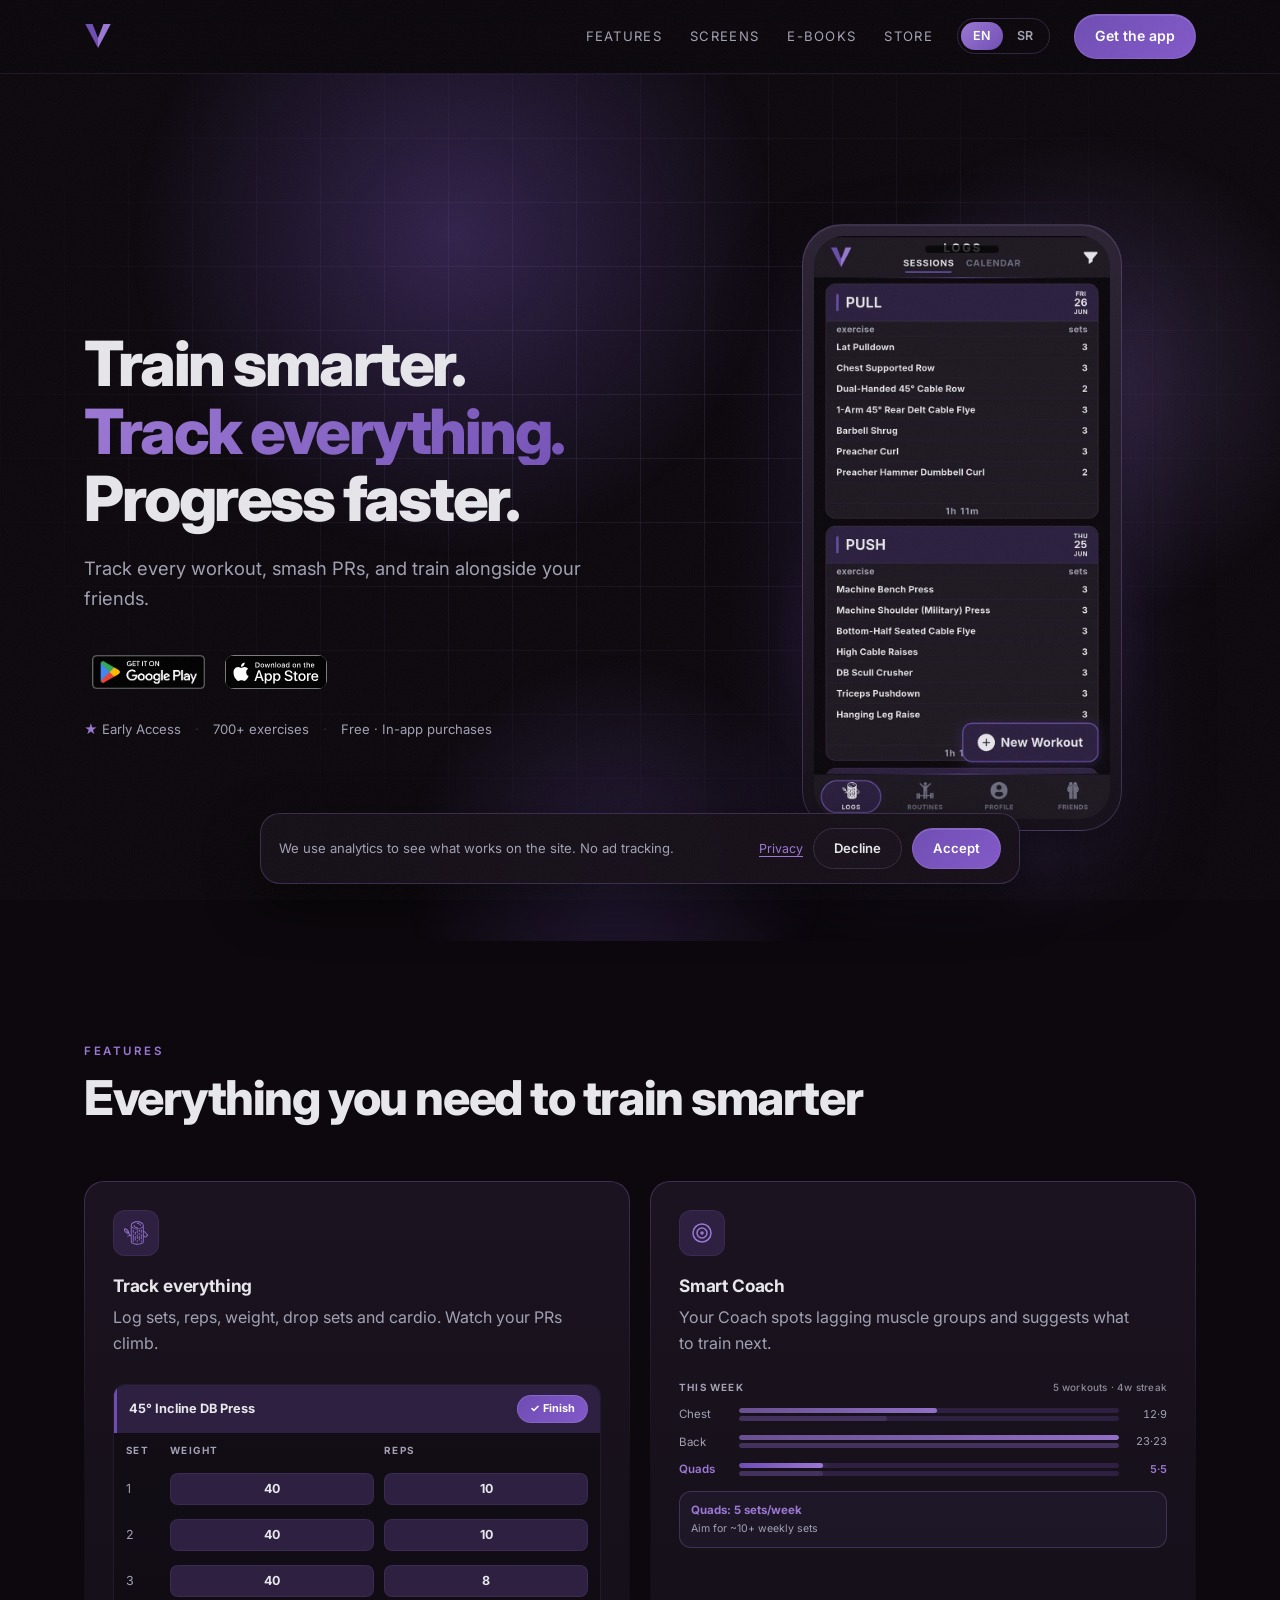
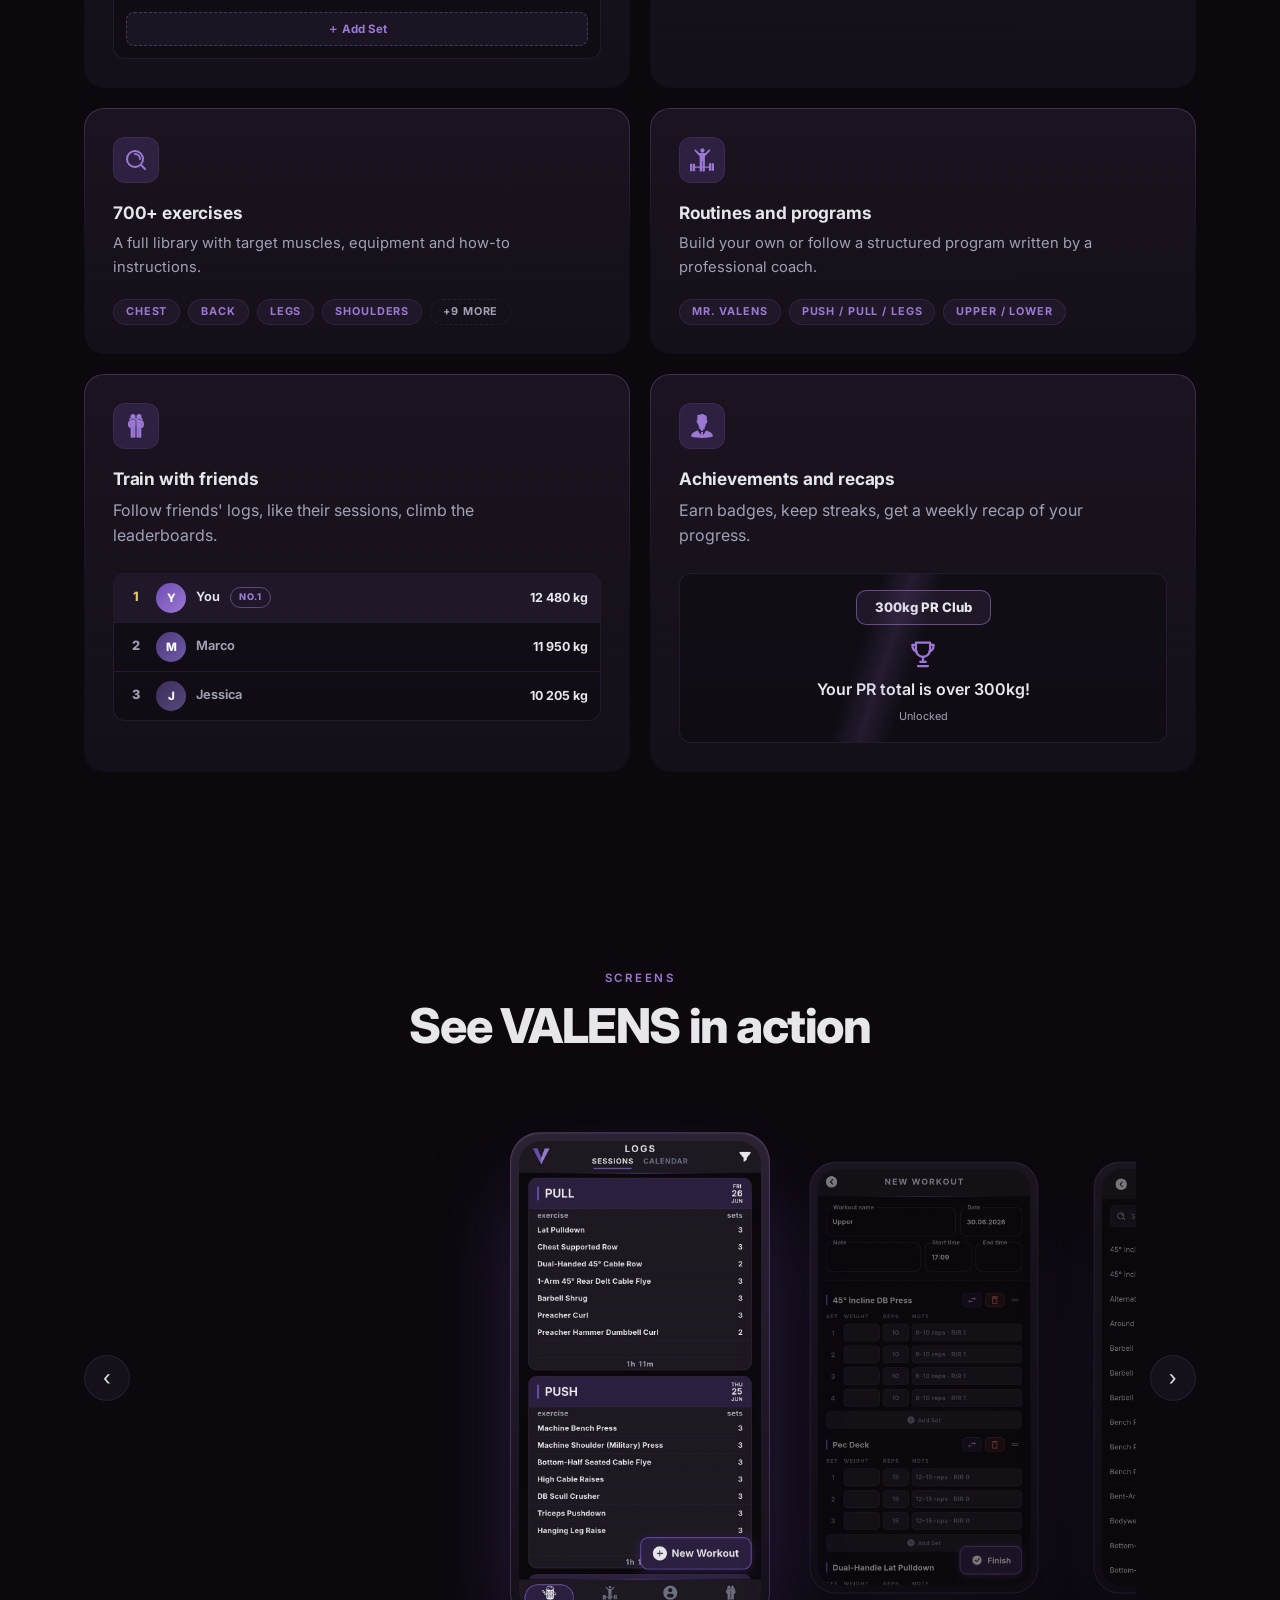
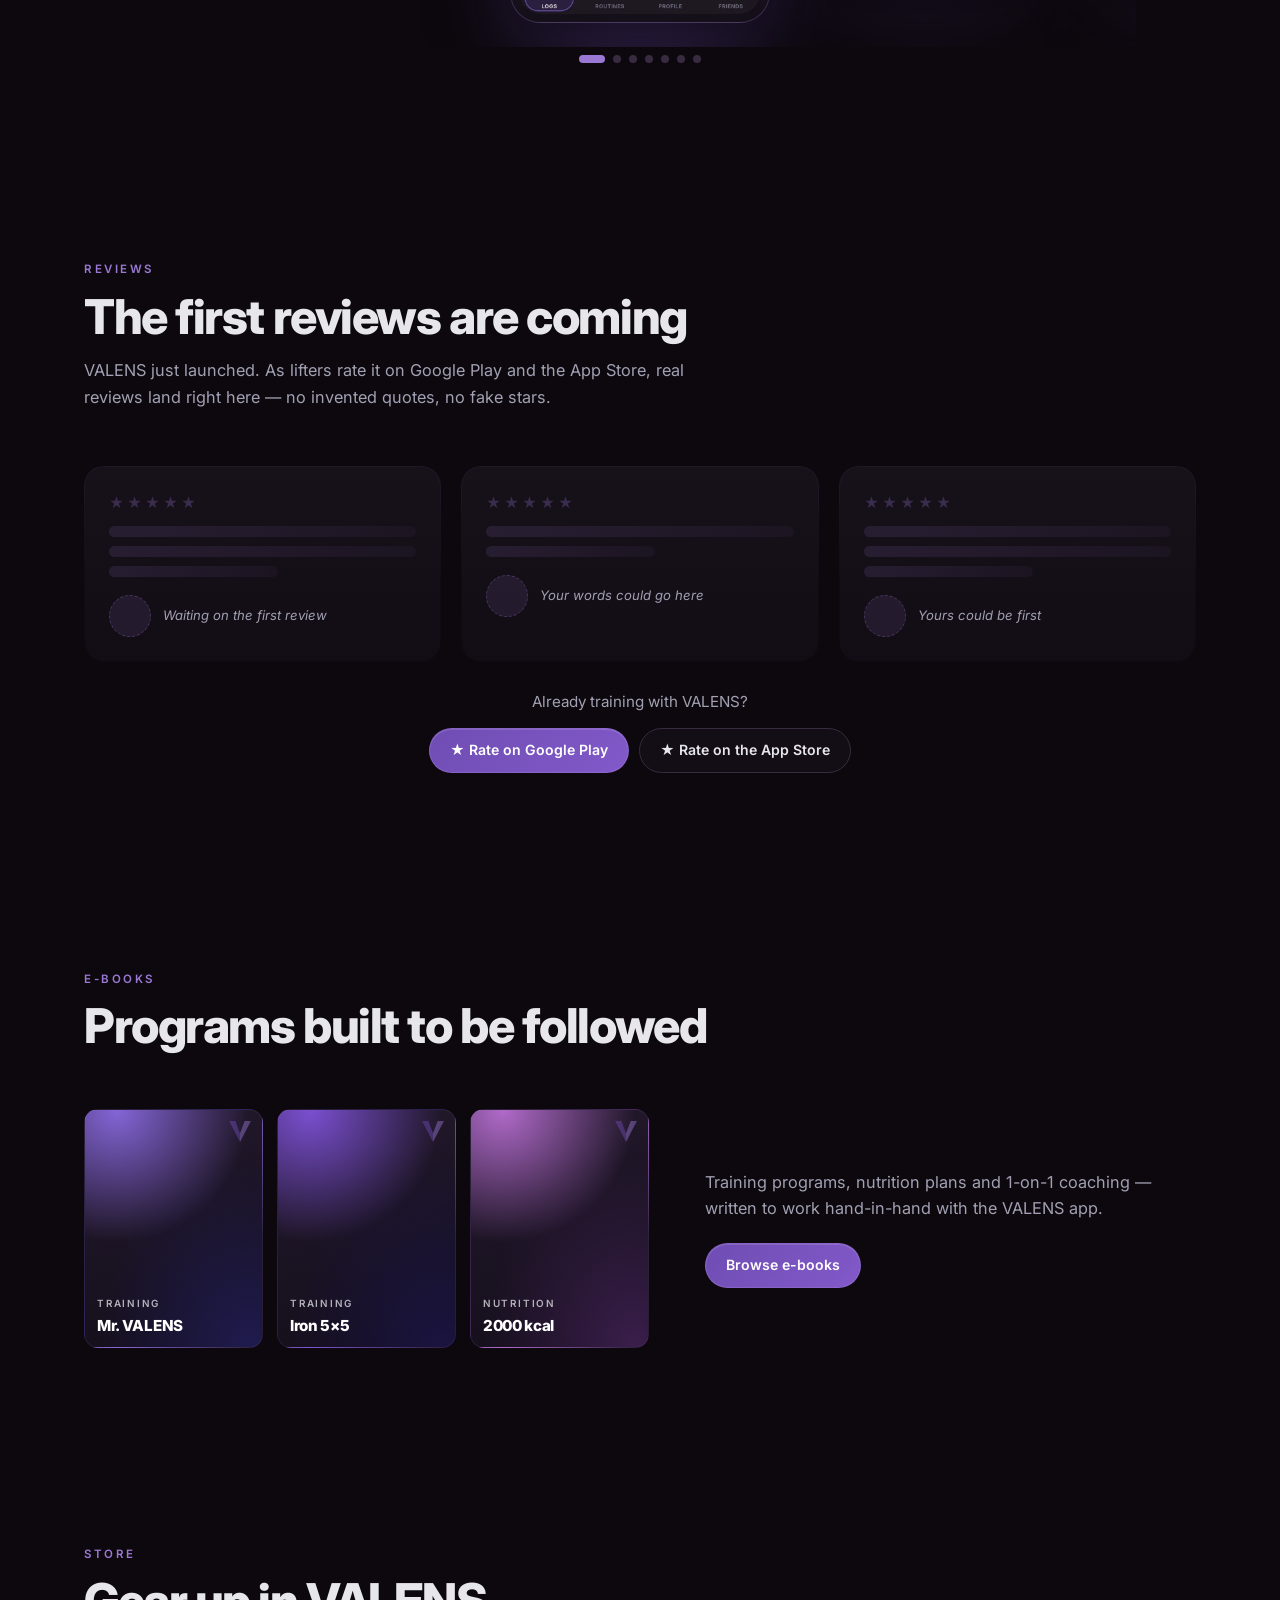
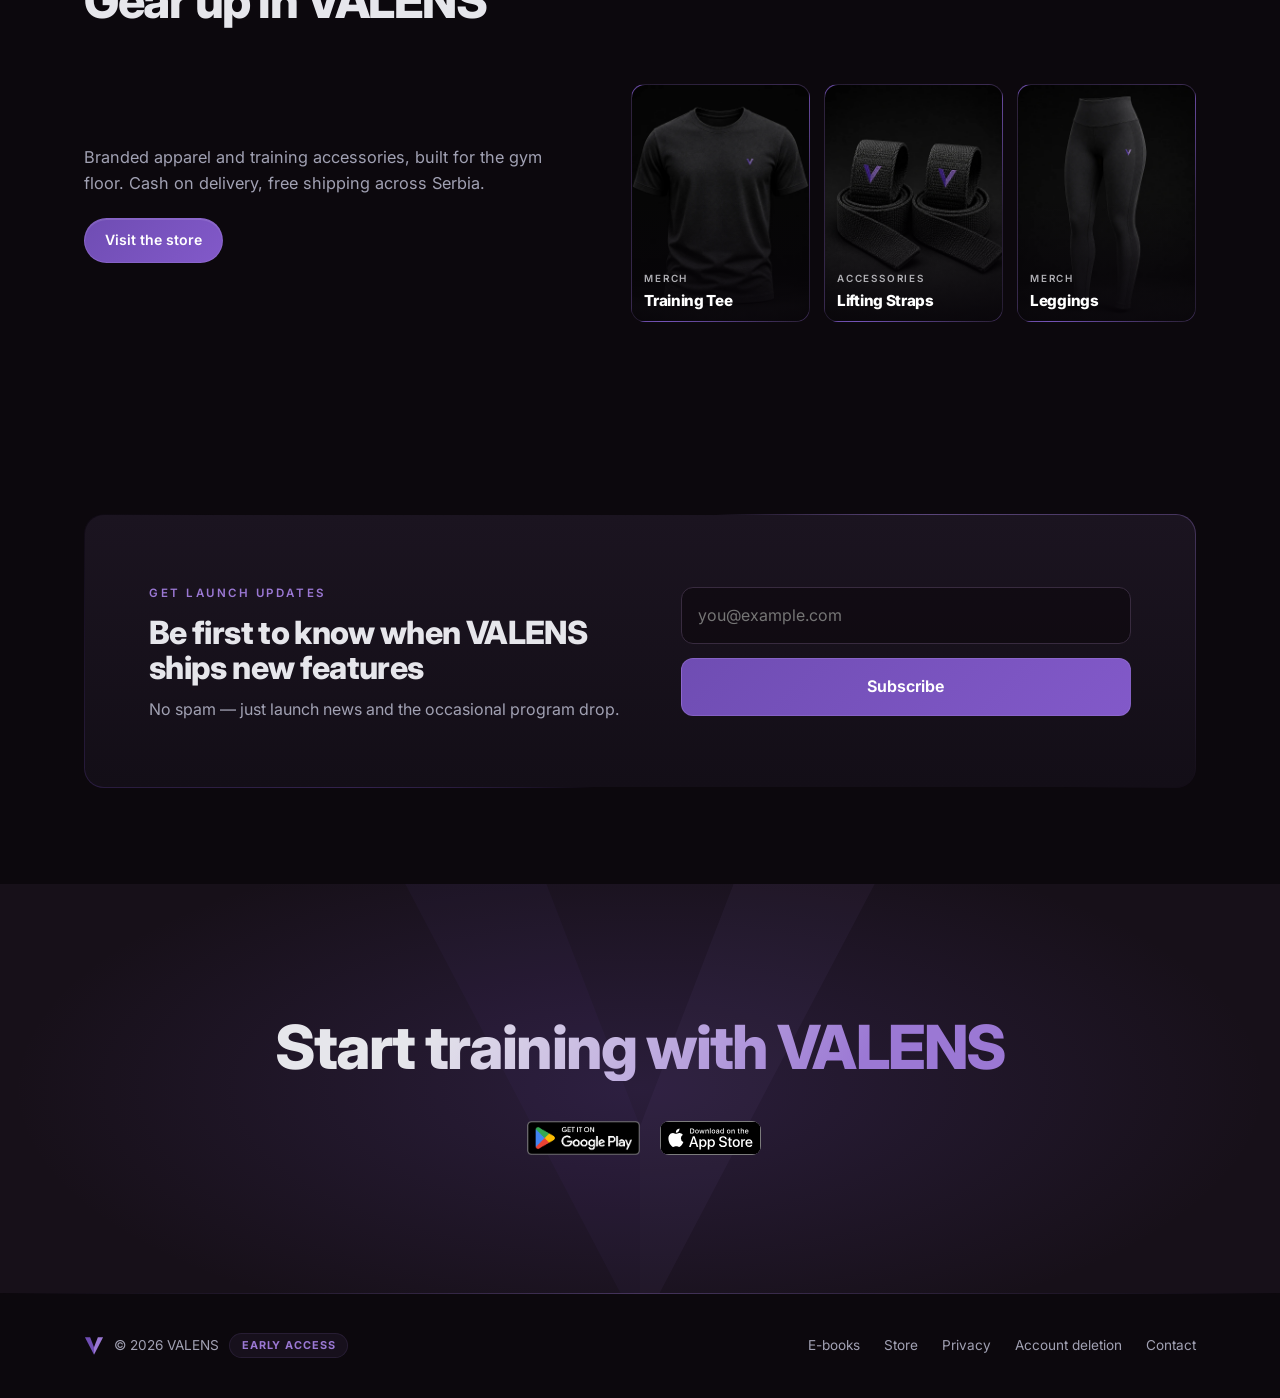
==== commit 5d489096: "Gate analytics behind consent, and measure the funnel Two halves of making GA4 actually useful and a" ====
--- a/index.html
+++ b/index.html
@@ -1,6 +1,14 @@
 <!doctype html>
 <html lang="en">
 <head>
+  <!-- Google tag (GA4) - property G-EP3WKL1GDF.
+       consent.js loads first on purpose: it puts the Consent Mode v2 default
+       (analytics denied) into the dataLayer before the tag can store anything,
+       which is the only moment that default still counts. -->
+  <script src="consent.js"></script>
+  <script async src="https://www.googletagmanager.com/gtm.js?id=G-EP3WKL1GDF"></script>
+  <script>gtag('js', new Date());</script>
+
   <meta charset="utf-8">
   <meta name="viewport" content="width=device-width, initial-scale=1">
   <title data-i18n="meta.title.home">VALENS — Workout tracker</title>
--- a/styles.css
+++ b/styles.css
@@ -1719,3 +1719,41 @@
 .checkout-done__confetti { position: fixed; inset: 0; overflow: hidden; pointer-events: none; z-index: 3; }
 .confetti-bit { position: absolute; top: -16px; width: 8px; height: 13px; border-radius: 2px; opacity: 0; animation: confettiFall 3s ease-in forwards; }
 @keyframes confettiFall { 0% { opacity: 1; transform: translateY(0) rotate(0); } 100% { opacity: 0; transform: translateY(78vh) rotate(560deg); } }
+
+/* ============ Cookie consent ============ */
+/* Removed from the DOM once answered (never just `hidden`), so it needs no
+   [hidden]{display:none} guard the way .cart-drawer does. */
+.consent {
+  position: fixed;
+  left: 50%;
+  bottom: 16px;
+  z-index: 150; /* over nav (100) and the cart drawer (61), under modals (200) */
+  width: min(760px, calc(100% - 32px));
+  display: flex;
+  flex-wrap: wrap;
+  align-items: center;
+  justify-content: space-between;
+  gap: 12px 20px;
+  padding: 14px 18px;
+  border: 1px solid rgba(155, 120, 212, 0.28);
+  border-radius: var(--radius);
+  background: rgba(23, 16, 25, 0.94);
+  backdrop-filter: blur(14px);
+  box-shadow: 0 18px 50px rgba(0, 0, 0, 0.55);
+  transform: translateX(-50%);
+  animation: consentIn 0.45s var(--ease) both;
+}
+/* explicit `to` — with only a `from`, the resting state depends on how the
+   implicit end keyframe resolves, and the bar can settle 16px too low */
+@keyframes consentIn {
+  from { opacity: 0; transform: translate(-50%, 16px); }
+  to   { opacity: 1; transform: translate(-50%, 0); }
+}
+.consent__text { flex: 1 1 240px; margin: 0; font-size: 0.82rem; line-height: 1.5; color: var(--muted); }
+.consent__actions { display: flex; align-items: center; flex-wrap: wrap; gap: 10px; }
+.consent__more { font-size: 0.78rem; color: var(--light-purple); text-decoration: underline; text-underline-offset: 3px; }
+.consent__more:hover { color: var(--ink); }
+.consent .btn-pill, .consent .btn-ghost { padding: 9px 20px; font-size: 0.82rem; }
+@media (max-width: 560px) {
+  .consent__actions { width: 100%; justify-content: flex-end; }
+}
